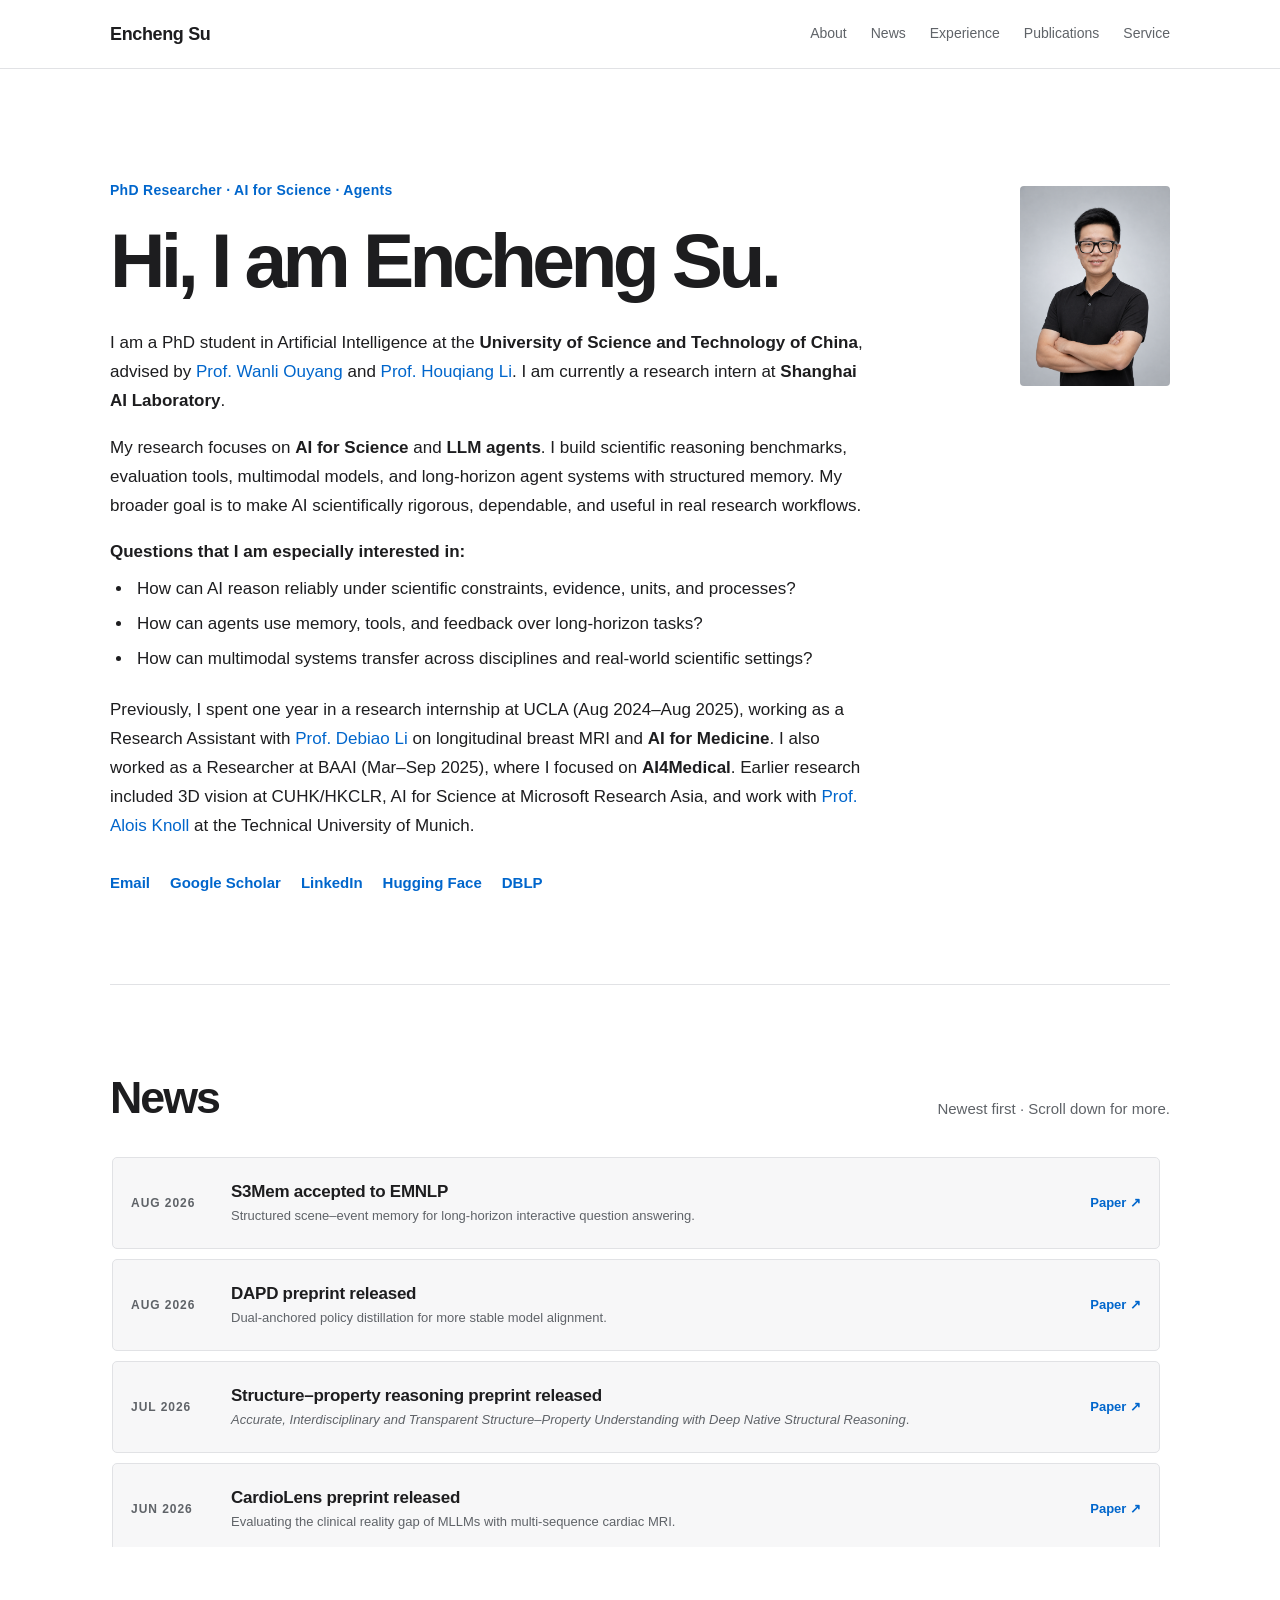
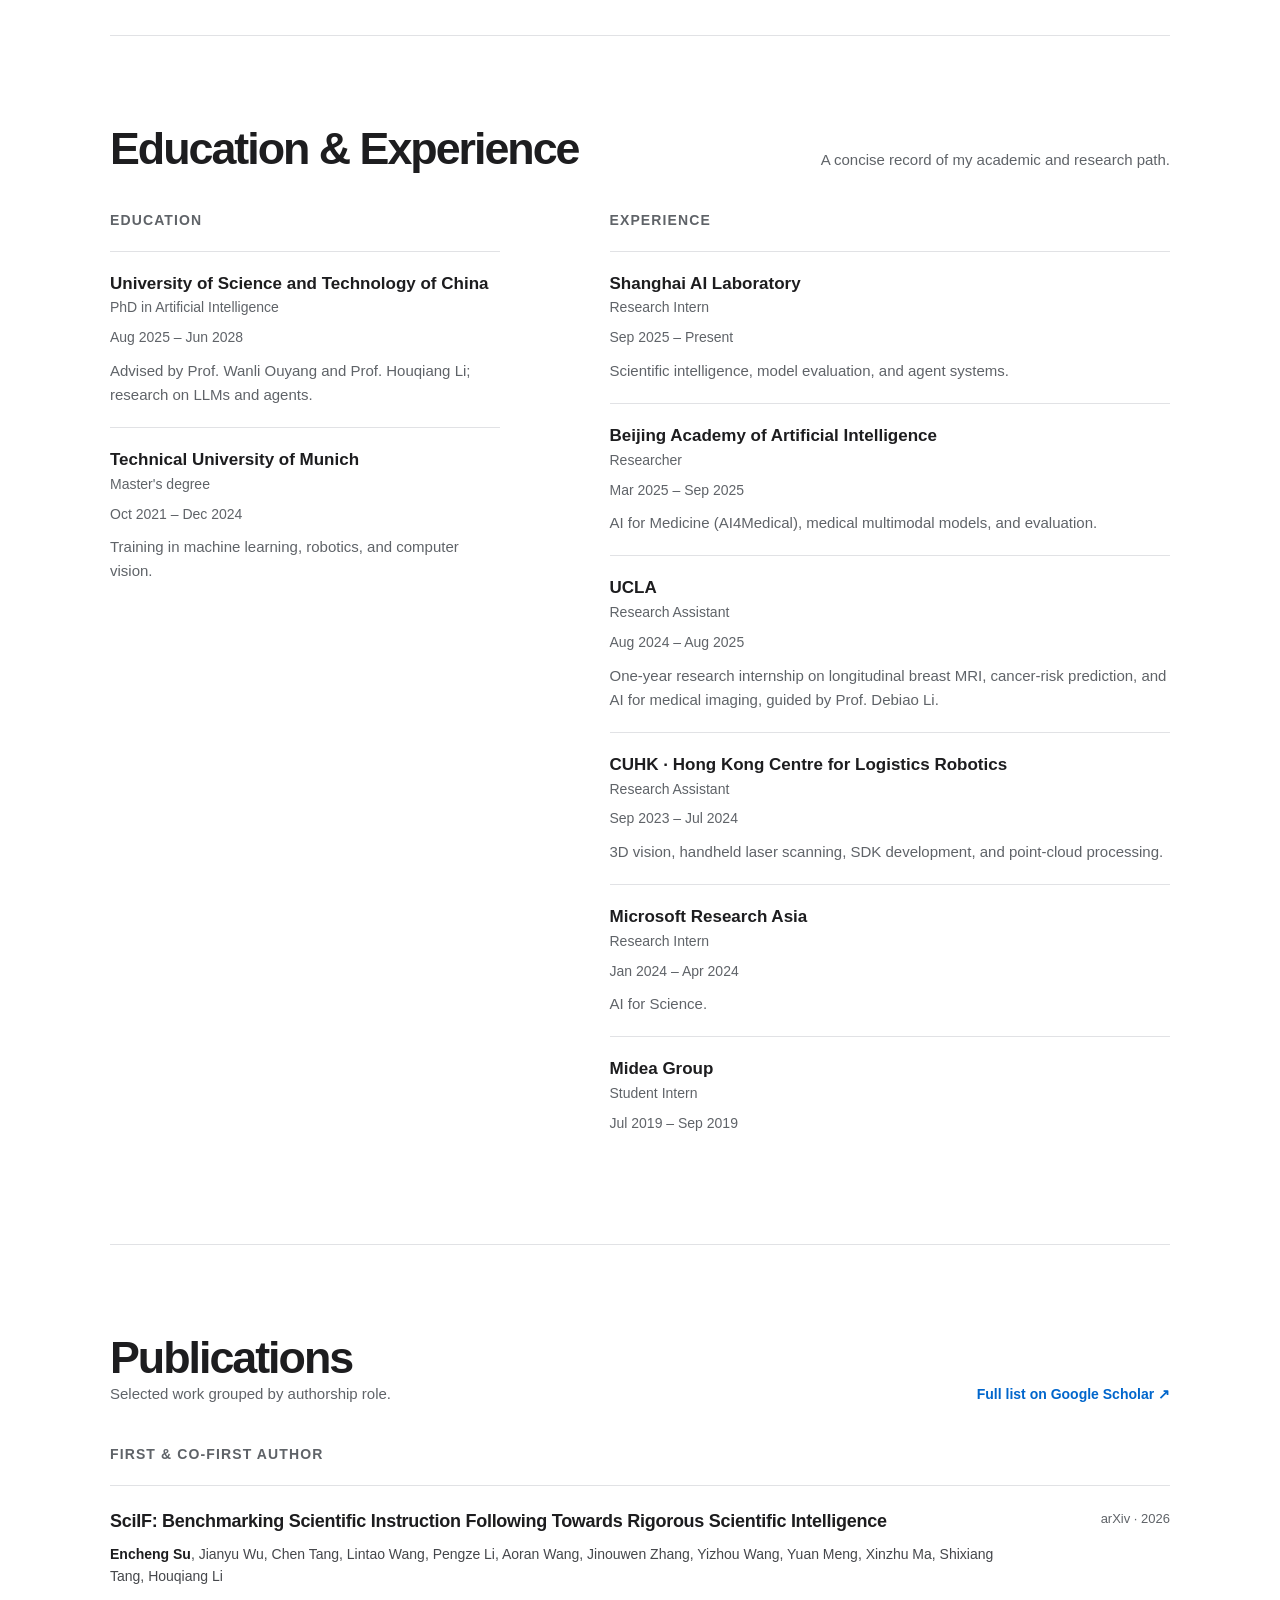
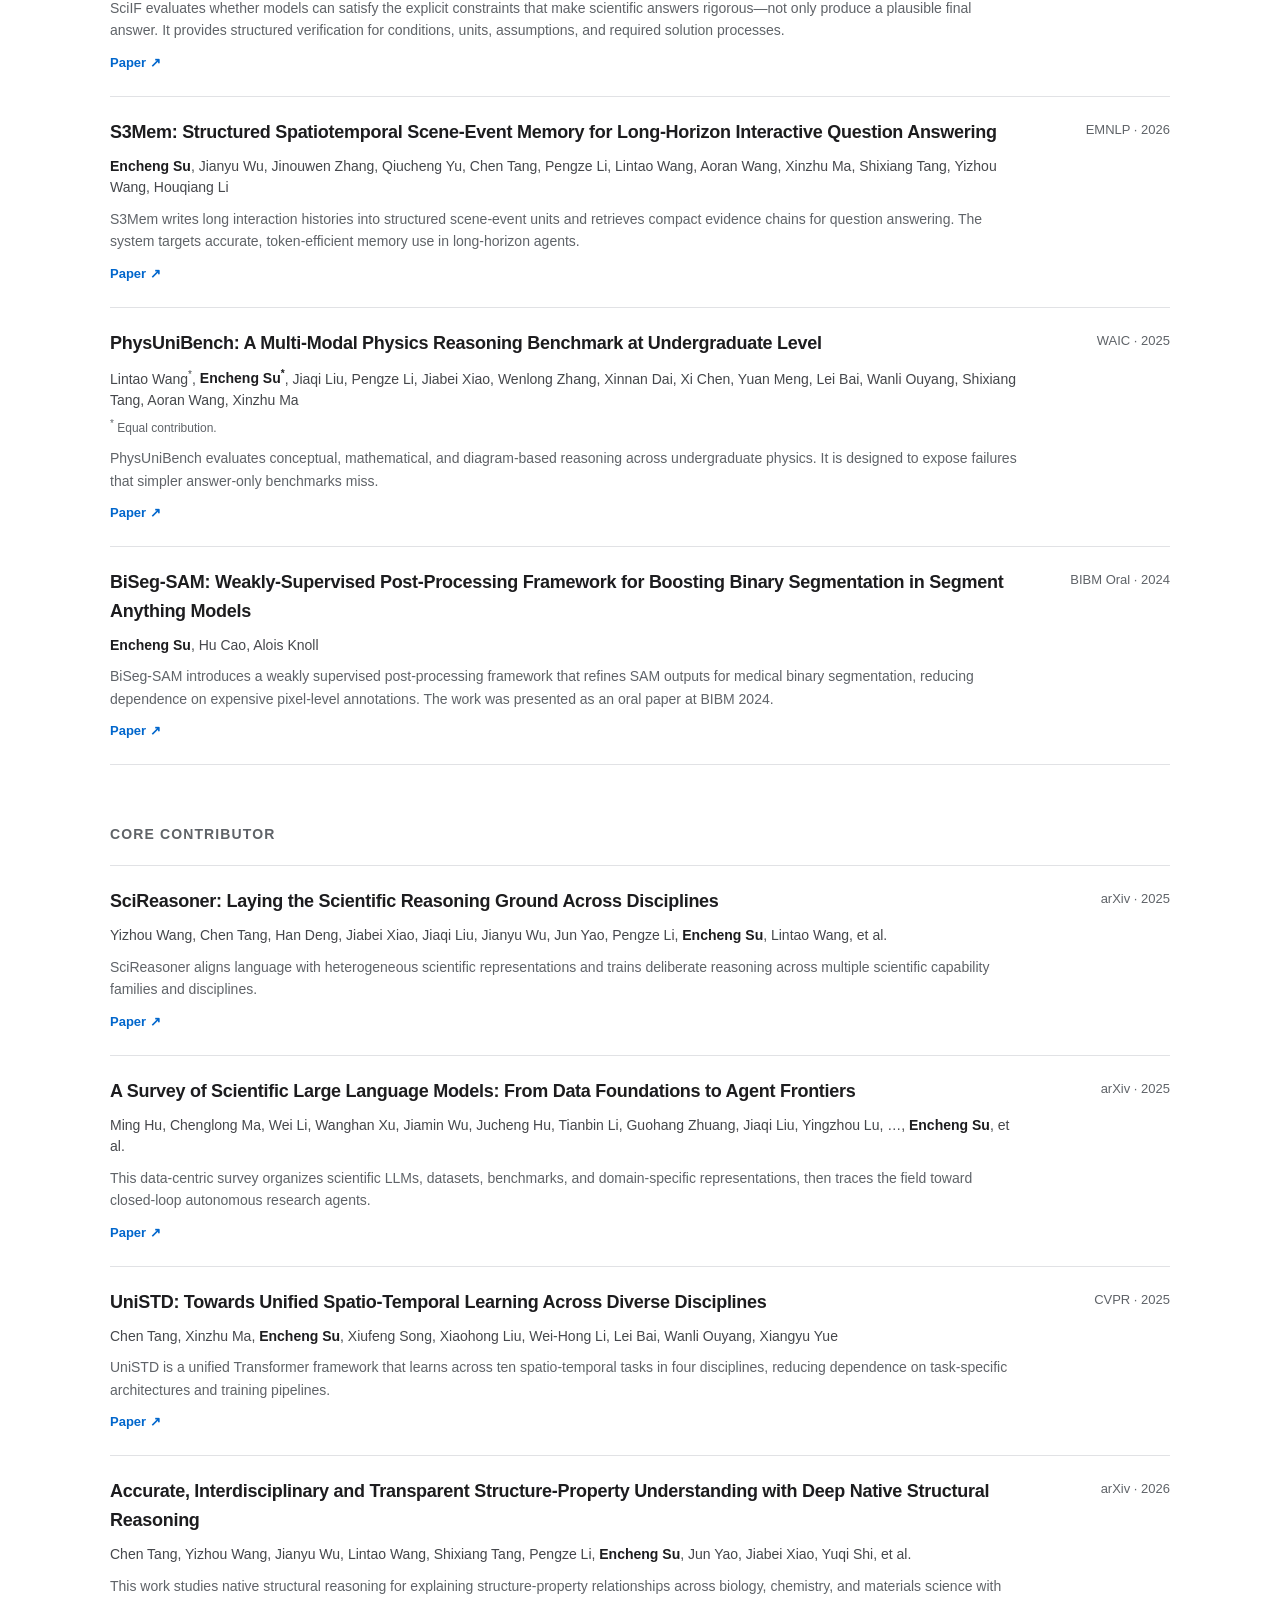
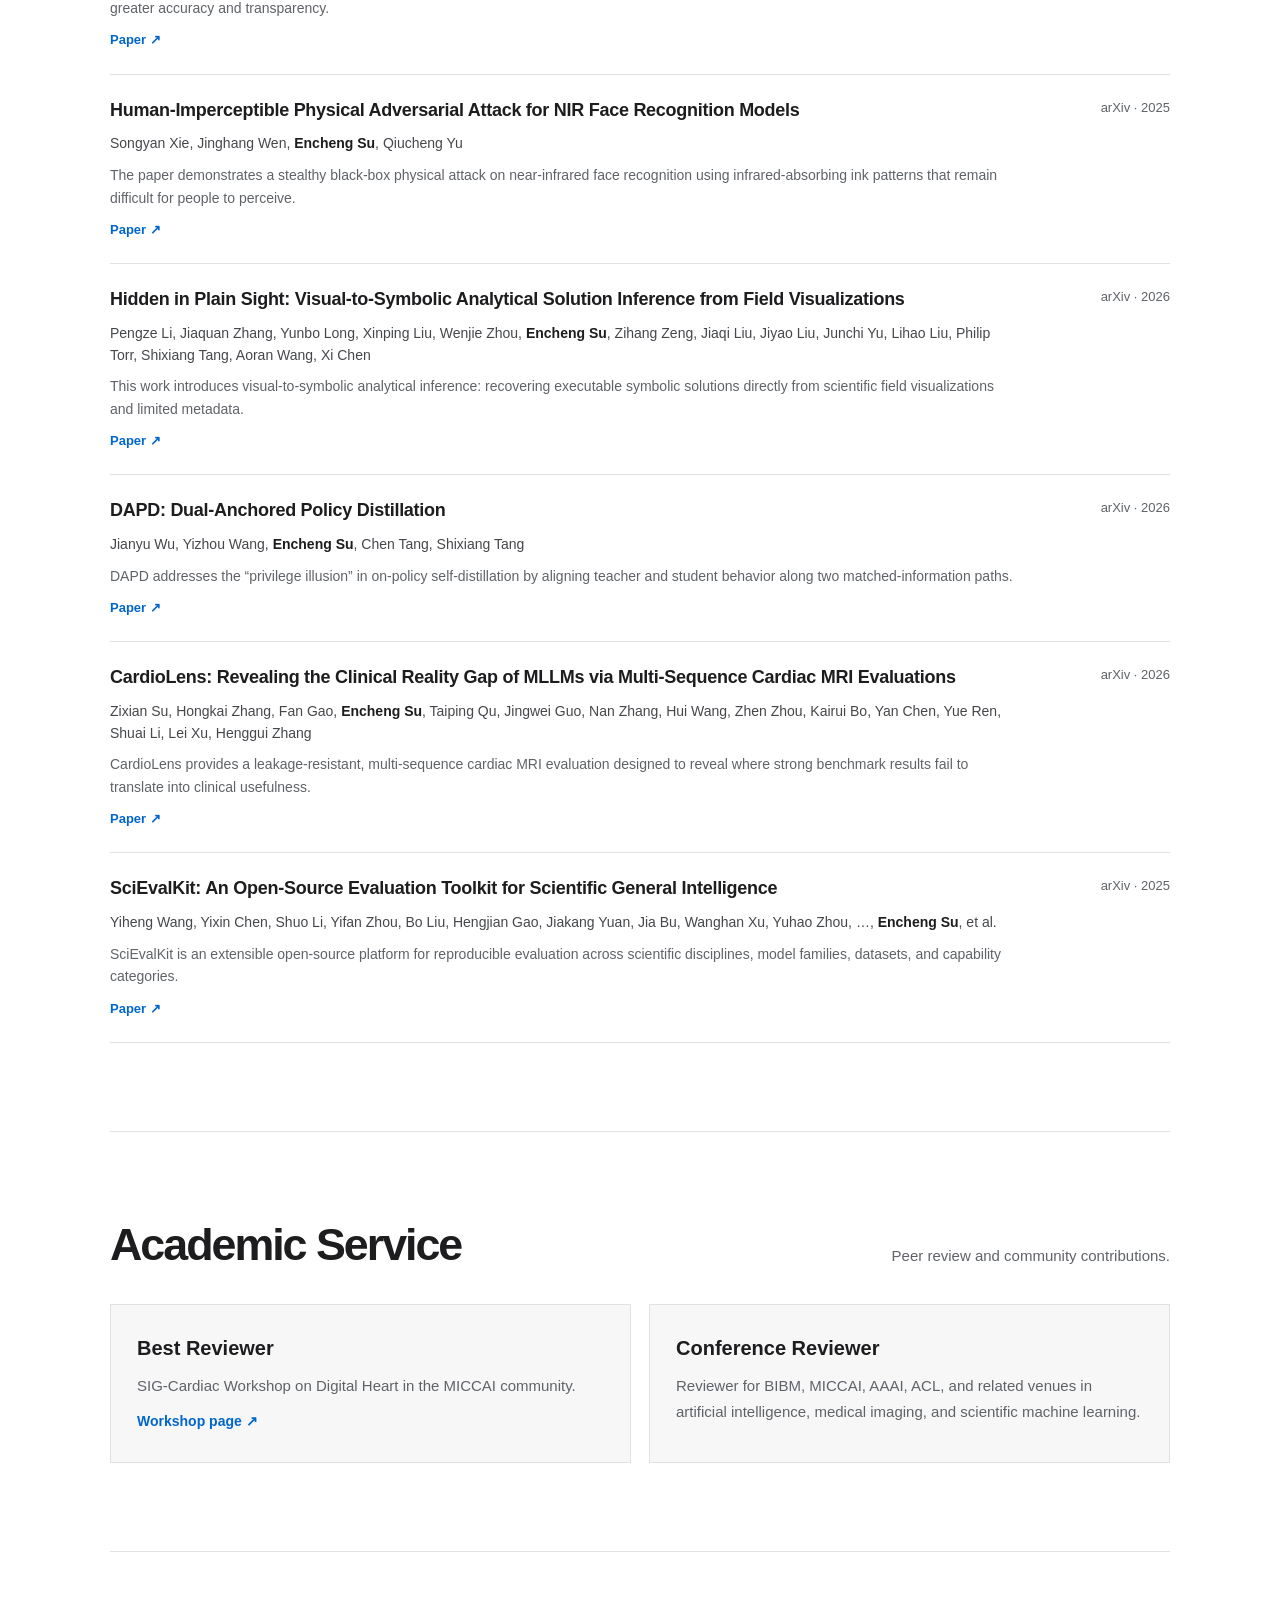
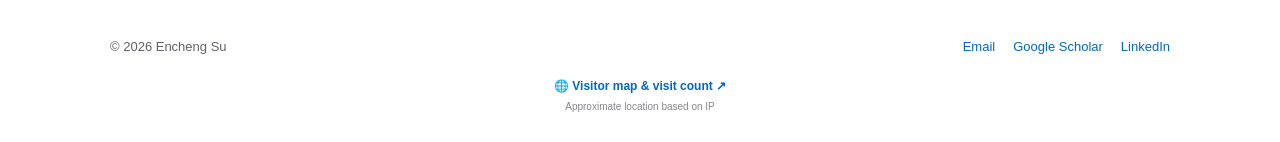
==== index.html @ 02c2b417 "Publish academic homepage" ====
<!doctype html>
<html lang="en">
  <head>
    <meta charset="UTF-8" />
    <meta name="viewport" content="width=device-width, initial-scale=1.0" />
    <meta name="description" content="Encheng Su is a PhD researcher at USTC working on AI for Science, scientific reasoning, multimodal models, and LLM agents." />
    <meta name="author" content="Encheng Su" />
    <meta name="robots" content="index, follow" />
    <link rel="canonical" href="https://enchengsu.cc/" />
    <meta property="og:type" content="profile" />
    <meta property="og:site_name" content="Encheng Su" />
    <meta property="og:title" content="Encheng Su · AI for Science &amp; Agents" />
    <meta property="og:description" content="PhD researcher at USTC working on scientific reasoning, multimodal models, and LLM agents." />
    <meta property="og:url" content="https://enchengsu.cc/" />
    <meta property="og:image" content="https://enchengsu.cc/headshot.png" />
    <meta name="twitter:card" content="summary" />
    <meta name="twitter:title" content="Encheng Su · AI for Science &amp; Agents" />
    <meta name="twitter:description" content="PhD researcher at USTC working on scientific reasoning, multimodal models, and LLM agents." />
    <meta name="twitter:image" content="https://enchengsu.cc/headshot.png" />
    <title>Encheng Su · AI for Science &amp; Agents</title>
    <link rel="stylesheet" href="styles.css" />
    <script type="application/ld+json">
      {
        "@context": "https://schema.org",
        "@type": "ProfilePage",
        "url": "https://enchengsu.cc/",
        "mainEntity": {
          "@type": "Person",
          "name": "Encheng Su",
          "url": "https://enchengsu.cc/",
          "image": "https://enchengsu.cc/headshot.png",
          "email": "mailto:suencgo@gmail.com",
          "jobTitle": "PhD Researcher in Artificial Intelligence",
          "affiliation": [
            {
              "@type": "CollegeOrUniversity",
              "name": "University of Science and Technology of China"
            },
            {
              "@type": "Organization",
              "name": "Shanghai AI Laboratory"
            }
          ],
          "sameAs": [
            "https://scholar.google.com/citations?user=S51FWNsAAAAJ&hl=en",
            "https://cn.linkedin.com/in/encheng-su-317043224",
            "https://huggingface.co/EncSU",
            "https://dblp.org/pid/396/3816.html"
          ]
        }
      }
    </script>
  </head>
  <body>
    <header class="site-header">
      <div class="header-inner">
        <a class="site-name" href="#about">Encheng Su</a>
        <nav aria-label="Primary navigation">
          <a href="#about">About</a>
          <a href="#news">News</a>
          <a href="#experience">Experience</a>
          <a href="#publications">Publications</a>
          <a href="#service">Service</a>
        </nav>
      </div>
    </header>

    <main>
      <section class="intro" id="about">
        <div class="intro-copy">
          <p class="kicker">PhD Researcher · AI for Science · Agents</p>
          <h1>Hi, I am Encheng Su.</h1>

          <p>
            I am a PhD student in Artificial Intelligence at the
            <strong>University of Science and Technology of China</strong>, advised by
            <a href="https://wlouyang.github.io/" target="_blank" rel="noreferrer">Prof. Wanli Ouyang</a>
            and <a href="https://faculty.ustc.edu.cn/lihouqiang/zh_CN/index.htm" target="_blank" rel="noreferrer">Prof. Houqiang Li</a>.
            I am currently a research intern at
            <strong>Shanghai AI Laboratory</strong>.
          </p>

          <p>
            My research focuses on <strong>AI for Science</strong> and
            <strong>LLM agents</strong>. I build scientific reasoning benchmarks,
            evaluation tools, multimodal models, and long-horizon agent systems with
            structured memory. My broader goal is to make AI scientifically rigorous,
            dependable, and useful in real research workflows.
          </p>

          <p class="questions-intro">Questions that I am especially interested in:</p>
          <ul class="research-questions">
            <li>How can AI reason reliably under scientific constraints, evidence, units, and processes?</li>
            <li>How can agents use memory, tools, and feedback over long-horizon tasks?</li>
            <li>How can multimodal systems transfer across disciplines and real-world scientific settings?</li>
          </ul>

          <p>
            Previously, I spent one year in a research internship at UCLA
            (Aug 2024–Aug 2025), working as a Research Assistant with
            <a href="https://samueli.ucla.edu/people/debiao-li/" target="_blank" rel="noreferrer">Prof. Debiao Li</a>
            on longitudinal breast MRI and <strong>AI for Medicine</strong>. I also
            worked as a Researcher at BAAI (Mar–Sep 2025), where I focused on
            <strong>AI4Medical</strong>. Earlier research included 3D vision at
            CUHK/HKCLR, AI for Science at Microsoft Research Asia, and work with
            <a href="https://www.ce.cit.tum.de/en/air/people/prof-dr-ing-habil-alois-knoll/" target="_blank" rel="noreferrer">Prof. Alois Knoll</a>
            at the Technical University of Munich.
          </p>

          <div class="profile-links" aria-label="Academic profiles and contact">
            <a href="mailto:suencgo@gmail.com">Email</a>
            <a href="https://scholar.google.com/citations?user=S51FWNsAAAAJ&hl=en" target="_blank" rel="noreferrer">Google Scholar</a>
            <a href="https://cn.linkedin.com/in/encheng-su-317043224" target="_blank" rel="noreferrer">LinkedIn</a>
            <a href="https://huggingface.co/EncSU" target="_blank" rel="noreferrer">Hugging Face</a>
            <a href="https://dblp.org/pid/396/3816.html" target="_blank" rel="noreferrer">DBLP</a>
          </div>
        </div>

        <figure class="portrait">
          <img src="headshot.png" alt="Portrait of Encheng Su" />
        </figure>
      </section>

      <section id="news">
        <div class="section-heading">
          <h2>News</h2>
          <p>Newest first · Scroll down for more.</p>
        </div>
        <div class="news-list" aria-label="Recent news, ordered from newest to oldest">
          <article>
            <time datetime="2026-08">AUG 2026</time>
            <div class="news-copy">
              <h3>S3Mem accepted to EMNLP</h3>
              <p>Structured scene–event memory for long-horizon interactive question answering.</p>
            </div>
            <a href="https://arxiv.org/abs/2605.28831" target="_blank" rel="noreferrer">Paper ↗</a>
          </article>
          <article>
            <time datetime="2026-08">AUG 2026</time>
            <div class="news-copy">
              <h3>DAPD preprint released</h3>
              <p>Dual-anchored policy distillation for more stable model alignment.</p>
            </div>
            <a href="https://arxiv.org/abs/2608.01735" target="_blank" rel="noreferrer">Paper ↗</a>
          </article>
          <article>
            <time datetime="2026-07">JUL 2026</time>
            <div class="news-copy">
              <h3>Structure–property reasoning preprint released</h3>
              <p><em>Accurate, Interdisciplinary and Transparent Structure–Property Understanding with Deep Native Structural Reasoning</em>.</p>
            </div>
            <a href="https://arxiv.org/abs/2607.07708" target="_blank" rel="noreferrer">Paper ↗</a>
          </article>
          <article>
            <time datetime="2026-06">JUN 2026</time>
            <div class="news-copy">
              <h3>CardioLens preprint released</h3>
              <p>Evaluating the clinical reality gap of MLLMs with multi-sequence cardiac MRI.</p>
            </div>
            <a href="https://arxiv.org/abs/2606.00123" target="_blank" rel="noreferrer">Paper ↗</a>
          </article>
          <article>
            <time datetime="2026-04">APR 2026</time>
            <div class="news-copy">
              <h3>Hidden in Plain Sight released</h3>
              <p>Visual-to-symbolic analytical solution inference from scientific field visualizations.</p>
            </div>
            <a href="https://arxiv.org/abs/2604.08863" target="_blank" rel="noreferrer">Paper ↗</a>
          </article>
          <article>
            <time datetime="2026-01">JAN 2026</time>
            <div class="news-copy">
              <h3>SciIF preprint released</h3>
              <p>A benchmark for rigorous scientific instruction following.</p>
            </div>
            <a href="https://arxiv.org/abs/2601.04770" target="_blank" rel="noreferrer">Paper ↗</a>
          </article>
          <article>
            <time datetime="2025-12">DEC 2025</time>
            <div class="news-copy">
              <h3>SciEvalKit released</h3>
              <p>An open-source evaluation toolkit for scientific general intelligence.</p>
            </div>
            <a href="https://arxiv.org/abs/2512.22334" target="_blank" rel="noreferrer">Paper ↗</a>
          </article>
          <article>
            <time datetime="2025-09">SEP 2025</time>
            <div class="news-copy">
              <h3>SciReasoner preprint released</h3>
              <p>A foundation for scientific reasoning across multiple disciplines and representations.</p>
            </div>
            <a href="https://arxiv.org/abs/2509.21320" target="_blank" rel="noreferrer">Paper ↗</a>
          </article>
          <article>
            <time datetime="2025-08">AUG 2025</time>
            <div class="news-copy">
              <h3>Scientific LLM survey released</h3>
              <p>A data-centric review spanning scientific data foundations, models, and agent frontiers.</p>
            </div>
            <a href="https://arxiv.org/abs/2508.21148" target="_blank" rel="noreferrer">Paper ↗</a>
          </article>
          <article>
            <time datetime="2025-06">JUN 2025</time>
            <div class="news-copy">
              <h3>PhysUniBench released</h3>
              <p>Our undergraduate-level multimodal physics reasoning benchmark is now available.</p>
            </div>
            <a href="https://arxiv.org/abs/2506.17667" target="_blank" rel="noreferrer">Paper ↗</a>
          </article>
          <article>
            <time datetime="2025-04">APR 2025</time>
            <div class="news-copy">
              <h3>NIR adversarial attack preprint released</h3>
              <p>A human-imperceptible physical attack for near-infrared face recognition models.</p>
            </div>
            <a href="https://arxiv.org/abs/2504.15823" target="_blank" rel="noreferrer">Paper ↗</a>
          </article>
          <article>
            <time datetime="2025-02">FEB 2025</time>
            <div class="news-copy">
              <h3>UniSTD accepted to CVPR 2025</h3>
              <p>Unified spatio-temporal learning across ten tasks and four scientific disciplines.</p>
            </div>
            <a href="https://openaccess.thecvf.com/content/CVPR2025/html/Tang_UniSTD_Towards_Unified_Spatio-Temporal_Learning_across_Diverse_Disciplines_CVPR_2025_paper.html" target="_blank" rel="noreferrer">Paper ↗</a>
          </article>
          <article>
            <time datetime="2024-12">DEC 2024</time>
            <div class="news-copy">
              <h3>BiSeg-SAM presented as a BIBM Oral</h3>
              <p>Weakly supervised post-processing for medical binary segmentation with SAM.</p>
            </div>
            <a href="https://arxiv.org/abs/2504.01452" target="_blank" rel="noreferrer">Paper ↗</a>
          </article>
        </div>
      </section>

      <section id="experience">
        <div class="section-heading">
          <h2>Education &amp; Experience</h2>
          <p>A concise record of my academic and research path.</p>
        </div>

        <div class="cv-columns">
          <div>
            <h3 class="group-title">Education</h3>
            <article class="cv-item">
              <div><strong>University of Science and Technology of China</strong><span>PhD in Artificial Intelligence</span></div>
              <time>Aug 2025 – Jun 2028</time>
              <p>Advised by Prof. Wanli Ouyang and Prof. Houqiang Li; research on LLMs and agents.</p>
            </article>
            <article class="cv-item">
              <div><strong>Technical University of Munich</strong><span>Master's degree</span></div>
              <time>Oct 2021 – Dec 2024</time>
              <p>Training in machine learning, robotics, and computer vision.</p>
            </article>
          </div>

          <div>
            <h3 class="group-title">Experience</h3>
            <article class="cv-item">
              <div><strong>Shanghai AI Laboratory</strong><span>Research Intern</span></div>
              <time>Sep 2025 – Present</time>
              <p>Scientific intelligence, model evaluation, and agent systems.</p>
            </article>
            <article class="cv-item">
              <div><strong>Beijing Academy of Artificial Intelligence</strong><span>Researcher</span></div>
              <time>Mar 2025 – Sep 2025</time>
              <p>AI for Medicine (AI4Medical), medical multimodal models, and evaluation.</p>
            </article>
            <article class="cv-item">
              <div><strong>UCLA</strong><span>Research Assistant</span></div>
              <time>Aug 2024 – Aug 2025</time>
              <p>One-year research internship on longitudinal breast MRI, cancer-risk prediction, and AI for medical imaging, guided by Prof. Debiao Li.</p>
            </article>
            <article class="cv-item">
              <div><strong>CUHK · Hong Kong Centre for Logistics Robotics</strong><span>Research Assistant</span></div>
              <time>Sep 2023 – Jul 2024</time>
              <p>3D vision, handheld laser scanning, SDK development, and point-cloud processing.</p>
            </article>
            <article class="cv-item">
              <div><strong>Microsoft Research Asia</strong><span>Research Intern</span></div>
              <time>Jan 2024 – Apr 2024</time>
              <p>AI for Science.</p>
            </article>
            <article class="cv-item">
              <div><strong>Midea Group</strong><span>Student Intern</span></div>
              <time>Jul 2019 – Sep 2019</time>
            </article>
          </div>
        </div>
      </section>

      <section id="publications">
        <div class="section-heading section-heading--with-link">
          <div>
            <h2>Publications</h2>
            <p>Selected work grouped by authorship role.</p>
          </div>
          <a href="https://scholar.google.com/citations?user=S51FWNsAAAAJ&hl=en" target="_blank" rel="noreferrer">Full list on Google Scholar ↗</a>
        </div>

        <h3 class="group-title">First &amp; Co-first Author</h3>
        <div class="publication-list">
          <article class="publication">
            <div>
              <a class="publication-title" href="https://arxiv.org/abs/2601.04770" target="_blank" rel="noreferrer">SciIF: Benchmarking Scientific Instruction Following Towards Rigorous Scientific Intelligence</a>
              <p class="publication-authors"><strong>Encheng Su</strong>, Jianyu Wu, Chen Tang, Lintao Wang, Pengze Li, Aoran Wang, Jinouwen Zhang, Yizhou Wang, Yuan Meng, Xinzhu Ma, Shixiang Tang, Houqiang Li</p>
              <p class="publication-summary">SciIF evaluates whether models can satisfy the explicit constraints that make scientific answers rigorous—not only produce a plausible final answer. It provides structured verification for conditions, units, assumptions, and required solution processes.</p>
              <div class="publication-links"><a href="https://arxiv.org/abs/2601.04770" target="_blank" rel="noreferrer">Paper ↗</a></div>
            </div>
            <span>arXiv · 2026</span>
          </article>
          <article class="publication">
            <div>
              <a class="publication-title" href="https://arxiv.org/abs/2605.28831" target="_blank" rel="noreferrer">S3Mem: Structured Spatiotemporal Scene-Event Memory for Long-Horizon Interactive Question Answering</a>
              <p class="publication-authors"><strong>Encheng Su</strong>, Jianyu Wu, Jinouwen Zhang, Qiucheng Yu, Chen Tang, Pengze Li, Lintao Wang, Aoran Wang, Xinzhu Ma, Shixiang Tang, Yizhou Wang, Houqiang Li</p>
              <p class="publication-summary">S3Mem writes long interaction histories into structured scene-event units and retrieves compact evidence chains for question answering. The system targets accurate, token-efficient memory use in long-horizon agents.</p>
              <div class="publication-links"><a href="https://arxiv.org/abs/2605.28831" target="_blank" rel="noreferrer">Paper ↗</a></div>
            </div>
            <span>EMNLP · 2026</span>
          </article>
          <article class="publication">
            <div>
              <a class="publication-title" href="https://arxiv.org/abs/2506.17667" target="_blank" rel="noreferrer">PhysUniBench: A Multi-Modal Physics Reasoning Benchmark at Undergraduate Level</a>
              <p class="publication-authors">Lintao Wang<sup>*</sup>, <strong>Encheng Su<sup>*</sup></strong>, Jiaqi Liu, Pengze Li, Jiabei Xiao, Wenlong Zhang, Xinnan Dai, Xi Chen, Yuan Meng, Lei Bai, Wanli Ouyang, Shixiang Tang, Aoran Wang, Xinzhu Ma</p>
              <p class="publication-note"><sup>*</sup> Equal contribution.</p>
              <p class="publication-summary">PhysUniBench evaluates conceptual, mathematical, and diagram-based reasoning across undergraduate physics. It is designed to expose failures that simpler answer-only benchmarks miss.</p>
              <div class="publication-links"><a href="https://arxiv.org/abs/2506.17667" target="_blank" rel="noreferrer">Paper ↗</a></div>
            </div>
            <span>WAIC · 2025</span>
          </article>
          <article class="publication">
            <div>
              <a class="publication-title" href="https://arxiv.org/abs/2504.01452" target="_blank" rel="noreferrer">BiSeg-SAM: Weakly-Supervised Post-Processing Framework for Boosting Binary Segmentation in Segment Anything Models</a>
              <p class="publication-authors"><strong>Encheng Su</strong>, Hu Cao, Alois Knoll</p>
              <p class="publication-summary">BiSeg-SAM introduces a weakly supervised post-processing framework that refines SAM outputs for medical binary segmentation, reducing dependence on expensive pixel-level annotations. The work was presented as an oral paper at BIBM 2024.</p>
              <div class="publication-links"><a href="https://arxiv.org/abs/2504.01452" target="_blank" rel="noreferrer">Paper ↗</a></div>
            </div>
            <span>BIBM Oral · 2024</span>
          </article>
        </div>

        <h3 class="group-title group-title--spaced">Core Contributor</h3>
        <div class="publication-list">
          <article class="publication">
            <div>
              <a class="publication-title" href="https://arxiv.org/abs/2509.21320" target="_blank" rel="noreferrer">SciReasoner: Laying the Scientific Reasoning Ground Across Disciplines</a>
              <p class="publication-authors">Yizhou Wang, Chen Tang, Han Deng, Jiabei Xiao, Jiaqi Liu, Jianyu Wu, Jun Yao, Pengze Li, <strong>Encheng Su</strong>, Lintao Wang, et al.</p>
              <p class="publication-summary">SciReasoner aligns language with heterogeneous scientific representations and trains deliberate reasoning across multiple scientific capability families and disciplines.</p>
              <div class="publication-links"><a href="https://arxiv.org/abs/2509.21320" target="_blank" rel="noreferrer">Paper ↗</a></div>
            </div>
            <span>arXiv · 2025</span>
          </article>
          <article class="publication">
            <div>
              <a class="publication-title" href="https://arxiv.org/abs/2508.21148" target="_blank" rel="noreferrer">A Survey of Scientific Large Language Models: From Data Foundations to Agent Frontiers</a>
              <p class="publication-authors">Ming Hu, Chenglong Ma, Wei Li, Wanghan Xu, Jiamin Wu, Jucheng Hu, Tianbin Li, Guohang Zhuang, Jiaqi Liu, Yingzhou Lu, …, <strong>Encheng Su</strong>, et al.</p>
              <p class="publication-summary">This data-centric survey organizes scientific LLMs, datasets, benchmarks, and domain-specific representations, then traces the field toward closed-loop autonomous research agents.</p>
              <div class="publication-links"><a href="https://arxiv.org/abs/2508.21148" target="_blank" rel="noreferrer">Paper ↗</a></div>
            </div>
            <span>arXiv · 2025</span>
          </article>
          <article class="publication">
            <div>
              <a class="publication-title" href="https://openaccess.thecvf.com/content/CVPR2025/html/Tang_UniSTD_Towards_Unified_Spatio-Temporal_Learning_across_Diverse_Disciplines_CVPR_2025_paper.html" target="_blank" rel="noreferrer">UniSTD: Towards Unified Spatio-Temporal Learning Across Diverse Disciplines</a>
              <p class="publication-authors">Chen Tang, Xinzhu Ma, <strong>Encheng Su</strong>, Xiufeng Song, Xiaohong Liu, Wei-Hong Li, Lei Bai, Wanli Ouyang, Xiangyu Yue</p>
              <p class="publication-summary">UniSTD is a unified Transformer framework that learns across ten spatio-temporal tasks in four disciplines, reducing dependence on task-specific architectures and training pipelines.</p>
              <div class="publication-links"><a href="https://openaccess.thecvf.com/content/CVPR2025/html/Tang_UniSTD_Towards_Unified_Spatio-Temporal_Learning_across_Diverse_Disciplines_CVPR_2025_paper.html" target="_blank" rel="noreferrer">Paper ↗</a></div>
            </div>
            <span>CVPR · 2025</span>
          </article>
          <article class="publication">
            <div>
              <a class="publication-title" href="https://arxiv.org/abs/2607.07708" target="_blank" rel="noreferrer">Accurate, Interdisciplinary and Transparent Structure-Property Understanding with Deep Native Structural Reasoning</a>
              <p class="publication-authors">Chen Tang, Yizhou Wang, Jianyu Wu, Lintao Wang, Shixiang Tang, Pengze Li, <strong>Encheng Su</strong>, Jun Yao, Jiabei Xiao, Yuqi Shi, et al.</p>
              <p class="publication-summary">This work studies native structural reasoning for explaining structure-property relationships across biology, chemistry, and materials science with greater accuracy and transparency.</p>
              <div class="publication-links"><a href="https://arxiv.org/abs/2607.07708" target="_blank" rel="noreferrer">Paper ↗</a></div>
            </div>
            <span>arXiv · 2026</span>
          </article>
          <article class="publication">
            <div>
              <a class="publication-title" href="https://arxiv.org/abs/2504.15823" target="_blank" rel="noreferrer">Human-Imperceptible Physical Adversarial Attack for NIR Face Recognition Models</a>
              <p class="publication-authors">Songyan Xie, Jinghang Wen, <strong>Encheng Su</strong>, Qiucheng Yu</p>
              <p class="publication-summary">The paper demonstrates a stealthy black-box physical attack on near-infrared face recognition using infrared-absorbing ink patterns that remain difficult for people to perceive.</p>
              <div class="publication-links"><a href="https://arxiv.org/abs/2504.15823" target="_blank" rel="noreferrer">Paper ↗</a></div>
            </div>
            <span>arXiv · 2025</span>
          </article>
          <article class="publication">
            <div>
              <a class="publication-title" href="https://arxiv.org/abs/2604.08863" target="_blank" rel="noreferrer">Hidden in Plain Sight: Visual-to-Symbolic Analytical Solution Inference from Field Visualizations</a>
              <p class="publication-authors">Pengze Li, Jiaquan Zhang, Yunbo Long, Xinping Liu, Wenjie Zhou, <strong>Encheng Su</strong>, Zihang Zeng, Jiaqi Liu, Jiyao Liu, Junchi Yu, Lihao Liu, Philip Torr, Shixiang Tang, Aoran Wang, Xi Chen</p>
              <p class="publication-summary">This work introduces visual-to-symbolic analytical inference: recovering executable symbolic solutions directly from scientific field visualizations and limited metadata.</p>
              <div class="publication-links"><a href="https://arxiv.org/abs/2604.08863" target="_blank" rel="noreferrer">Paper ↗</a></div>
            </div>
            <span>arXiv · 2026</span>
          </article>
          <article class="publication">
            <div>
              <a class="publication-title" href="https://arxiv.org/abs/2608.01735" target="_blank" rel="noreferrer">DAPD: Dual-Anchored Policy Distillation</a>
              <p class="publication-authors">Jianyu Wu, Yizhou Wang, <strong>Encheng Su</strong>, Chen Tang, Shixiang Tang</p>
              <p class="publication-summary">DAPD addresses the “privilege illusion” in on-policy self-distillation by aligning teacher and student behavior along two matched-information paths.</p>
              <div class="publication-links"><a href="https://arxiv.org/abs/2608.01735" target="_blank" rel="noreferrer">Paper ↗</a></div>
            </div>
            <span>arXiv · 2026</span>
          </article>
          <article class="publication">
            <div>
              <a class="publication-title" href="https://arxiv.org/abs/2606.00123" target="_blank" rel="noreferrer">CardioLens: Revealing the Clinical Reality Gap of MLLMs via Multi-Sequence Cardiac MRI Evaluations</a>
              <p class="publication-authors">Zixian Su, Hongkai Zhang, Fan Gao, <strong>Encheng Su</strong>, Taiping Qu, Jingwei Guo, Nan Zhang, Hui Wang, Zhen Zhou, Kairui Bo, Yan Chen, Yue Ren, Shuai Li, Lei Xu, Henggui Zhang</p>
              <p class="publication-summary">CardioLens provides a leakage-resistant, multi-sequence cardiac MRI evaluation designed to reveal where strong benchmark results fail to translate into clinical usefulness.</p>
              <div class="publication-links"><a href="https://arxiv.org/abs/2606.00123" target="_blank" rel="noreferrer">Paper ↗</a></div>
            </div>
            <span>arXiv · 2026</span>
          </article>
          <article class="publication">
            <div>
              <a class="publication-title" href="https://arxiv.org/abs/2512.22334" target="_blank" rel="noreferrer">SciEvalKit: An Open-Source Evaluation Toolkit for Scientific General Intelligence</a>
              <p class="publication-authors">Yiheng Wang, Yixin Chen, Shuo Li, Yifan Zhou, Bo Liu, Hengjian Gao, Jiakang Yuan, Jia Bu, Wanghan Xu, Yuhao Zhou, …, <strong>Encheng Su</strong>, et al.</p>
              <p class="publication-summary">SciEvalKit is an extensible open-source platform for reproducible evaluation across scientific disciplines, model families, datasets, and capability categories.</p>
              <div class="publication-links"><a href="https://arxiv.org/abs/2512.22334" target="_blank" rel="noreferrer">Paper ↗</a></div>
            </div>
            <span>arXiv · 2025</span>
          </article>
        </div>
      </section>

      <section id="service">
        <div class="section-heading">
          <h2>Academic Service</h2>
          <p>Peer review and community contributions.</p>
        </div>
        <div class="service-list">
          <article><strong>Best Reviewer</strong><p>SIG-Cardiac Workshop on Digital Heart in the MICCAI community.</p><a href="https://miccai.org/2026/07/07/sig-cardiac-workshop-on-digital-heart-hybrid/" target="_blank" rel="noreferrer">Workshop page ↗</a></article>
          <article><strong>Conference Reviewer</strong><p>Reviewer for BIBM, MICCAI, AAAI, ACL, and related venues in artificial intelligence, medical imaging, and scientific machine learning.</p></article>
        </div>
      </section>
    </main>

    <footer>
      <p>© 2026 Encheng Su</p>
      <aside class="visitor-tracker" aria-label="Visitor locations and visit count">
        <div class="visitor-map">
          <script type="text/javascript" id="mapmyvisitors" src="https://mapmyvisitors.com/map.js?d=dGfpEa4UH0wNFRACm1HPwFxZ2t0QLi69IUnMoLrwE9Q&amp;cl=ffffff&amp;w=a"></script>
        </div>
        <a class="visitor-label" href="https://mapmyvisitors.com/web/1c7rx" target="_blank" rel="noreferrer">🌐 Visitor map &amp; visit count ↗</a>
        <small>Approximate location based on IP</small>
      </aside>
      <div class="footer-links">
        <a href="mailto:suencgo@gmail.com">Email</a>
        <a href="https://scholar.google.com/citations?user=S51FWNsAAAAJ&hl=en" target="_blank" rel="noreferrer">Google Scholar</a>
        <a href="https://cn.linkedin.com/in/encheng-su-317043224" target="_blank" rel="noreferrer">LinkedIn</a>
      </div>
    </footer>
  </body>
</html>
---- styles.css ----
:root {
  --background: #ffffff;
  --surface: #f7f7f8;
  --text: #1d1d1f;
  --muted: #5f6368;
  --line: #e1e2e5;
  --link: #0066cc;
  --font: -apple-system, BlinkMacSystemFont, "SF Pro Text", "SF Pro Display", "Helvetica Neue", Arial, sans-serif;
}

* { box-sizing: border-box; }
html { scroll-behavior: smooth; }
body {
  margin: 0;
  color: var(--text);
  background: var(--background);
  font-family: var(--font);
  font-size: 17px;
  line-height: 1.7;
  -webkit-font-smoothing: antialiased;
}
a { color: var(--link); text-decoration: none; }
a:hover { text-decoration: underline; }
strong { font-weight: 650; }

.site-header {
  position: sticky;
  top: 0;
  z-index: 10;
  background: rgba(255,255,255,.94);
  border-bottom: 1px solid var(--line);
  backdrop-filter: blur(14px);
}
.header-inner {
  width: min(1060px, calc(100% - 48px));
  min-height: 68px;
  margin: 0 auto;
  display: flex;
  align-items: center;
  justify-content: space-between;
  gap: 28px;
}
.site-name { color: var(--text); font-size: 18px; font-weight: 700; letter-spacing: -.02em; }
.site-name:hover { text-decoration: none; }
nav { display: flex; align-items: center; gap: 24px; }
nav a { color: var(--muted); font-size: 14px; font-weight: 500; }
nav a:hover { color: var(--text); text-decoration: none; }

main, footer { width: min(1060px, calc(100% - 48px)); margin: 0 auto; }
section { padding: 88px 0; border-bottom: 1px solid var(--line); scroll-margin-top: 68px; }

.intro {
  min-height: 700px;
  display: grid;
  grid-template-columns: minmax(0, 1fr) 150px;
  gap: clamp(48px, 9vw, 108px);
  align-items: start;
  padding-top: 110px;
}
.intro-copy { max-width: 760px; }
.kicker { margin: 0 0 18px; color: var(--link); font-size: 14px; font-weight: 650; letter-spacing: .02em; }
h1 { margin: 0 0 30px; font-size: clamp(3rem, 7vw, 4.8rem); line-height: 1.02; letter-spacing: -.06em; }
.intro-copy > p { margin: 0 0 18px; }
.questions-intro { margin-bottom: 8px !important; font-weight: 650; }
.research-questions { margin: 0 0 22px; padding-left: 23px; }
.research-questions li { margin: 6px 0; padding-left: 4px; }
.portrait { width: 150px; margin: 7px 0 0; }
.portrait img { width: 150px; height: 200px; display: block; object-fit: cover; object-position: center 19%; border-radius: 4px; }
.profile-links { display: flex; flex-wrap: wrap; gap: 9px 20px; margin-top: 30px; font-size: 15px; font-weight: 600; }

.section-heading { display: flex; justify-content: space-between; align-items: end; gap: 36px; margin-bottom: 36px; }
.section-heading h2 { margin: 0; font-size: clamp(2rem, 4vw, 2.8rem); line-height: 1.08; letter-spacing: -.045em; }
.section-heading p { max-width: 390px; margin: 0; color: var(--muted); font-size: 15px; }
.section-heading--with-link > a { flex: 0 0 auto; font-size: 14px; font-weight: 600; }

.news-list {
  max-height: 390px;
  display: flex;
  flex-direction: column;
  gap: 10px;
  overflow-y: auto;
  padding: 2px 10px 2px 2px;
  scroll-snap-type: y proximity;
  overscroll-behavior-block: contain;
  scrollbar-color: #c7c9ce transparent;
  scrollbar-width: thin;
}
.news-list article {
  flex: 0 0 auto;
  display: grid;
  grid-template-columns: 82px minmax(0, 1fr) auto;
  align-items: center;
  gap: 18px;
  min-height: 92px;
  padding: 15px 18px;
  background: var(--surface);
  border: 1px solid var(--line);
  border-radius: 5px;
  scroll-snap-align: start;
}
.news-list time {
  color: var(--muted);
  font-size: 12px;
  font-weight: 700;
  letter-spacing: .08em;
  font-variant-numeric: tabular-nums;
}
.news-list h3 { margin: 0 0 3px; font-size: 17px; line-height: 1.35; letter-spacing: -.015em; }
.news-list p { margin: 0; color: var(--muted); font-size: 13px; line-height: 1.45; }
.news-list a { white-space: nowrap; font-size: 13px; font-weight: 650; }

.cv-columns { display: grid; grid-template-columns: .82fr 1.18fr; gap: clamp(56px, 9vw, 110px); }
.group-title { margin: 0 0 18px; color: var(--muted); font-size: 14px; font-weight: 700; letter-spacing: .08em; text-transform: uppercase; }
.group-title--spaced { margin-top: 58px; }
.cv-item { padding: 20px 0; border-top: 1px solid var(--line); }
.cv-item > div { display: flex; flex-direction: column; gap: 1px; }
.cv-item strong { line-height: 1.4; }
.cv-item span, .cv-item time { color: var(--muted); font-size: 14px; }
.cv-item time { display: block; margin-top: 6px; }
.cv-item p { margin: 9px 0 0; color: var(--muted); font-size: 15px; line-height: 1.6; }

.publication-list { border-top: 1px solid var(--line); }
.publication { display: grid; grid-template-columns: minmax(0, 1fr) 118px; gap: 32px; padding: 22px 0; border-bottom: 1px solid var(--line); }
.publication-title { color: var(--text); font-size: 18px; font-weight: 650; line-height: 1.4; letter-spacing: -.015em; }
.publication-title:hover { color: var(--link); }
.publication-authors { margin: 8px 0 0; color: #45474b; font-size: 14px; line-height: 1.55; }
.publication-authors strong { color: var(--text); }
.publication-authors sup { font-size: .72em; }
.publication-note { margin: 3px 0 0; color: var(--muted); font-size: 12px; }
.publication-summary { margin: 9px 0 0; color: var(--muted); font-size: 14px; line-height: 1.6; }
.publication-links { display: flex; gap: 14px; margin-top: 10px; }
.publication-links a { font-size: 13px; font-weight: 650; }
.publication > span { color: var(--muted); font-size: 13px; text-align: right; }

.service-list { display: grid; grid-template-columns: repeat(2, minmax(0, 1fr)); gap: 18px; }
.service-list article { padding: 26px; background: var(--surface); border: 1px solid var(--line); }
.service-list strong { font-size: 20px; }
.service-list p { margin: 8px 0; color: var(--muted); font-size: 15px; }
.service-list a { font-size: 14px; font-weight: 600; }

footer { min-height: 190px; display: grid; grid-template-columns: 1fr 220px 1fr; align-items: center; gap: 30px; color: var(--muted); font-size: 13px; }
footer p { margin: 0; }
.footer-links { display: flex; justify-content: flex-end; gap: 18px; }
.visitor-tracker { text-align: center; }
.visitor-map { width: 180px; min-height: 90px; margin: 0 auto; overflow: hidden; line-height: 0; }
.visitor-map img, .visitor-map canvas, .visitor-map iframe { max-width: 100% !important; height: auto !important; }
.visitor-label { display: block; margin-top: 8px; font-size: 12px; font-weight: 600; }
.visitor-tracker small { display: block; margin-top: 2px; color: #85878c; font-size: 10px; }

@media (max-width: 760px) {
  body { font-size: 16px; }
  .header-inner, main, footer { width: min(100% - 32px, 1060px); }
  .header-inner { min-height: 60px; }
  nav { gap: 14px; }
  nav a:nth-child(3), nav a:nth-child(5) { display: none; }
  section { padding: 66px 0; scroll-margin-top: 60px; }
  .intro { min-height: auto; grid-template-columns: 1fr; gap: 34px; padding-top: 74px; }
  .intro-copy { order: 2; }
  .portrait { order: 1; width: 112px; margin: 0; }
  .portrait img { width: 112px; height: 149px; }
  h1 { font-size: clamp(2.8rem, 14vw, 4rem); }
  .section-heading { display: block; margin-bottom: 28px; }
  .section-heading p { margin-top: 8px; }
  .section-heading--with-link > a { display: inline-block; margin-top: 14px; }
  .news-list { max-height: 420px; padding-right: 6px; }
  .news-list article { grid-template-columns: 72px minmax(0, 1fr); gap: 12px; padding: 14px; }
  .news-list a { grid-column: 2; }
  .cv-columns { grid-template-columns: 1fr; gap: 52px; }
  .publication { grid-template-columns: 1fr; gap: 7px; }
  .publication > span { text-align: left; }
  .service-list { grid-template-columns: 1fr; }
  footer { min-height: 270px; display: flex; align-items: flex-start; flex-direction: column; justify-content: center; }
  .visitor-tracker { text-align: left; }
  .visitor-map { margin-left: 0; }
  .footer-links { justify-content: flex-start; flex-wrap: wrap; }
}

@media (prefers-reduced-motion: reduce) {
  html { scroll-behavior: auto; }
}
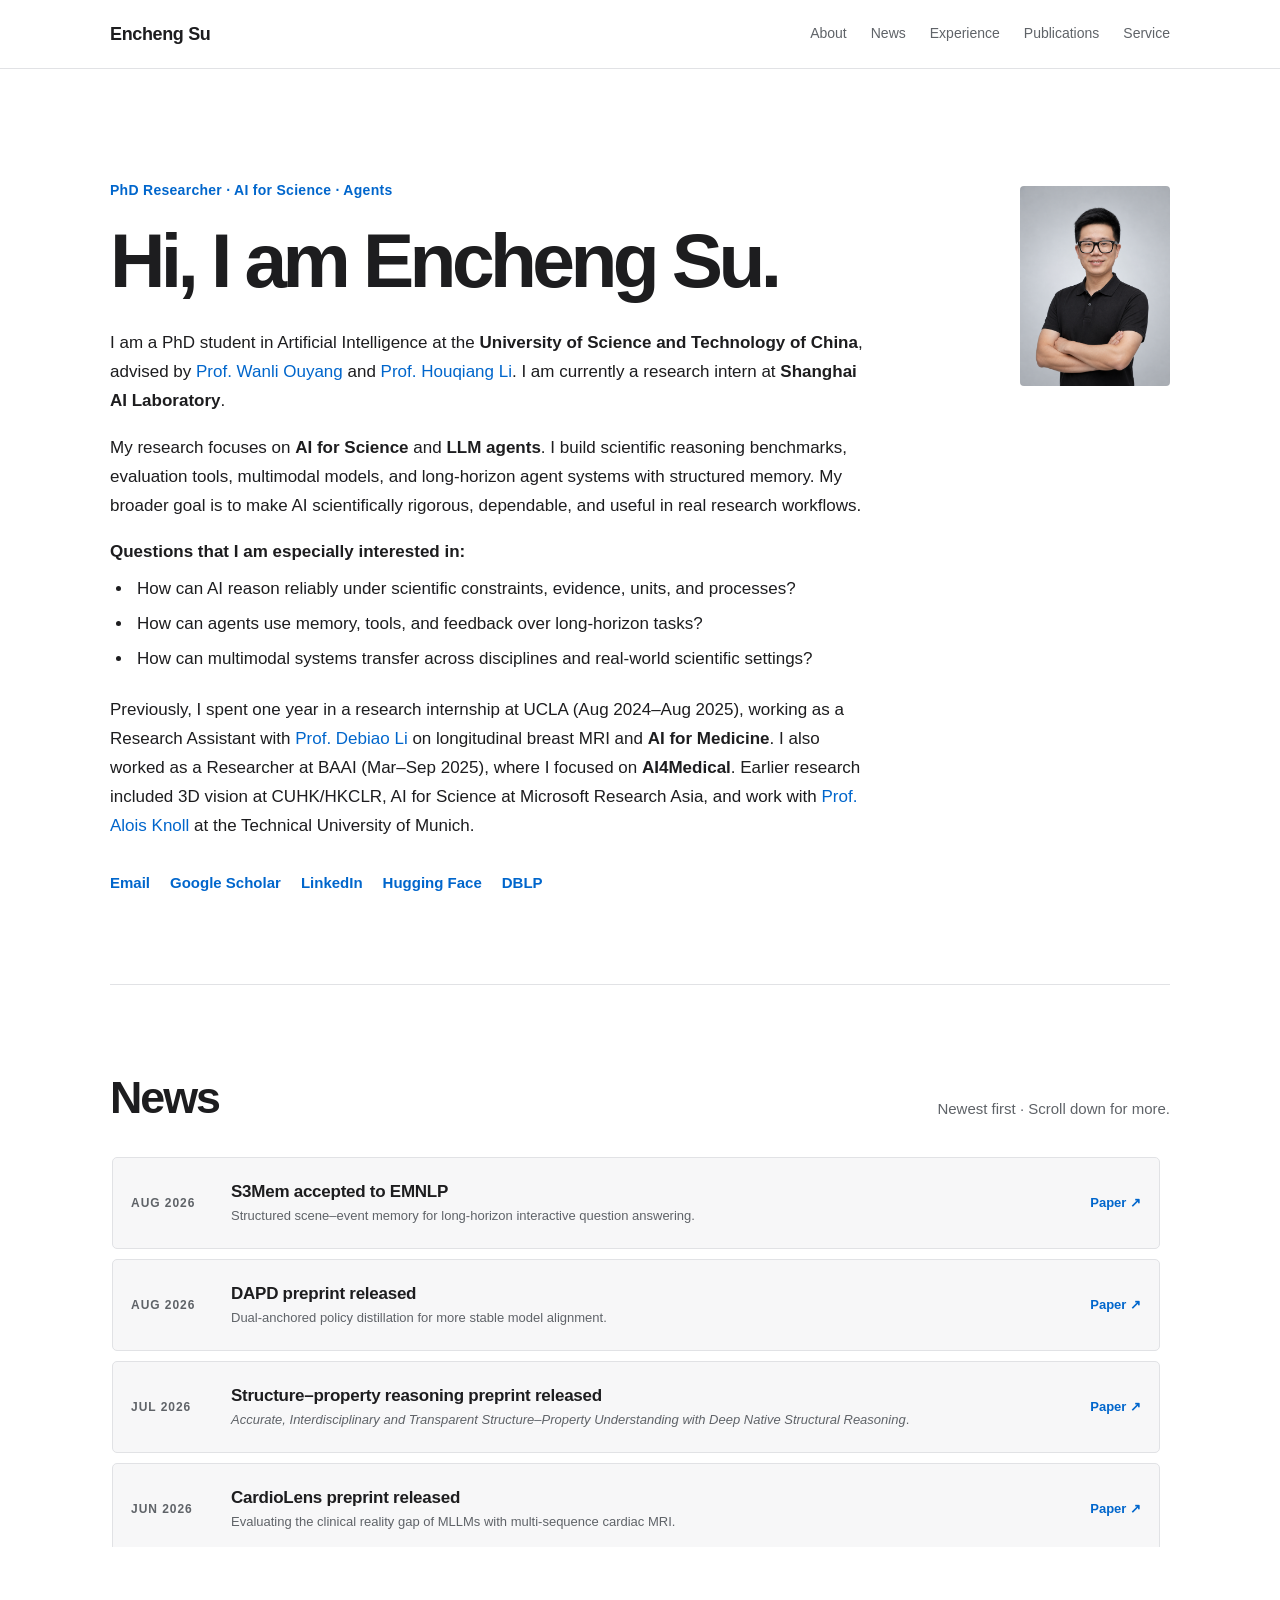
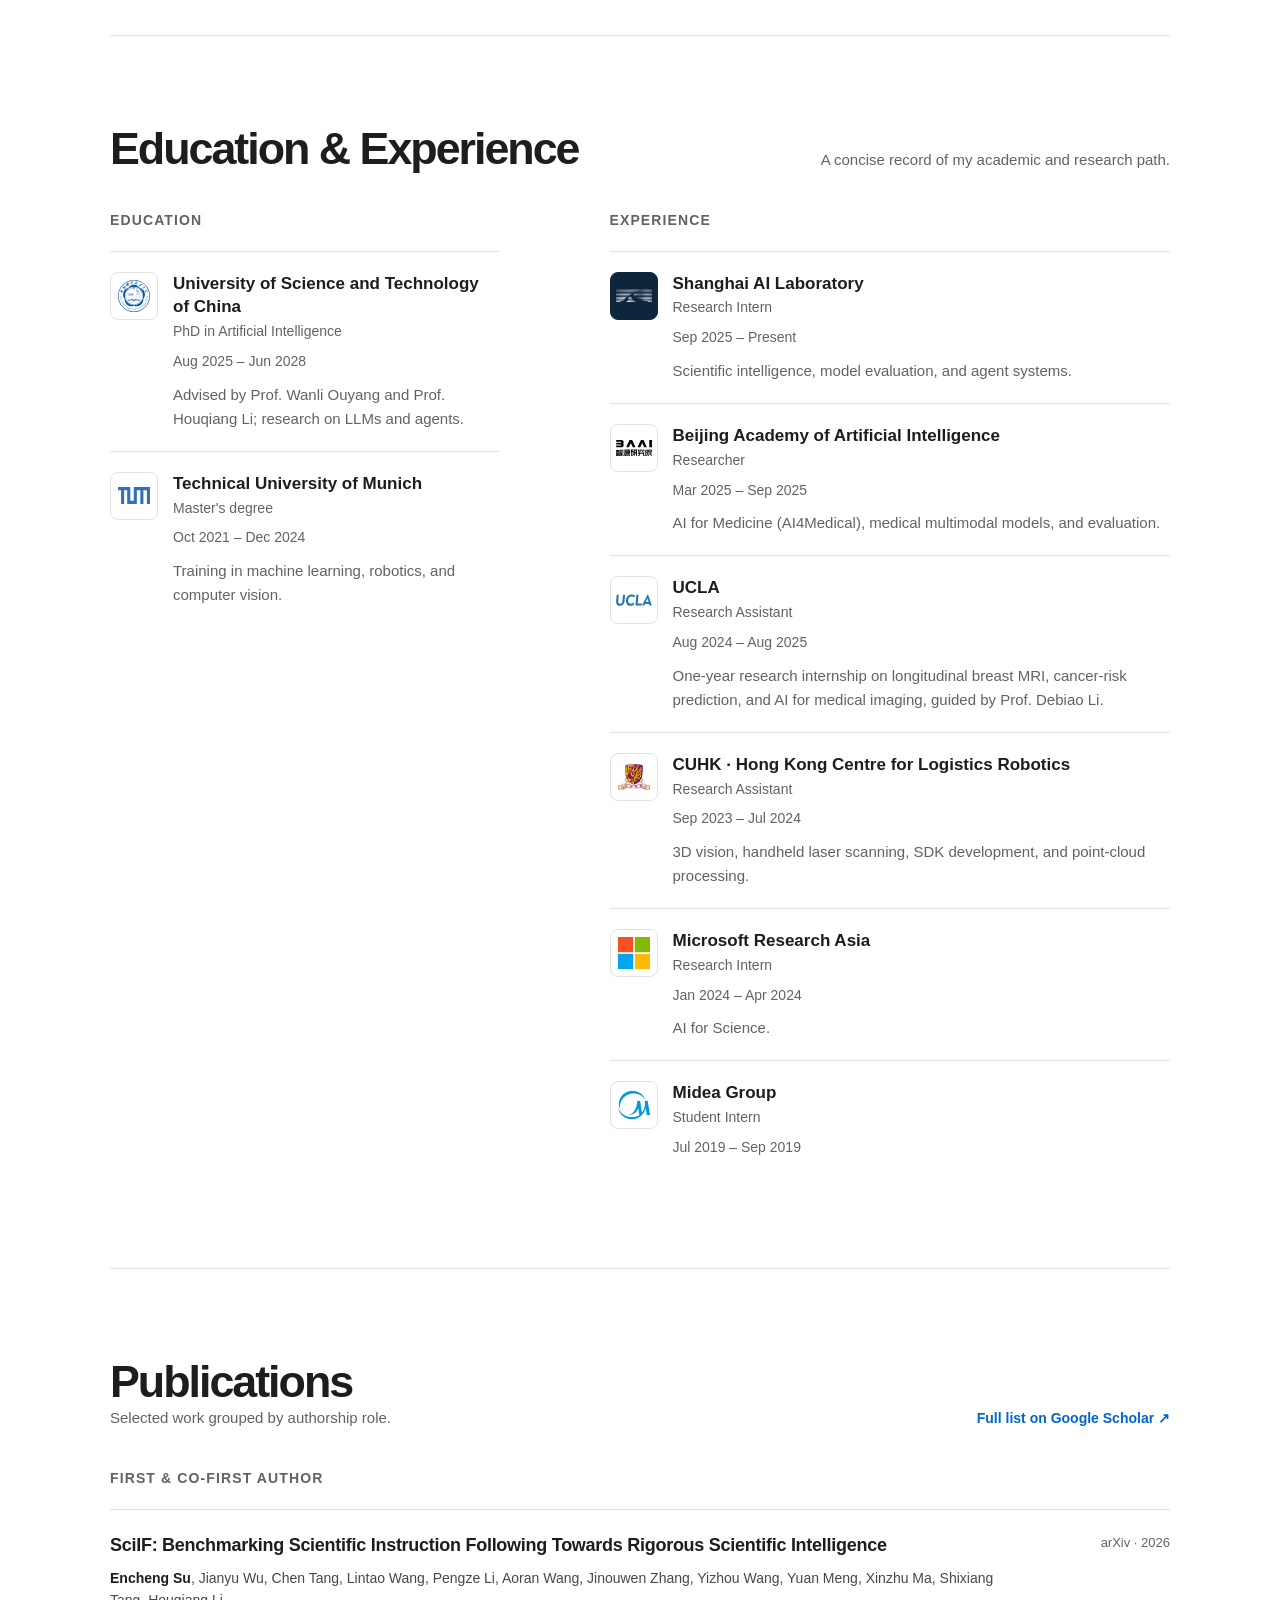
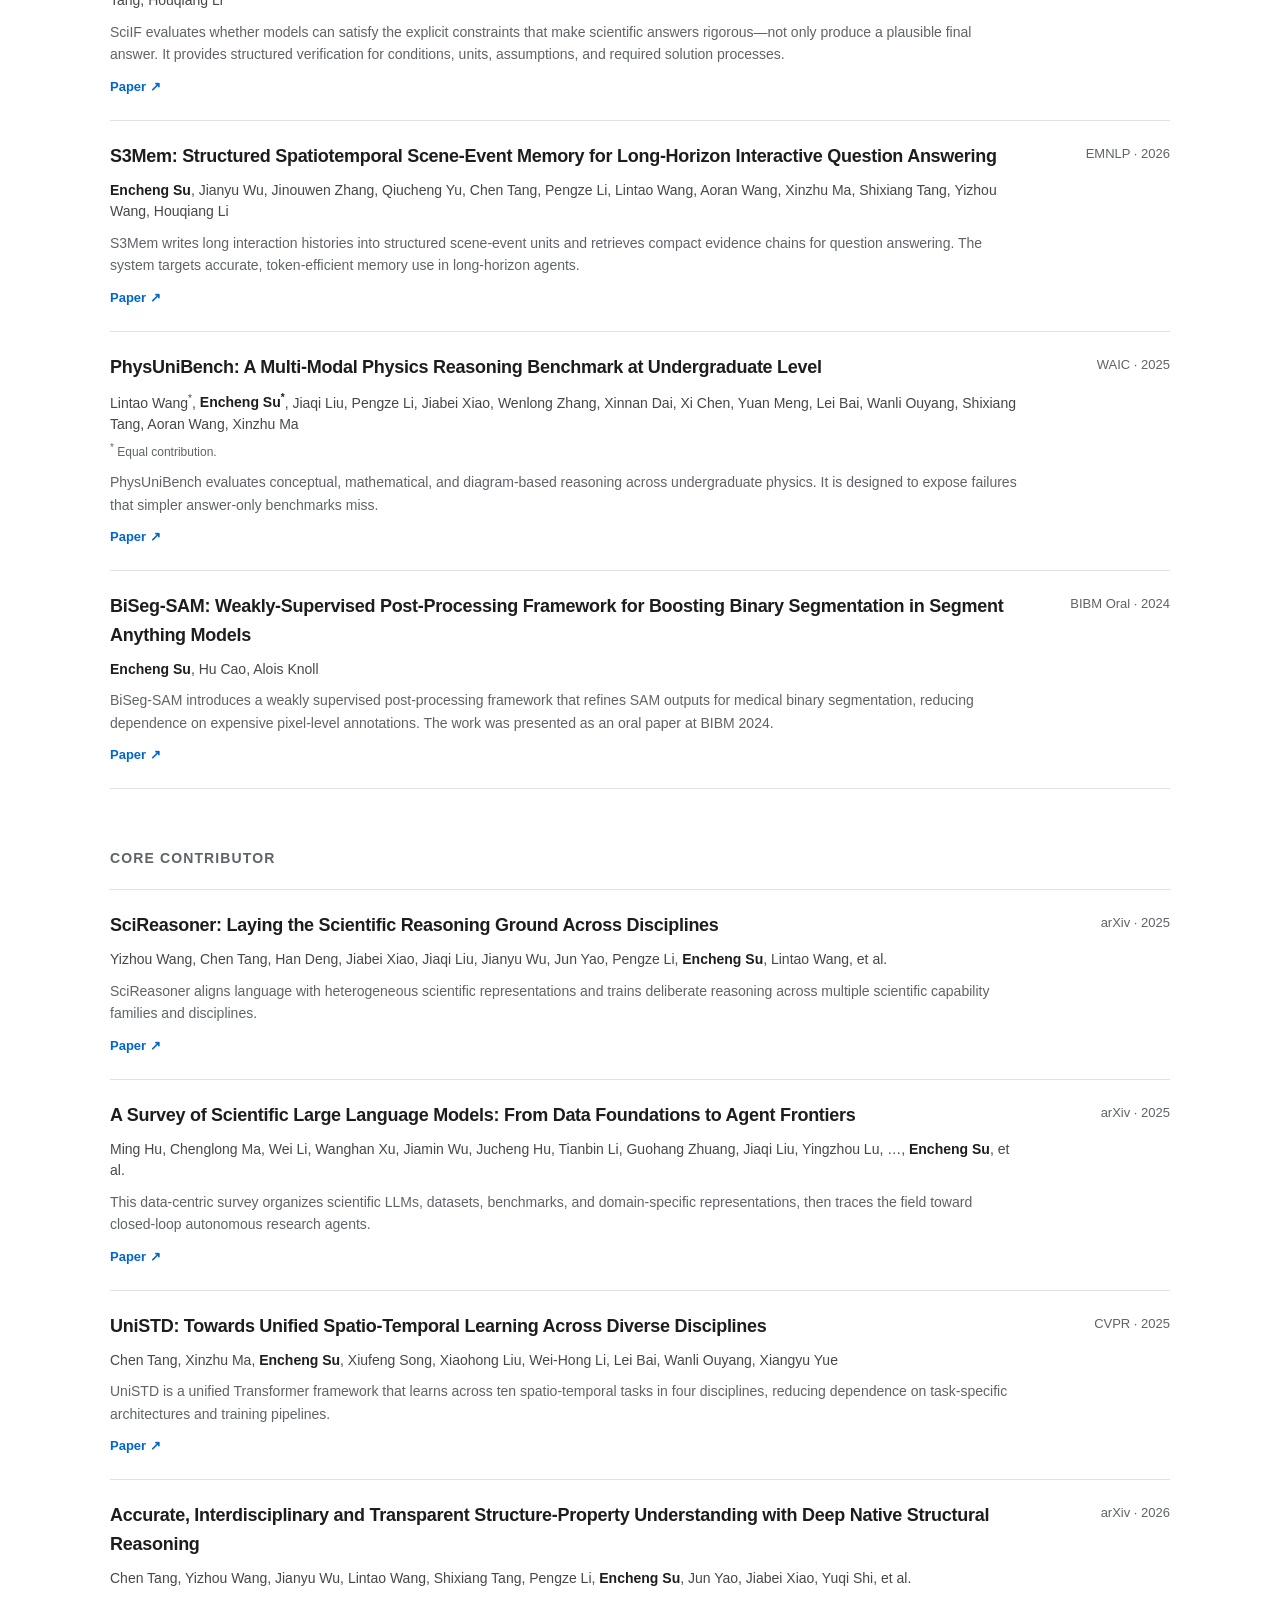
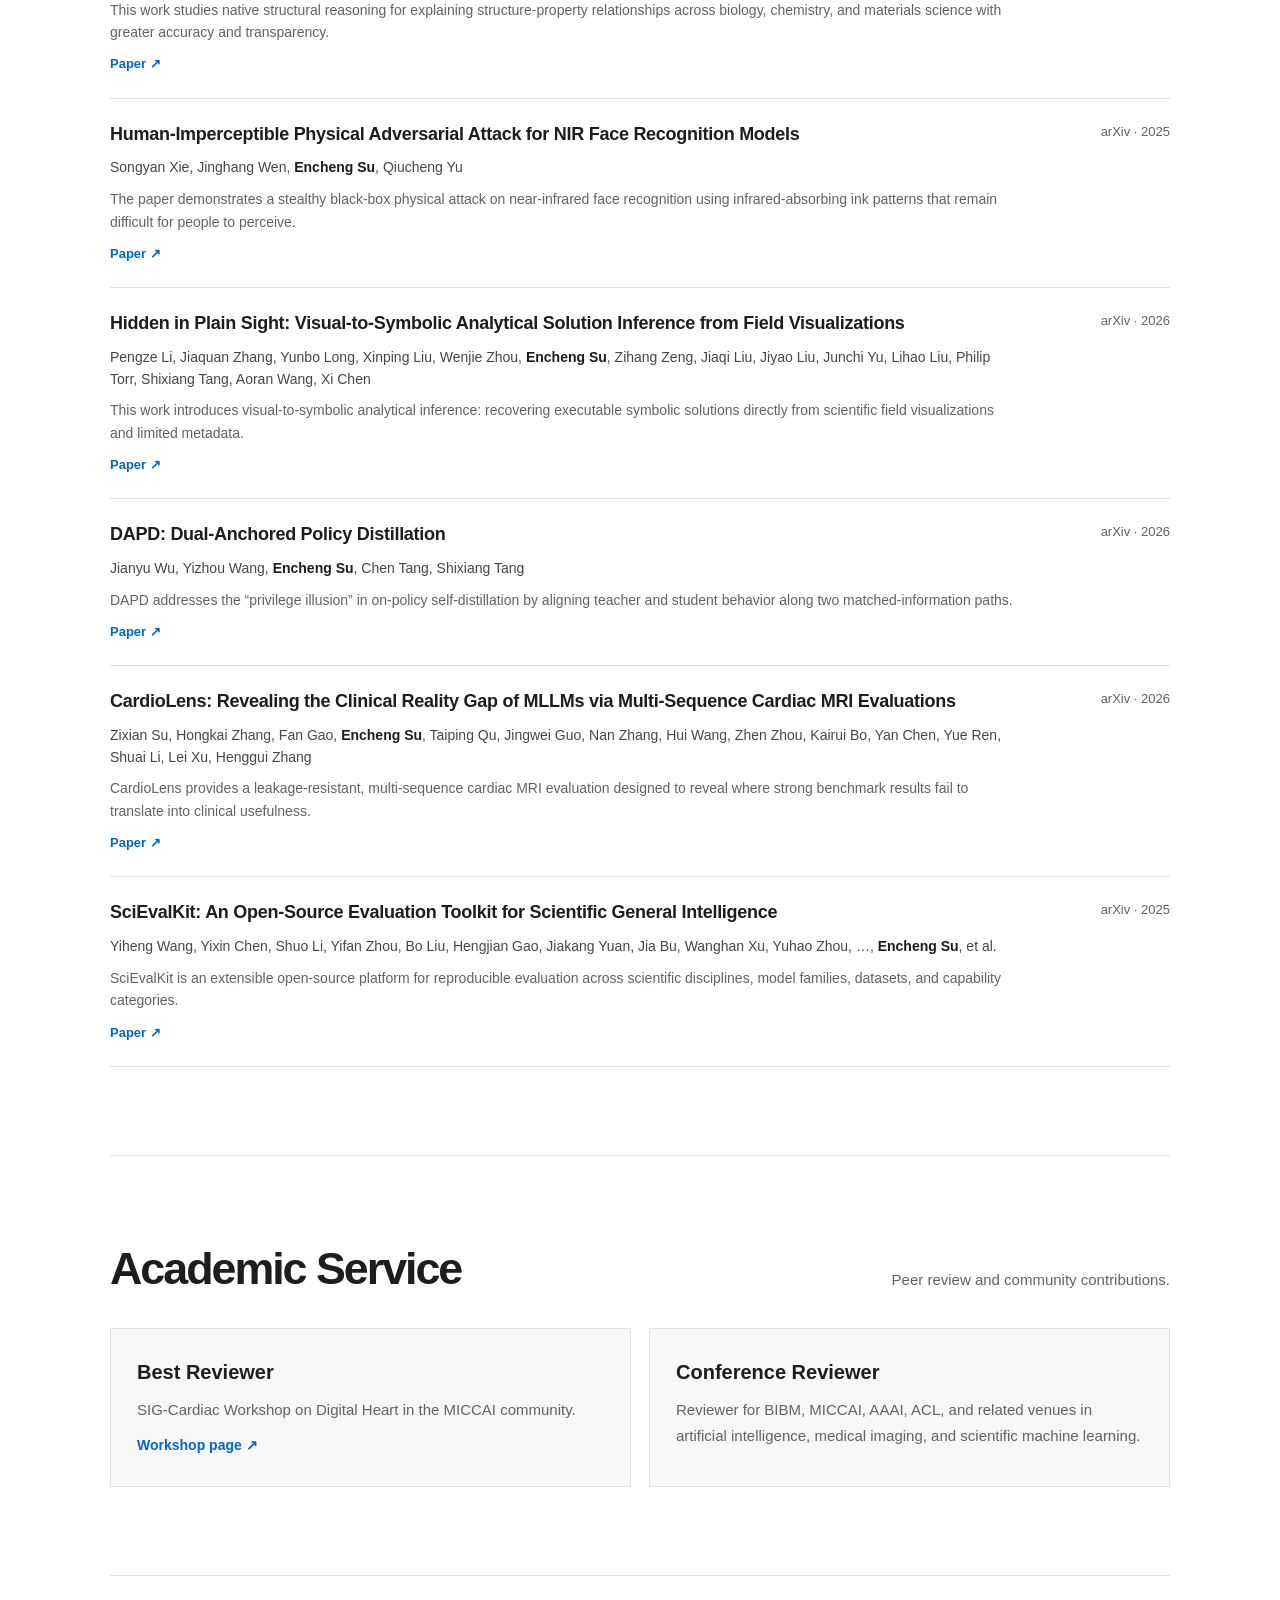
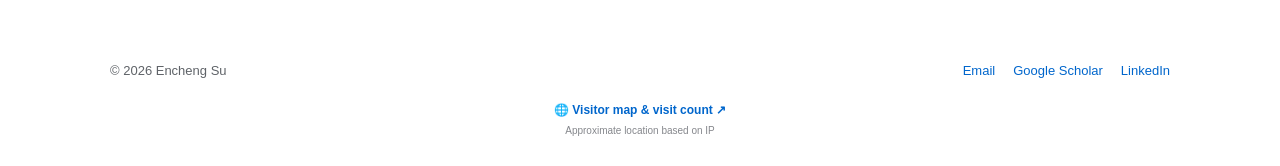
==== commit f1d4b2d3: "Add institution and university icons" ====
--- a/index.html
+++ b/index.html
@@ -244,47 +244,71 @@
           <div>
             <h3 class="group-title">Education</h3>
             <article class="cv-item">
-              <div><strong>University of Science and Technology of China</strong><span>PhD in Artificial Intelligence</span></div>
-              <time>Aug 2025 – Jun 2028</time>
-              <p>Advised by Prof. Wanli Ouyang and Prof. Houqiang Li; research on LLMs and agents.</p>
-            </article>
-            <article class="cv-item">
-              <div><strong>Technical University of Munich</strong><span>Master's degree</span></div>
-              <time>Oct 2021 – Dec 2024</time>
-              <p>Training in machine learning, robotics, and computer vision.</p>
+              <img class="institution-icon" src="institution-ustc.svg" alt="USTC logo" loading="lazy" />
+              <div class="cv-item-content">
+                <div class="cv-item-heading"><strong>University of Science and Technology of China</strong><span>PhD in Artificial Intelligence</span></div>
+                <time>Aug 2025 – Jun 2028</time>
+                <p>Advised by Prof. Wanli Ouyang and Prof. Houqiang Li; research on LLMs and agents.</p>
+              </div>
+            </article>
+            <article class="cv-item">
+              <img class="institution-icon" src="institution-tum.svg" alt="TUM logo" loading="lazy" />
+              <div class="cv-item-content">
+                <div class="cv-item-heading"><strong>Technical University of Munich</strong><span>Master's degree</span></div>
+                <time>Oct 2021 – Dec 2024</time>
+                <p>Training in machine learning, robotics, and computer vision.</p>
+              </div>
             </article>
           </div>
 
           <div>
             <h3 class="group-title">Experience</h3>
             <article class="cv-item">
-              <div><strong>Shanghai AI Laboratory</strong><span>Research Intern</span></div>
-              <time>Sep 2025 – Present</time>
-              <p>Scientific intelligence, model evaluation, and agent systems.</p>
-            </article>
-            <article class="cv-item">
-              <div><strong>Beijing Academy of Artificial Intelligence</strong><span>Researcher</span></div>
-              <time>Mar 2025 – Sep 2025</time>
-              <p>AI for Medicine (AI4Medical), medical multimodal models, and evaluation.</p>
-            </article>
-            <article class="cv-item">
-              <div><strong>UCLA</strong><span>Research Assistant</span></div>
-              <time>Aug 2024 – Aug 2025</time>
-              <p>One-year research internship on longitudinal breast MRI, cancer-risk prediction, and AI for medical imaging, guided by Prof. Debiao Li.</p>
-            </article>
-            <article class="cv-item">
-              <div><strong>CUHK · Hong Kong Centre for Logistics Robotics</strong><span>Research Assistant</span></div>
-              <time>Sep 2023 – Jul 2024</time>
-              <p>3D vision, handheld laser scanning, SDK development, and point-cloud processing.</p>
-            </article>
-            <article class="cv-item">
-              <div><strong>Microsoft Research Asia</strong><span>Research Intern</span></div>
-              <time>Jan 2024 – Apr 2024</time>
-              <p>AI for Science.</p>
-            </article>
-            <article class="cv-item">
-              <div><strong>Midea Group</strong><span>Student Intern</span></div>
-              <time>Jul 2019 – Sep 2019</time>
+              <img class="institution-icon institution-icon--wide institution-icon--dark" src="institution-shanghai-ai-lab.webp" alt="Shanghai AI Laboratory logo" loading="lazy" />
+              <div class="cv-item-content">
+                <div class="cv-item-heading"><strong>Shanghai AI Laboratory</strong><span>Research Intern</span></div>
+                <time>Sep 2025 – Present</time>
+                <p>Scientific intelligence, model evaluation, and agent systems.</p>
+              </div>
+            </article>
+            <article class="cv-item">
+              <img class="institution-icon institution-icon--wide" src="institution-baai.svg" alt="BAAI logo" loading="lazy" />
+              <div class="cv-item-content">
+                <div class="cv-item-heading"><strong>Beijing Academy of Artificial Intelligence</strong><span>Researcher</span></div>
+                <time>Mar 2025 – Sep 2025</time>
+                <p>AI for Medicine (AI4Medical), medical multimodal models, and evaluation.</p>
+              </div>
+            </article>
+            <article class="cv-item">
+              <img class="institution-icon institution-icon--wide" src="institution-ucla.svg" alt="UCLA logo" loading="lazy" />
+              <div class="cv-item-content">
+                <div class="cv-item-heading"><strong>UCLA</strong><span>Research Assistant</span></div>
+                <time>Aug 2024 – Aug 2025</time>
+                <p>One-year research internship on longitudinal breast MRI, cancer-risk prediction, and AI for medical imaging, guided by Prof. Debiao Li.</p>
+              </div>
+            </article>
+            <article class="cv-item">
+              <img class="institution-icon" src="institution-cuhk.png" alt="CUHK logo" loading="lazy" />
+              <div class="cv-item-content">
+                <div class="cv-item-heading"><strong>CUHK · Hong Kong Centre for Logistics Robotics</strong><span>Research Assistant</span></div>
+                <time>Sep 2023 – Jul 2024</time>
+                <p>3D vision, handheld laser scanning, SDK development, and point-cloud processing.</p>
+              </div>
+            </article>
+            <article class="cv-item">
+              <img class="institution-icon" src="institution-microsoft.webp" alt="Microsoft logo" loading="lazy" />
+              <div class="cv-item-content">
+                <div class="cv-item-heading"><strong>Microsoft Research Asia</strong><span>Research Intern</span></div>
+                <time>Jan 2024 – Apr 2024</time>
+                <p>AI for Science.</p>
+              </div>
+            </article>
+            <article class="cv-item">
+              <img class="institution-icon" src="institution-midea.png" alt="Midea logo" loading="lazy" />
+              <div class="cv-item-content">
+                <div class="cv-item-heading"><strong>Midea Group</strong><span>Student Intern</span></div>
+                <time>Jul 2019 – Sep 2019</time>
+              </div>
             </article>
           </div>
         </div>
--- a/styles.css
+++ b/styles.css
@@ -112,8 +112,28 @@
 .cv-columns { display: grid; grid-template-columns: .82fr 1.18fr; gap: clamp(56px, 9vw, 110px); }
 .group-title { margin: 0 0 18px; color: var(--muted); font-size: 14px; font-weight: 700; letter-spacing: .08em; text-transform: uppercase; }
 .group-title--spaced { margin-top: 58px; }
-.cv-item { padding: 20px 0; border-top: 1px solid var(--line); }
-.cv-item > div { display: flex; flex-direction: column; gap: 1px; }
+.cv-item {
+  display: grid;
+  grid-template-columns: 48px minmax(0, 1fr);
+  gap: 15px;
+  padding: 20px 0;
+  border-top: 1px solid var(--line);
+}
+.institution-icon {
+  width: 48px;
+  height: 48px;
+  padding: 7px;
+  display: block;
+  object-fit: contain;
+  align-self: start;
+  background: #fff;
+  border: 1px solid var(--line);
+  border-radius: 8px;
+}
+.institution-icon--wide { padding: 10px 5px; }
+.institution-icon--dark { background: #0d263b; border-color: #0d263b; }
+.cv-item-content, .cv-item-heading { min-width: 0; }
+.cv-item-heading { display: flex; flex-direction: column; gap: 1px; }
 .cv-item strong { line-height: 1.4; }
 .cv-item span, .cv-item time { color: var(--muted); font-size: 14px; }
 .cv-item time { display: block; margin-top: 6px; }
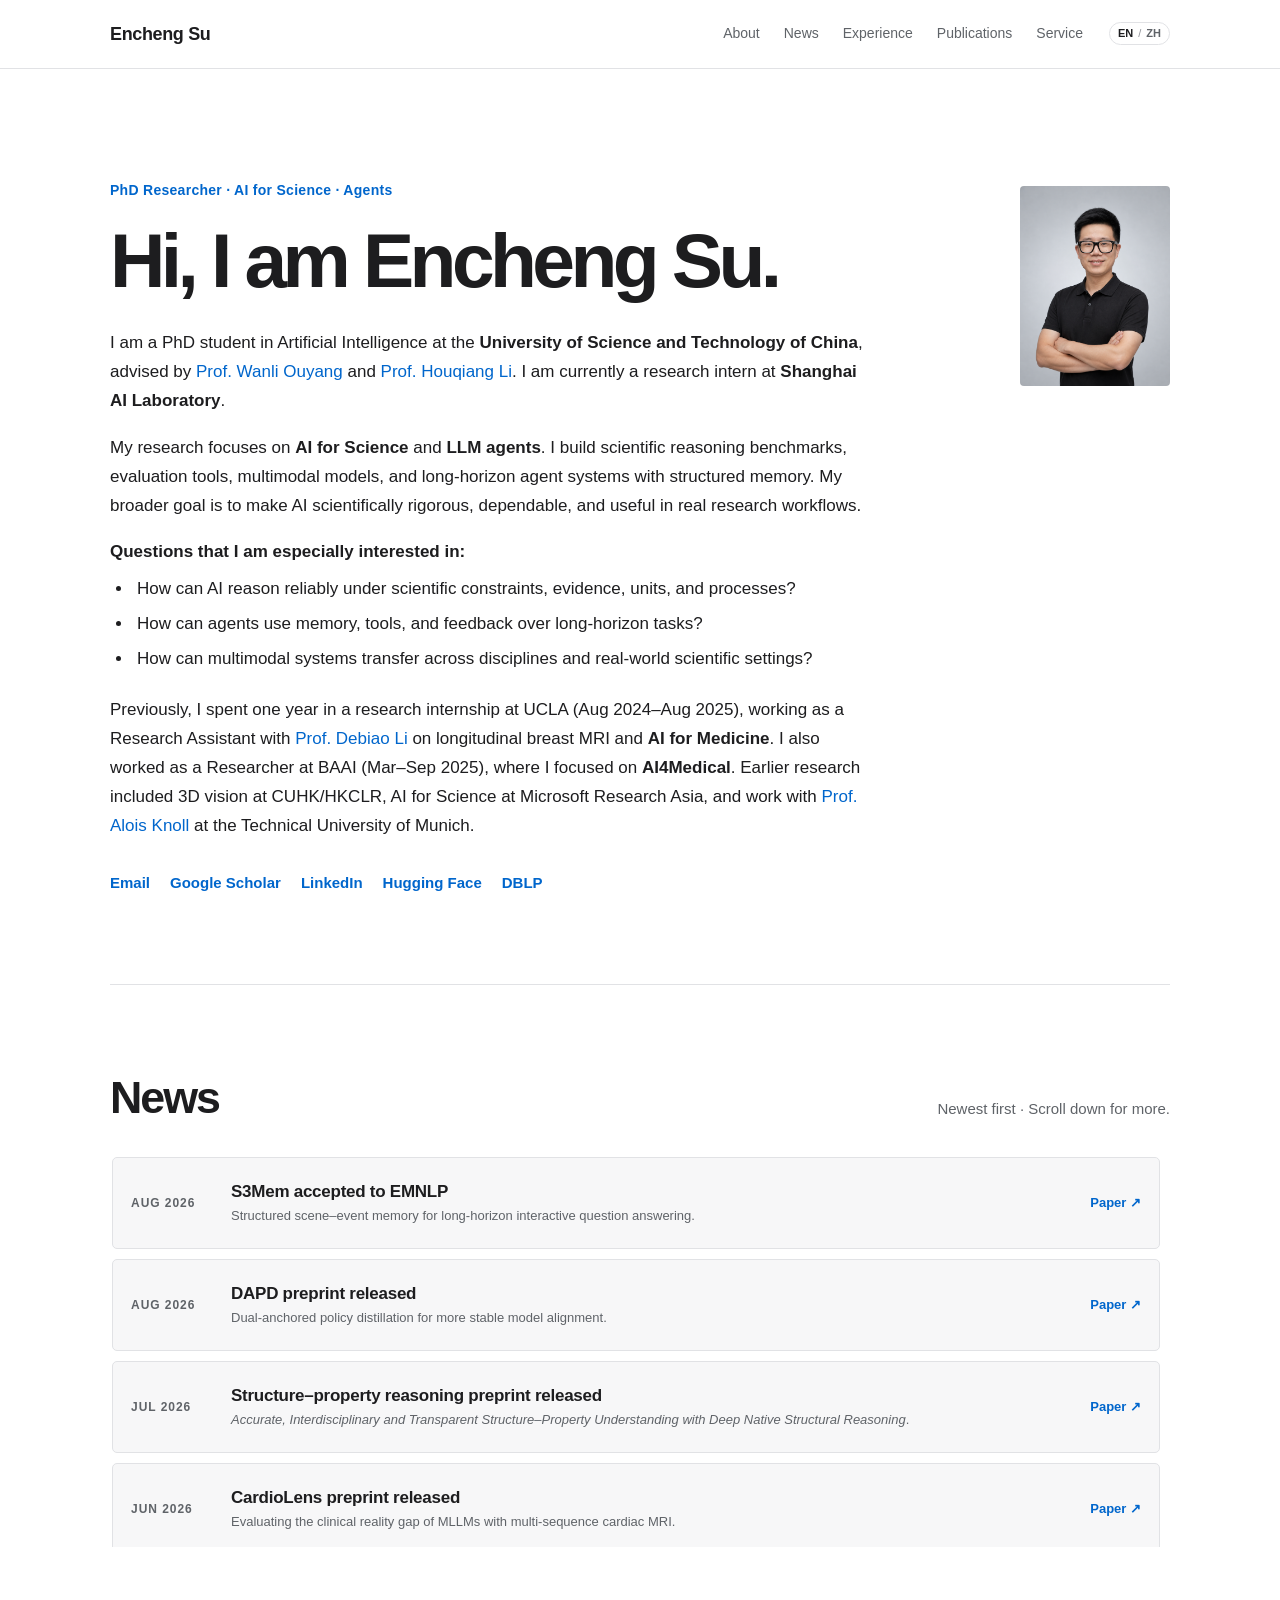
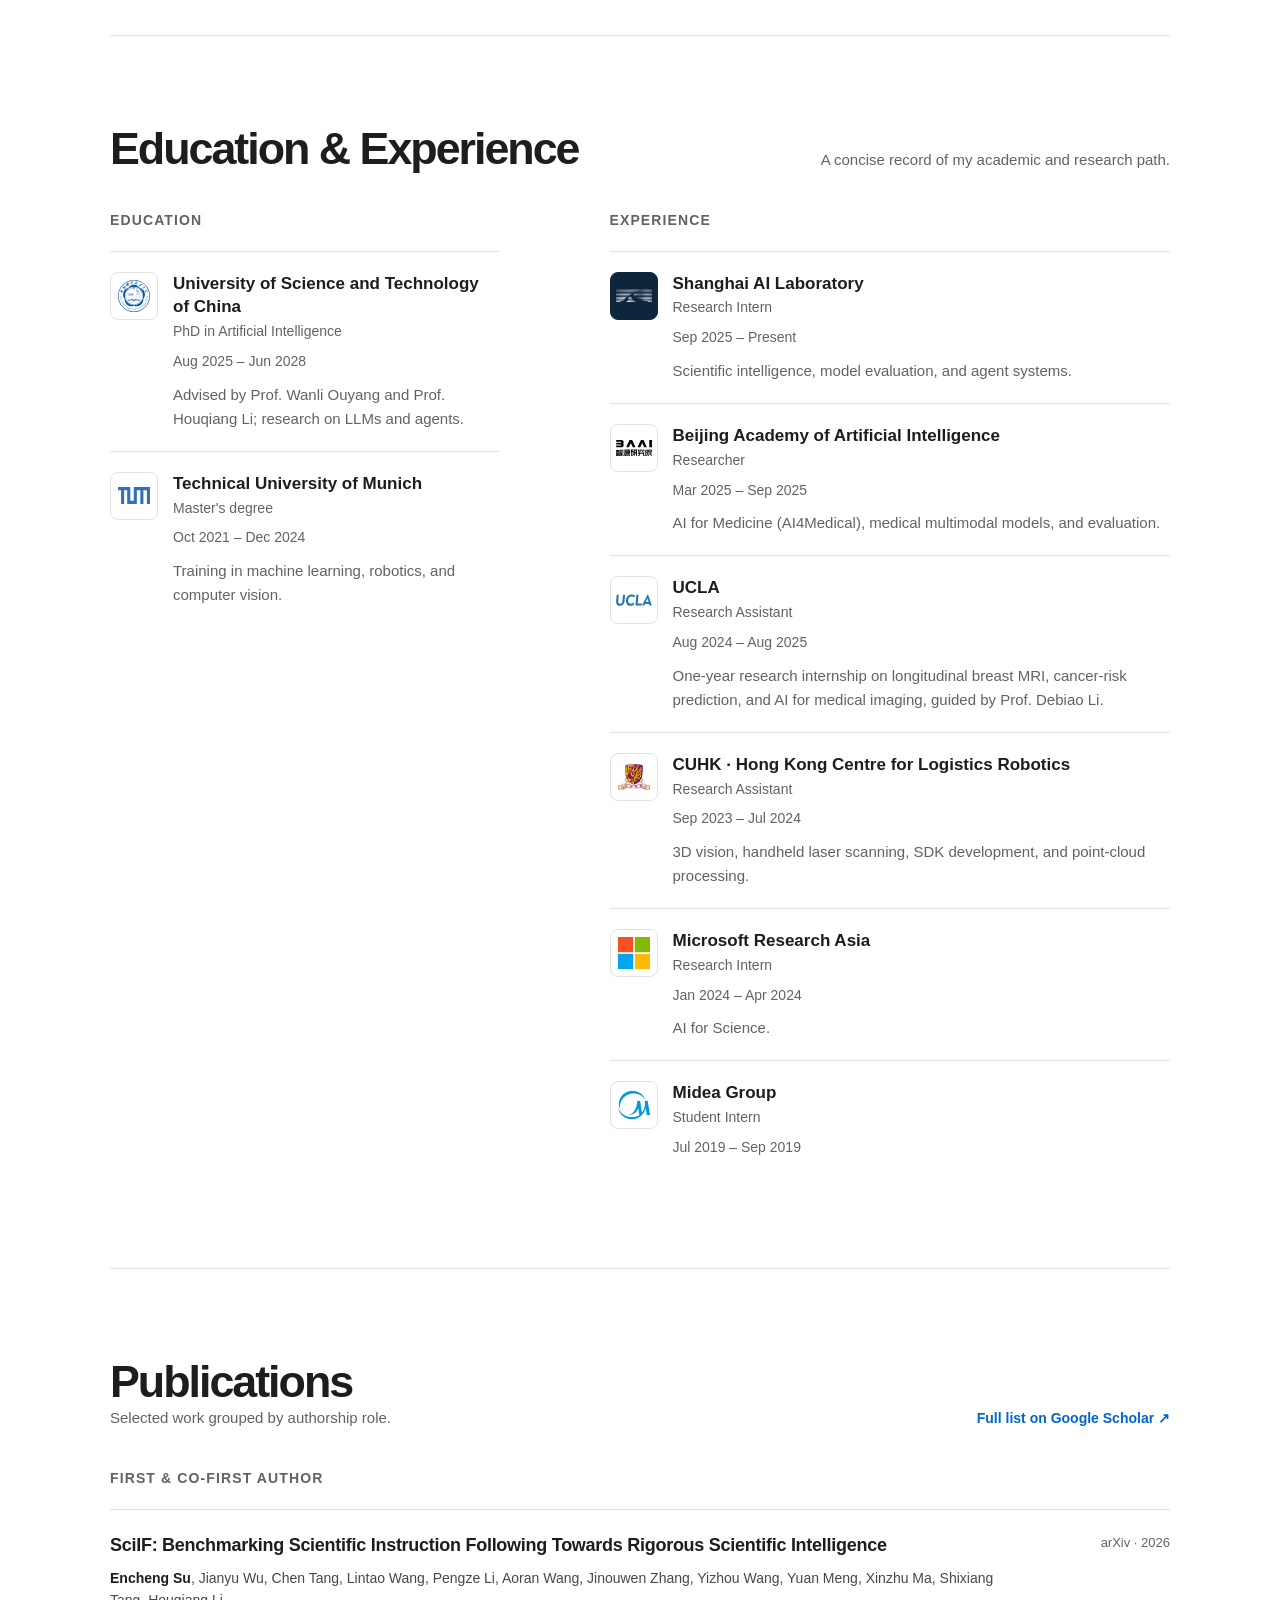
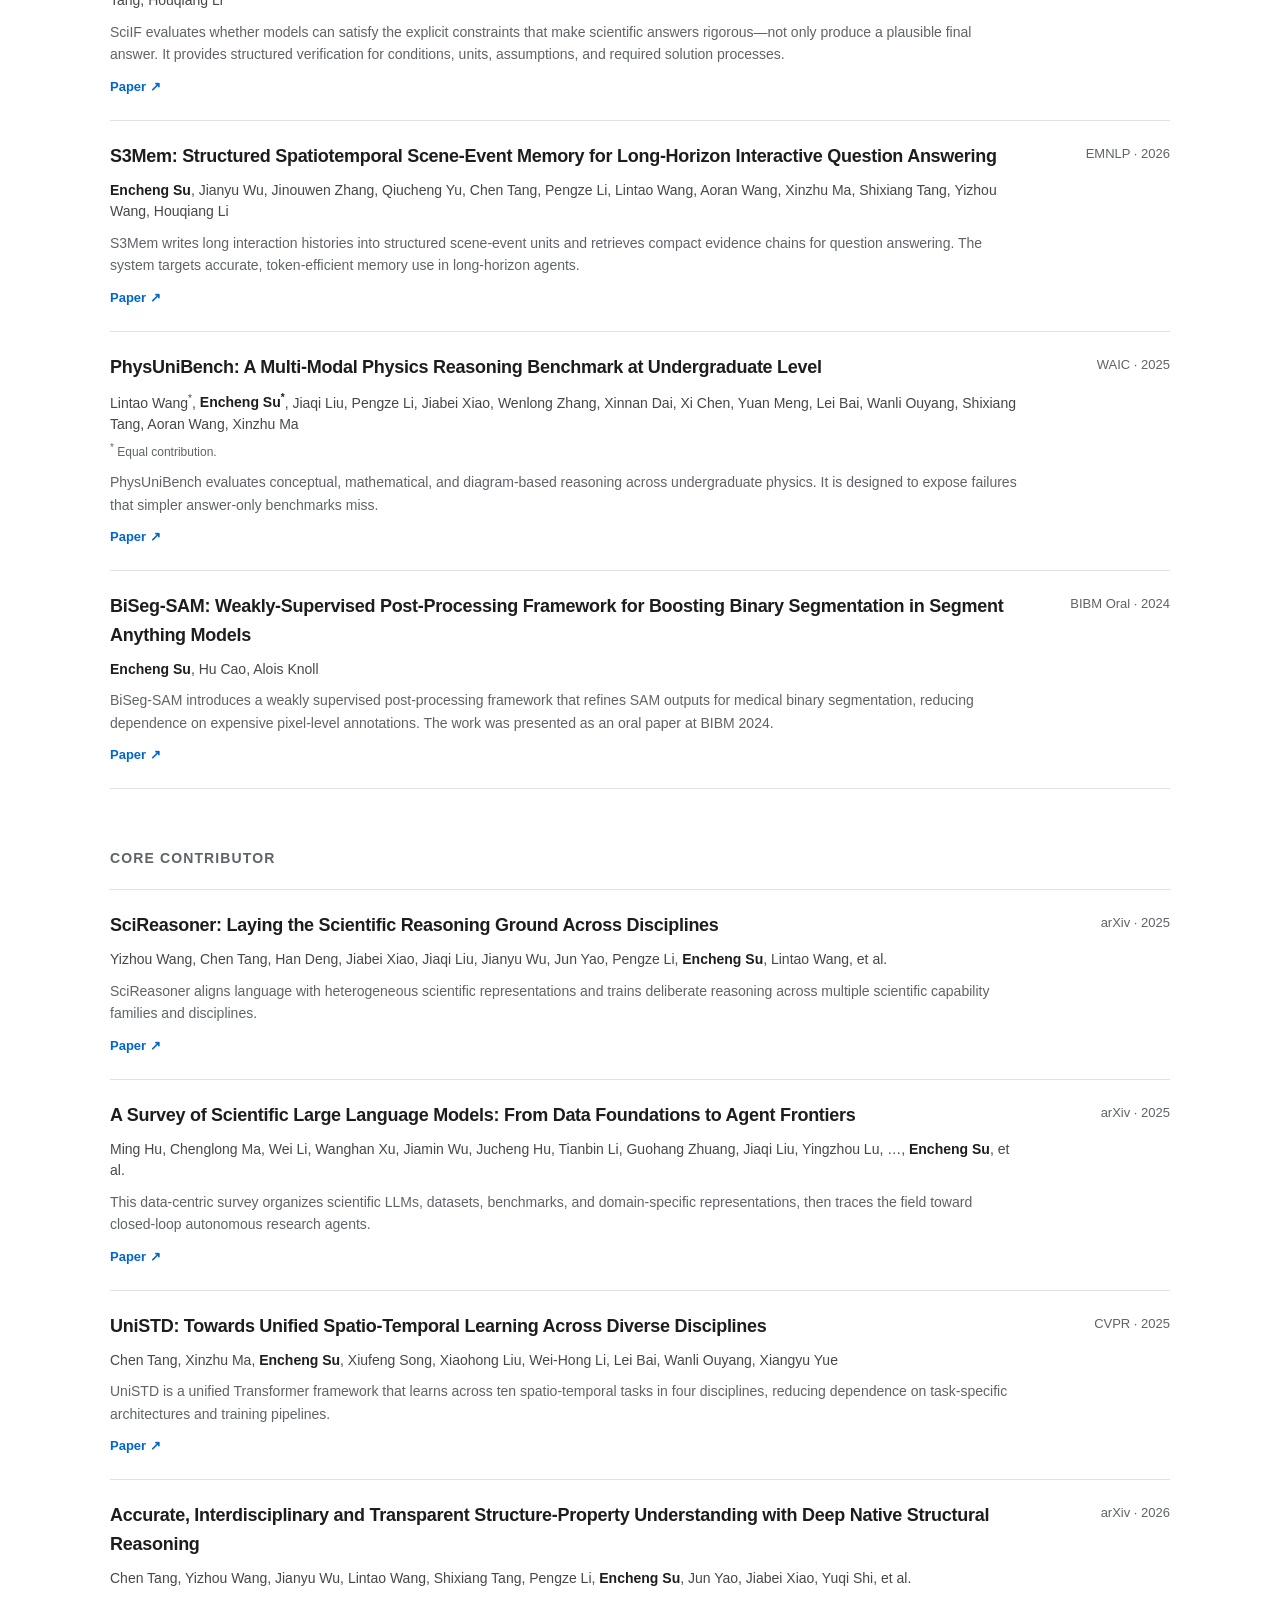
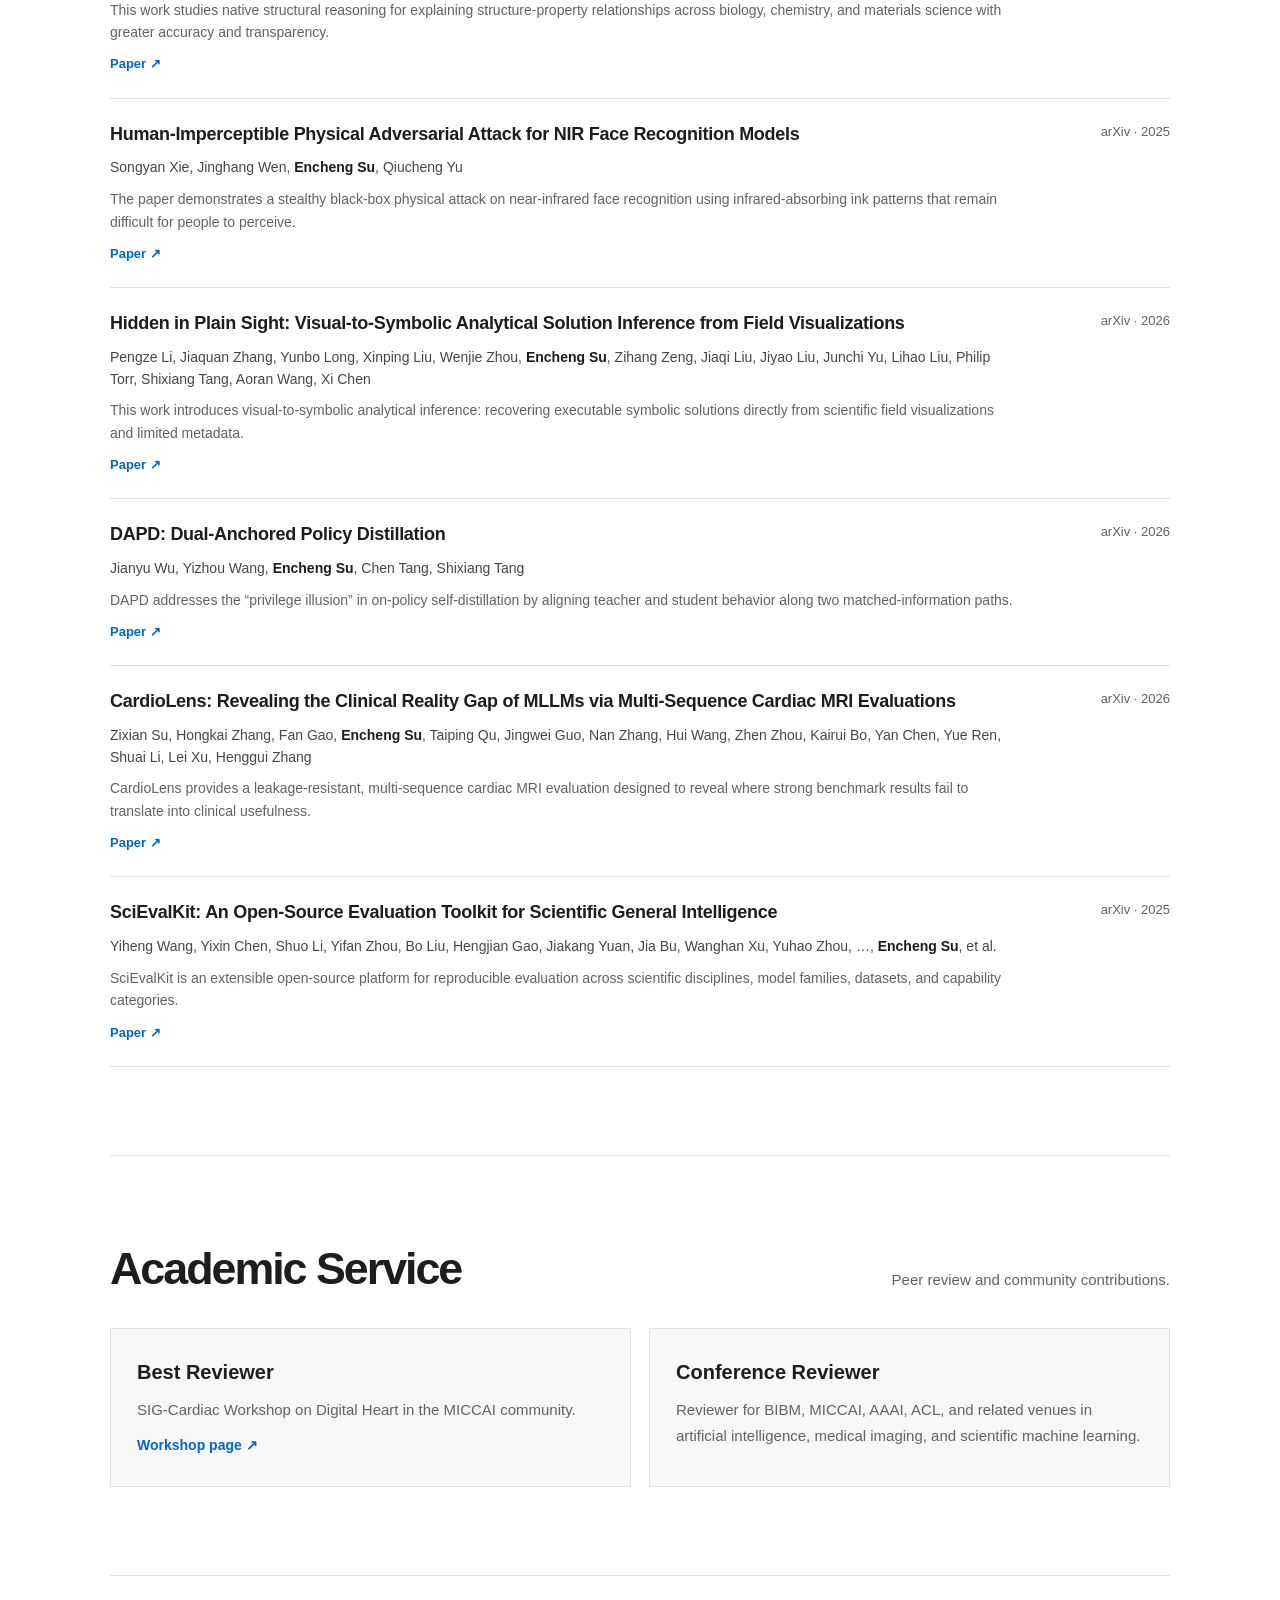
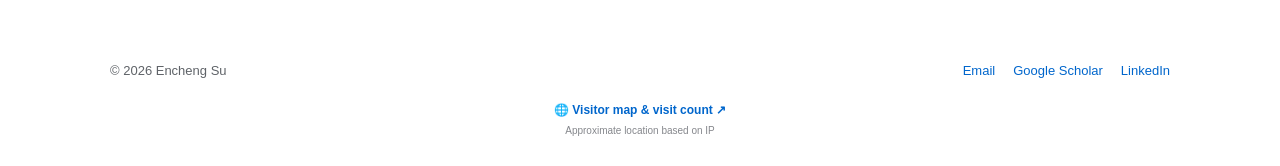
==== commit bd1d3ccf: "Add English and Chinese language switch" ====
--- a/index.html
+++ b/index.html
@@ -7,6 +7,9 @@
     <meta name="author" content="Encheng Su" />
     <meta name="robots" content="index, follow" />
     <link rel="canonical" href="https://enchengsu.cc/" />
+    <link rel="alternate" hreflang="en" href="https://enchengsu.cc/" />
+    <link rel="alternate" hreflang="zh-CN" href="https://enchengsu.cc/zh.html" />
+    <link rel="alternate" hreflang="x-default" href="https://enchengsu.cc/" />
     <meta property="og:type" content="profile" />
     <meta property="og:site_name" content="Encheng Su" />
     <meta property="og:title" content="Encheng Su · AI for Science &amp; Agents" />
@@ -61,6 +64,11 @@
           <a href="#experience">Experience</a>
           <a href="#publications">Publications</a>
           <a href="#service">Service</a>
+          <span class="language-switcher" aria-label="Language">
+            <a href="index.html" lang="en" aria-current="page">EN</a>
+            <span aria-hidden="true">/</span>
+            <a href="zh.html" lang="zh-CN">ZH</a>
+          </span>
         </nav>
       </div>
     </header>
--- a/styles.css
+++ b/styles.css
@@ -5,7 +5,7 @@
   --muted: #5f6368;
   --line: #e1e2e5;
   --link: #0066cc;
-  --font: -apple-system, BlinkMacSystemFont, "SF Pro Text", "SF Pro Display", "Helvetica Neue", Arial, sans-serif;
+  --font: -apple-system, BlinkMacSystemFont, "SF Pro Text", "SF Pro Display", "PingFang SC", "Helvetica Neue", Arial, sans-serif;
 }
 
 * { box-sizing: border-box; }
@@ -45,6 +45,20 @@
 nav { display: flex; align-items: center; gap: 24px; }
 nav a { color: var(--muted); font-size: 14px; font-weight: 500; }
 nav a:hover { color: var(--text); text-decoration: none; }
+.language-switcher {
+  display: inline-flex;
+  align-items: center;
+  gap: 5px;
+  margin-left: 2px;
+  padding: 5px 8px;
+  color: #92949a;
+  border: 1px solid var(--line);
+  border-radius: 999px;
+  font-size: 11px;
+  line-height: 1;
+}
+.language-switcher a { font-size: 11px; font-weight: 600; line-height: 1; }
+.language-switcher a[aria-current="page"] { color: var(--text); font-weight: 750; }
 
 main, footer { width: min(1060px, calc(100% - 48px)); margin: 0 auto; }
 section { padding: 88px 0; border-bottom: 1px solid var(--line); scroll-margin-top: 68px; }
@@ -172,7 +186,7 @@
   .header-inner, main, footer { width: min(100% - 32px, 1060px); }
   .header-inner { min-height: 60px; }
   nav { gap: 14px; }
-  nav a:nth-child(3), nav a:nth-child(5) { display: none; }
+  nav > a:nth-child(3), nav > a:nth-child(4), nav > a:nth-child(5) { display: none; }
   section { padding: 66px 0; scroll-margin-top: 60px; }
   .intro { min-height: auto; grid-template-columns: 1fr; gap: 34px; padding-top: 74px; }
   .intro-copy { order: 2; }
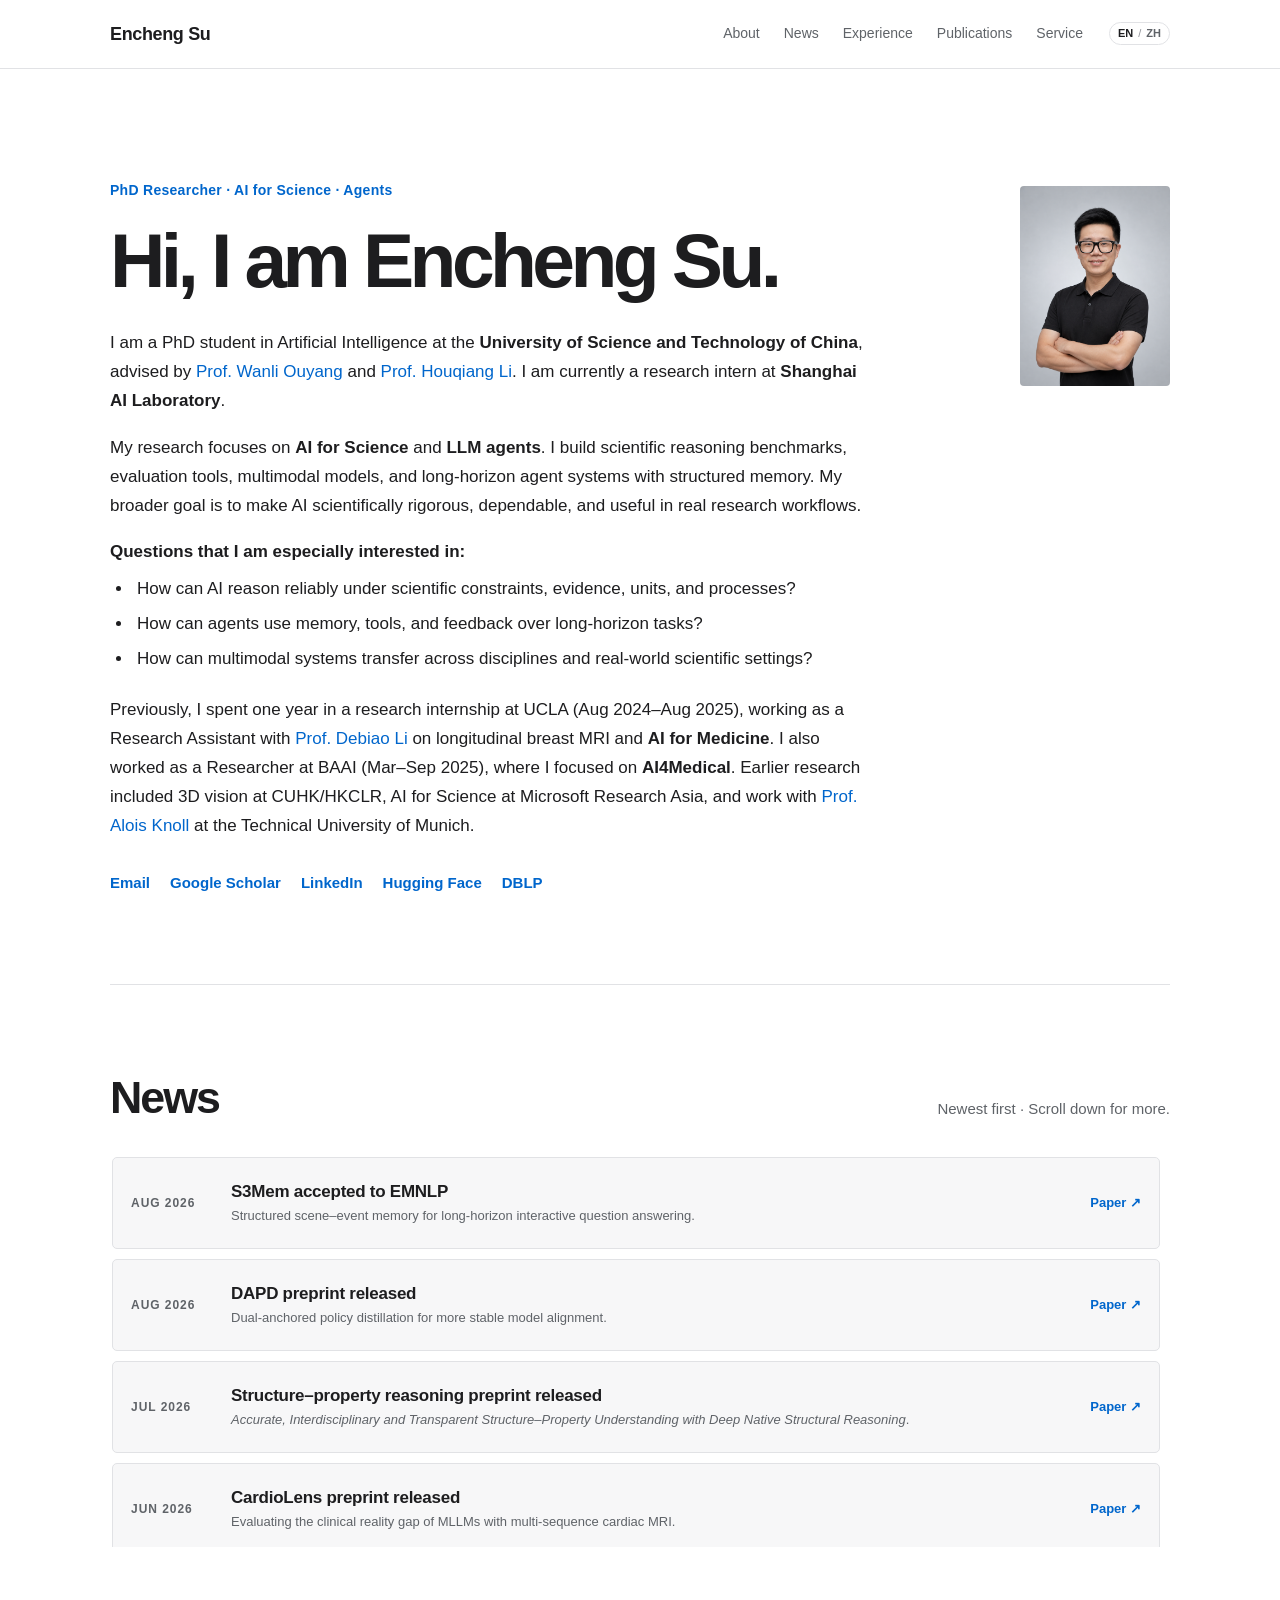
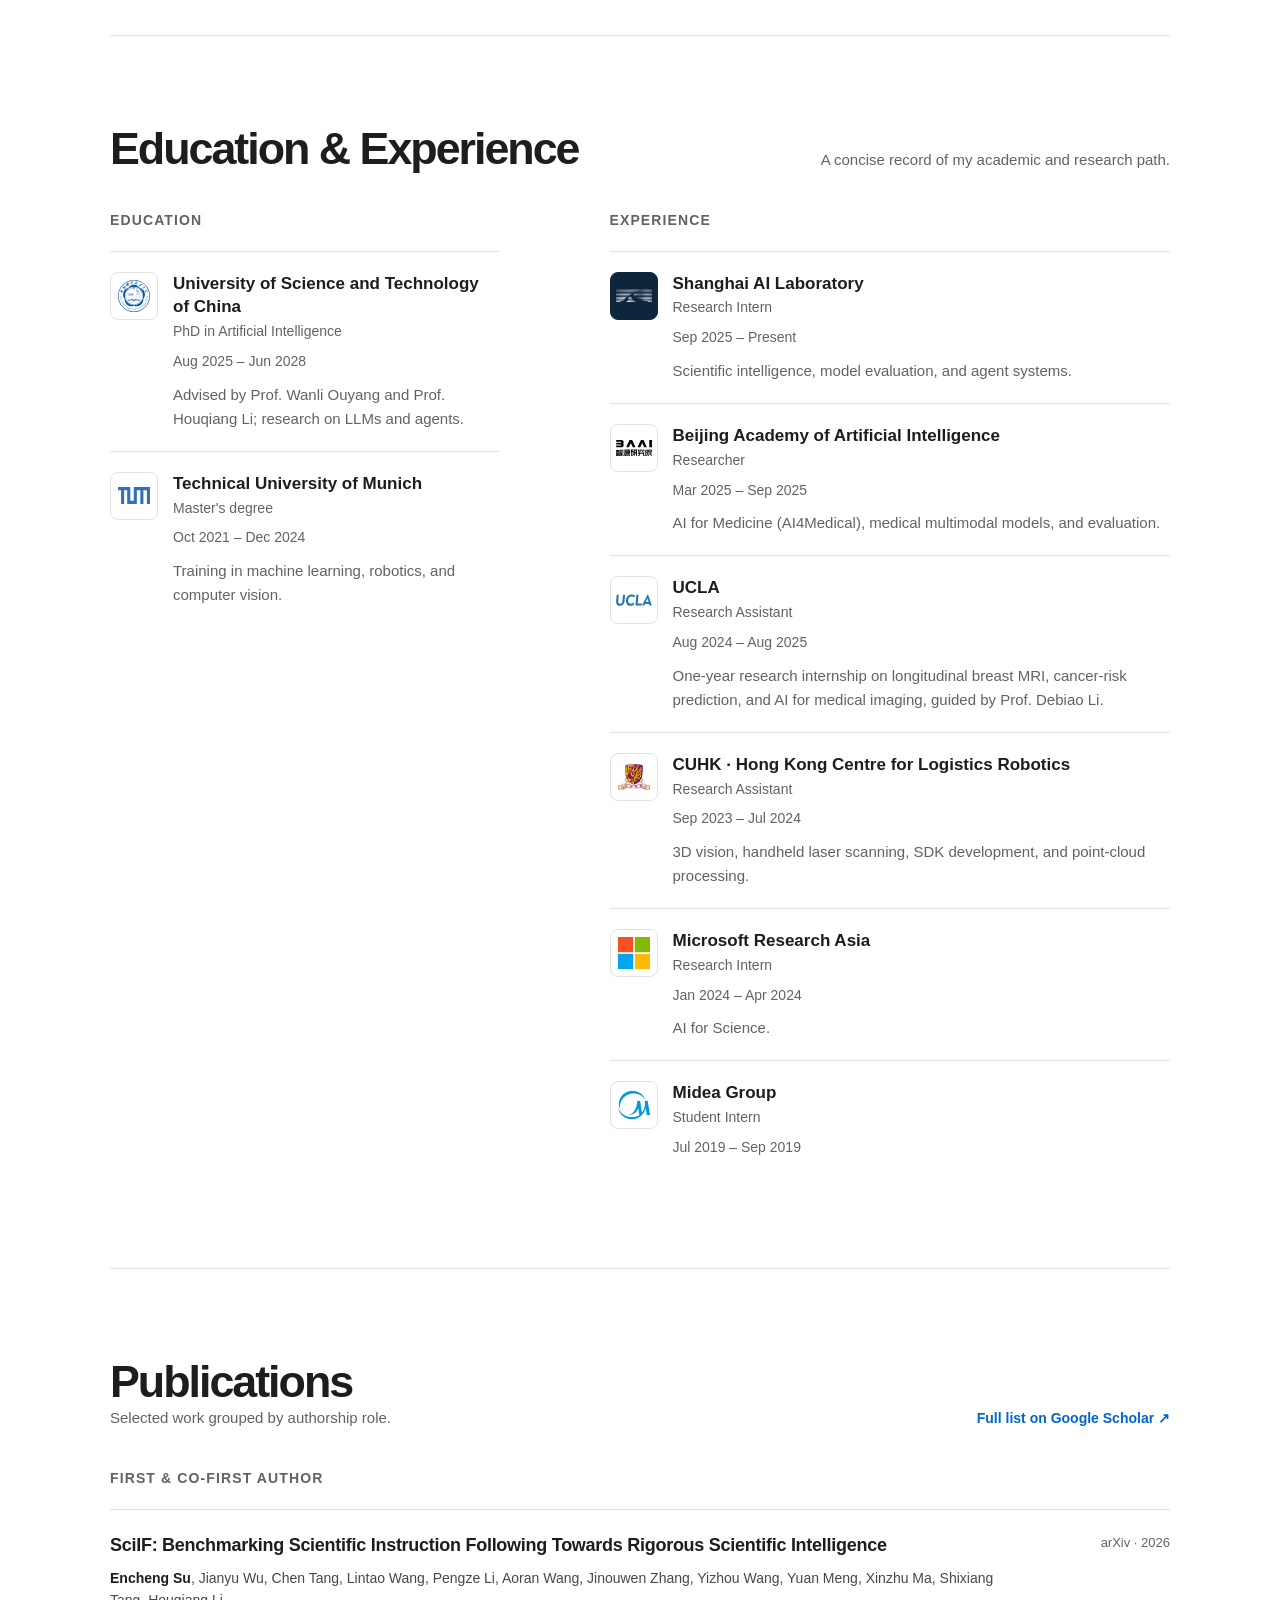
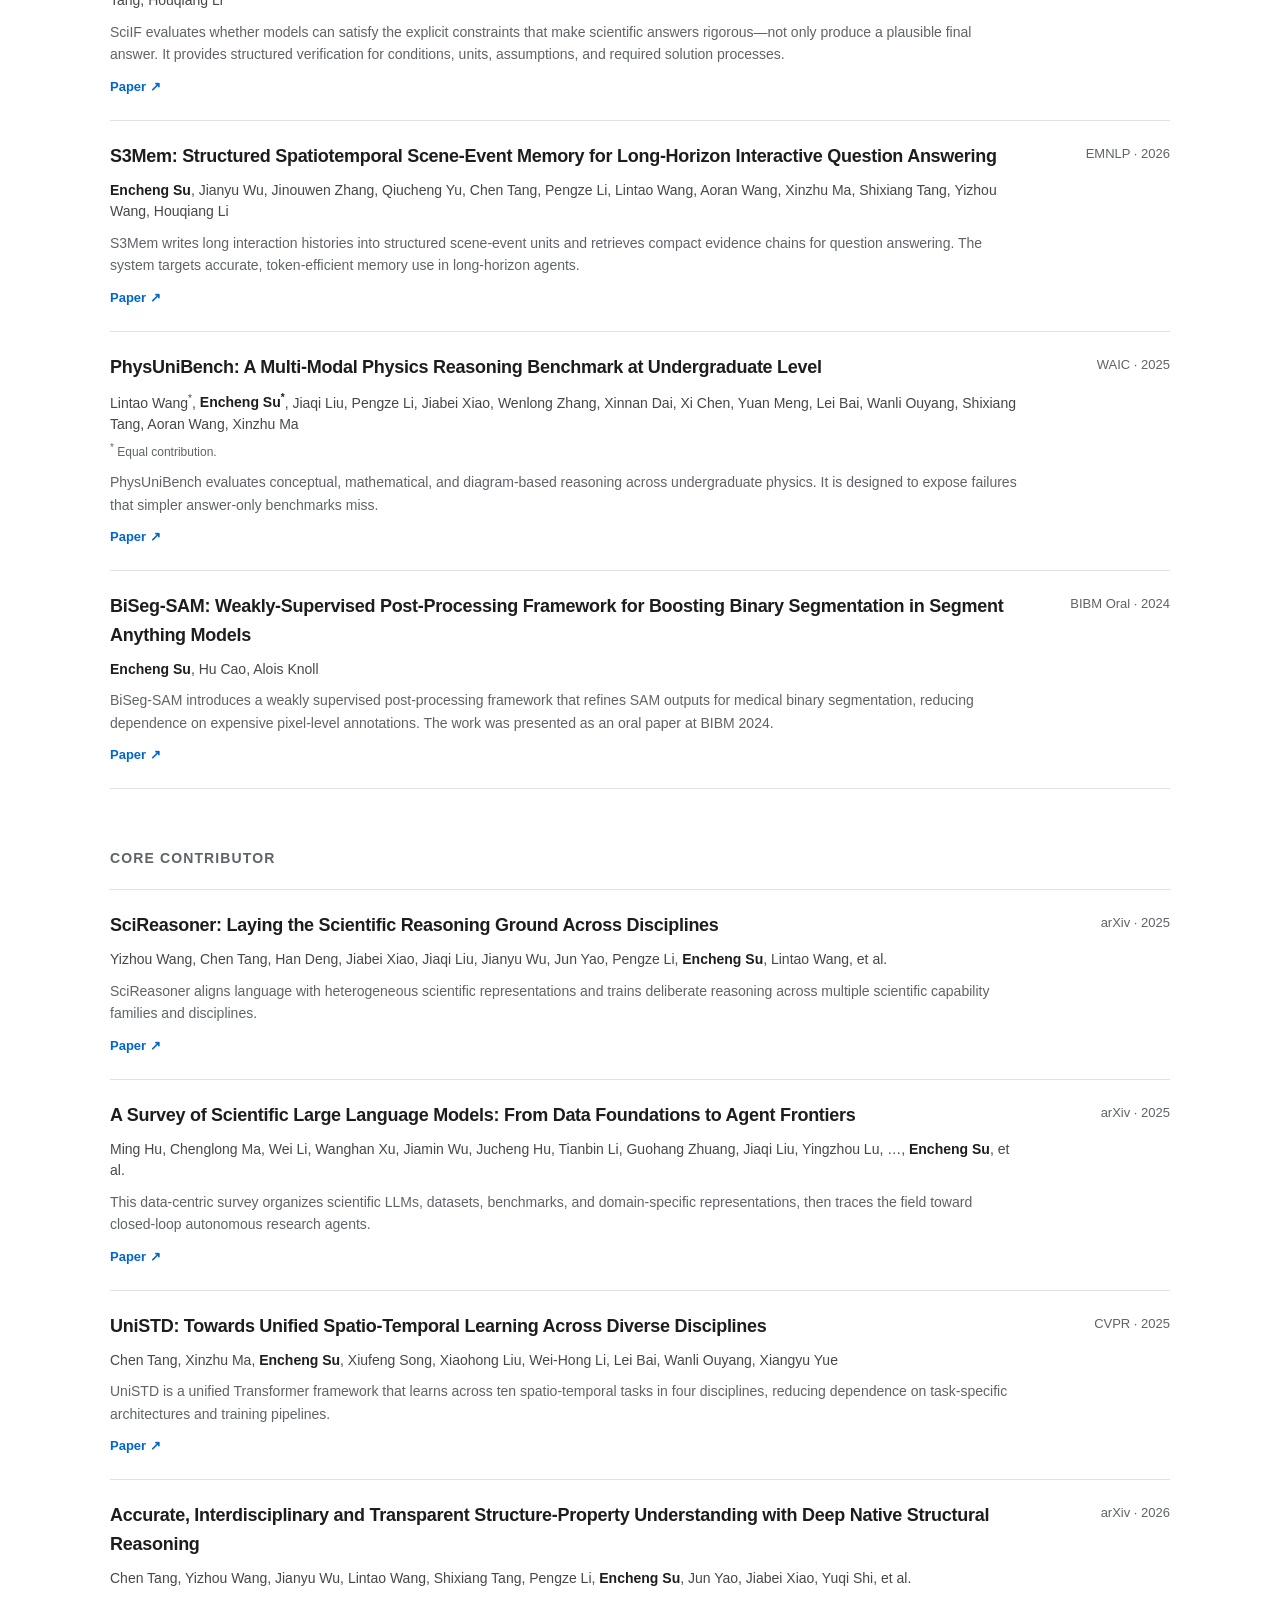
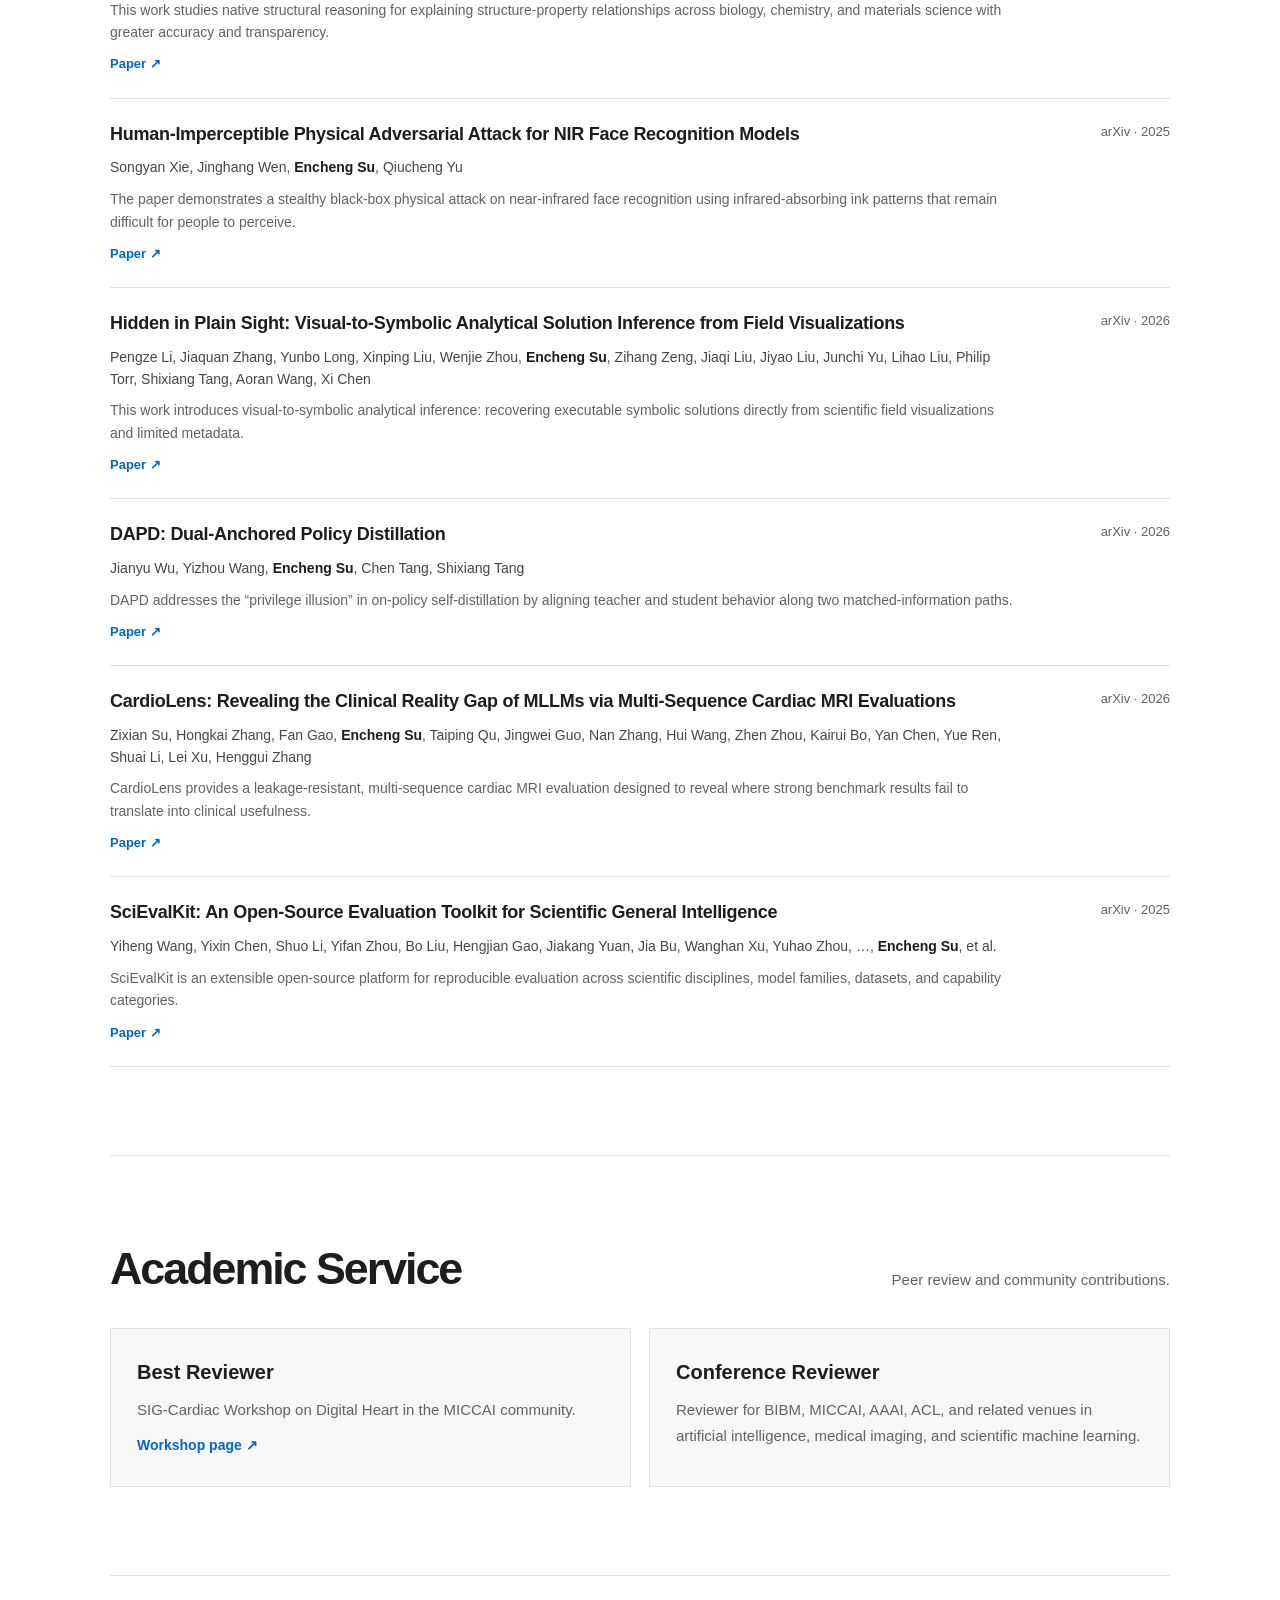
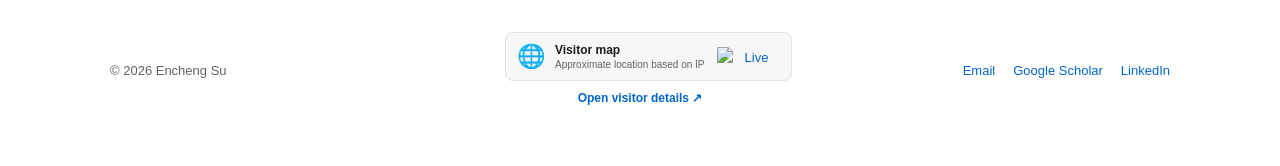
==== commit 29411ac9: "Replace blocked visitor widget with static counter" ====
--- a/index.html
+++ b/index.html
@@ -473,11 +473,19 @@
     <footer>
       <p>© 2026 Encheng Su</p>
       <aside class="visitor-tracker" aria-label="Visitor locations and visit count">
-        <div class="visitor-map">
-          <script type="text/javascript" id="mapmyvisitors" src="https://mapmyvisitors.com/map.js?d=dGfpEa4UH0wNFRACm1HPwFxZ2t0QLi69IUnMoLrwE9Q&amp;cl=ffffff&amp;w=a"></script>
-        </div>
-        <a class="visitor-label" href="https://mapmyvisitors.com/web/1c7rx" target="_blank" rel="noreferrer">🌐 Visitor map &amp; visit count ↗</a>
-        <small>Approximate location based on IP</small>
+        <div class="visitor-widget">
+          <a class="visitor-map-link" href="https://mapmyvisitors.com/web/1c7rx" target="_blank" rel="noreferrer" aria-label="Open visitor map">
+            <span class="visitor-globe" aria-hidden="true">🌐</span>
+            <span class="visitor-map-copy">
+              <strong>Visitor map</strong>
+              <small>Approximate location based on IP</small>
+            </span>
+          </a>
+          <a class="visitor-count" href="https://hits.sh/enchengsu.cc/" target="_blank" rel="noreferrer" aria-label="Open visit statistics">
+            <img src="https://hits.sh/enchengsu.cc.svg?label=visits&amp;labelColor=f4f4f5&amp;color=111111&amp;style=flat-square" alt="Live visit count" width="64" height="20" decoding="async">
+          </a>
+        </div>
+        <a class="visitor-label" href="https://mapmyvisitors.com/web/1c7rx" target="_blank" rel="noreferrer">Open visitor details ↗</a>
       </aside>
       <div class="footer-links">
         <a href="mailto:suencgo@gmail.com">Email</a>
--- a/styles.css
+++ b/styles.css
@@ -172,14 +172,20 @@
 .service-list p { margin: 8px 0; color: var(--muted); font-size: 15px; }
 .service-list a { font-size: 14px; font-weight: 600; }
 
-footer { min-height: 190px; display: grid; grid-template-columns: 1fr 220px 1fr; align-items: center; gap: 30px; color: var(--muted); font-size: 13px; }
+footer { min-height: 190px; display: grid; grid-template-columns: 1fr 270px 1fr; align-items: center; gap: 30px; color: var(--muted); font-size: 13px; }
 footer p { margin: 0; }
 .footer-links { display: flex; justify-content: flex-end; gap: 18px; }
 .visitor-tracker { text-align: center; }
-.visitor-map { width: 180px; min-height: 90px; margin: 0 auto; overflow: hidden; line-height: 0; }
-.visitor-map img, .visitor-map canvas, .visitor-map iframe { max-width: 100% !important; height: auto !important; }
-.visitor-label { display: block; margin-top: 8px; font-size: 12px; font-weight: 600; }
-.visitor-tracker small { display: block; margin-top: 2px; color: #85878c; font-size: 10px; }
+.visitor-widget { display: inline-flex; align-items: center; gap: 12px; min-height: 48px; padding: 8px 10px; background: var(--surface); border: 1px solid var(--line); border-radius: 8px; }
+.visitor-map-link { display: inline-flex; align-items: center; gap: 8px; color: var(--text); text-align: left; }
+.visitor-map-link:hover { text-decoration: none; }
+.visitor-globe { display: inline-flex; width: 31px; height: 31px; align-items: center; justify-content: center; font-size: 23px; line-height: 1; }
+.visitor-map-copy { display: flex; flex-direction: column; gap: 1px; }
+.visitor-map-copy strong { font-size: 12px; line-height: 1.25; }
+.visitor-map-copy small { color: var(--muted); font-size: 10px; line-height: 1.25; white-space: nowrap; }
+.visitor-count { display: inline-flex; align-items: center; min-height: 20px; }
+.visitor-count img { display: block; width: auto; height: 20px; }
+.visitor-label { display: block; margin-top: 7px; font-size: 12px; font-weight: 600; }
 
 @media (max-width: 760px) {
   body { font-size: 16px; }
@@ -205,7 +211,6 @@
   .service-list { grid-template-columns: 1fr; }
   footer { min-height: 270px; display: flex; align-items: flex-start; flex-direction: column; justify-content: center; }
   .visitor-tracker { text-align: left; }
-  .visitor-map { margin-left: 0; }
   .footer-links { justify-content: flex-start; flex-wrap: wrap; }
 }
 
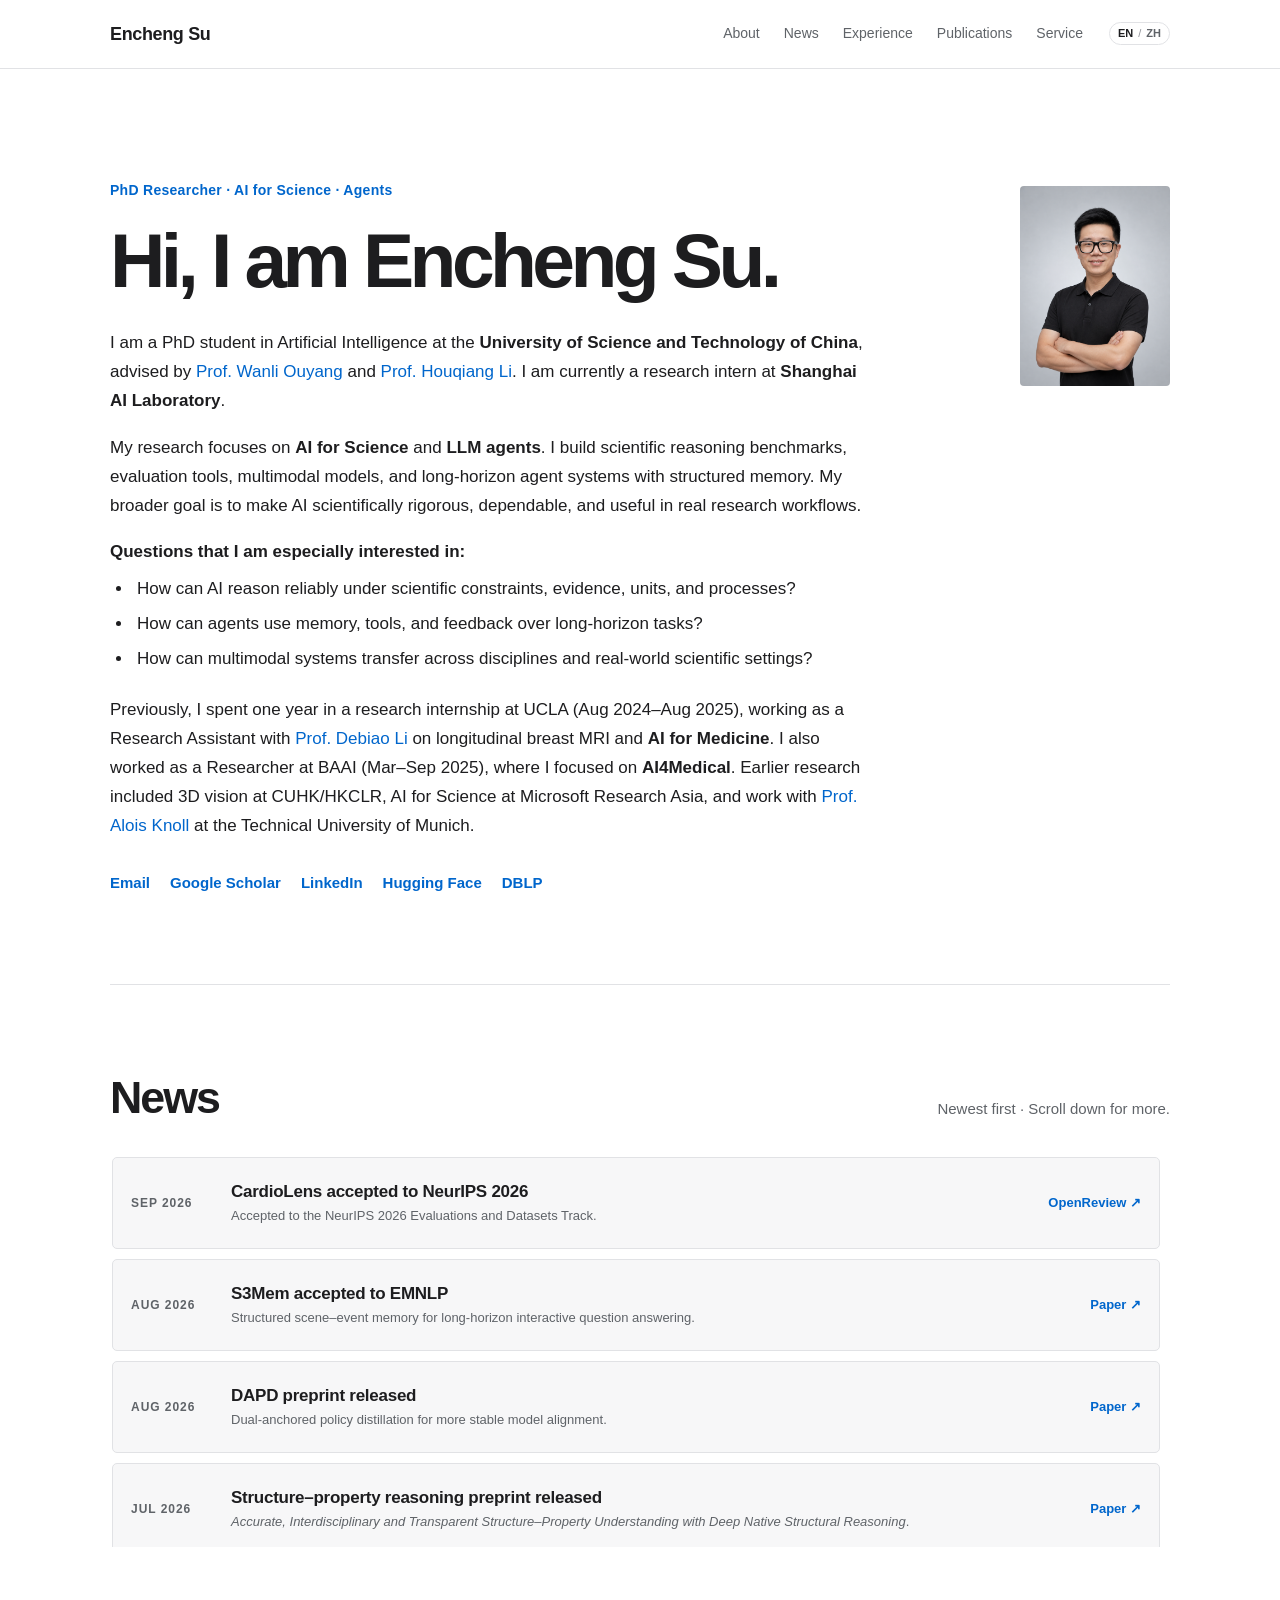
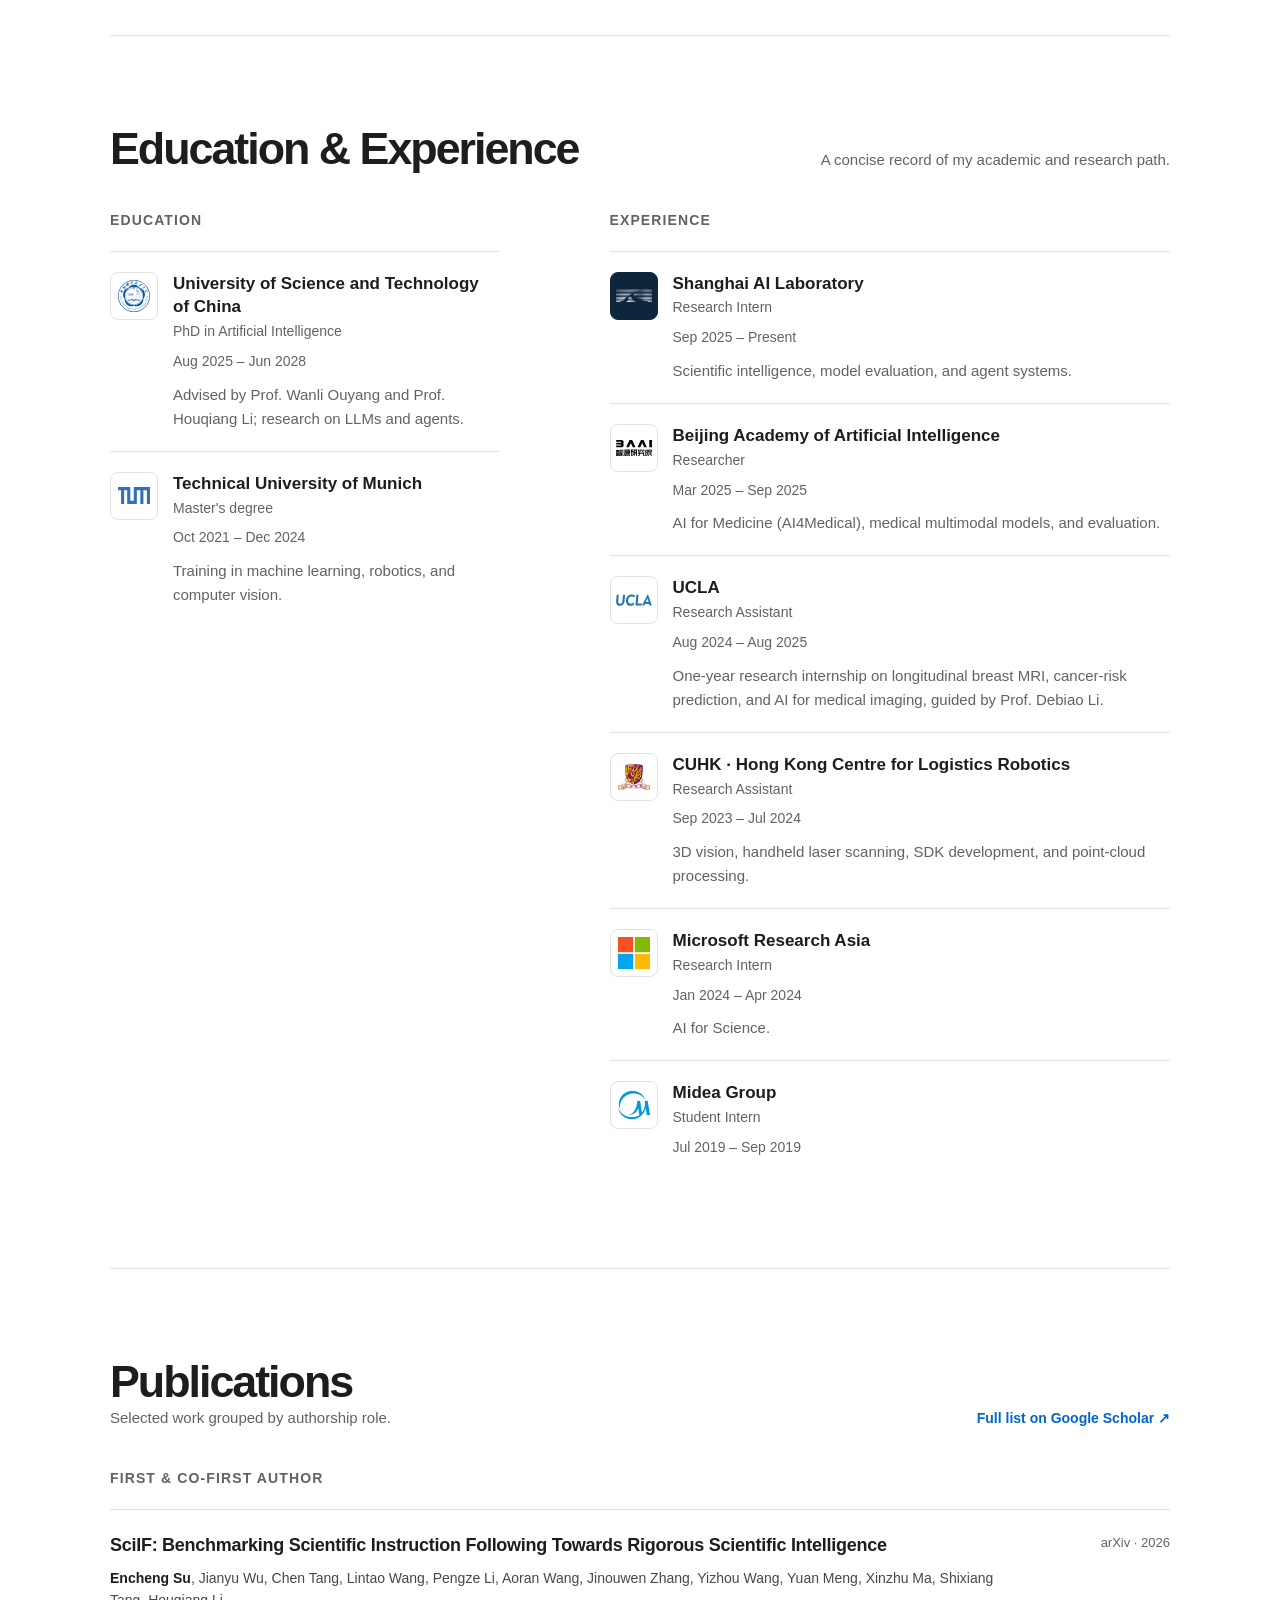
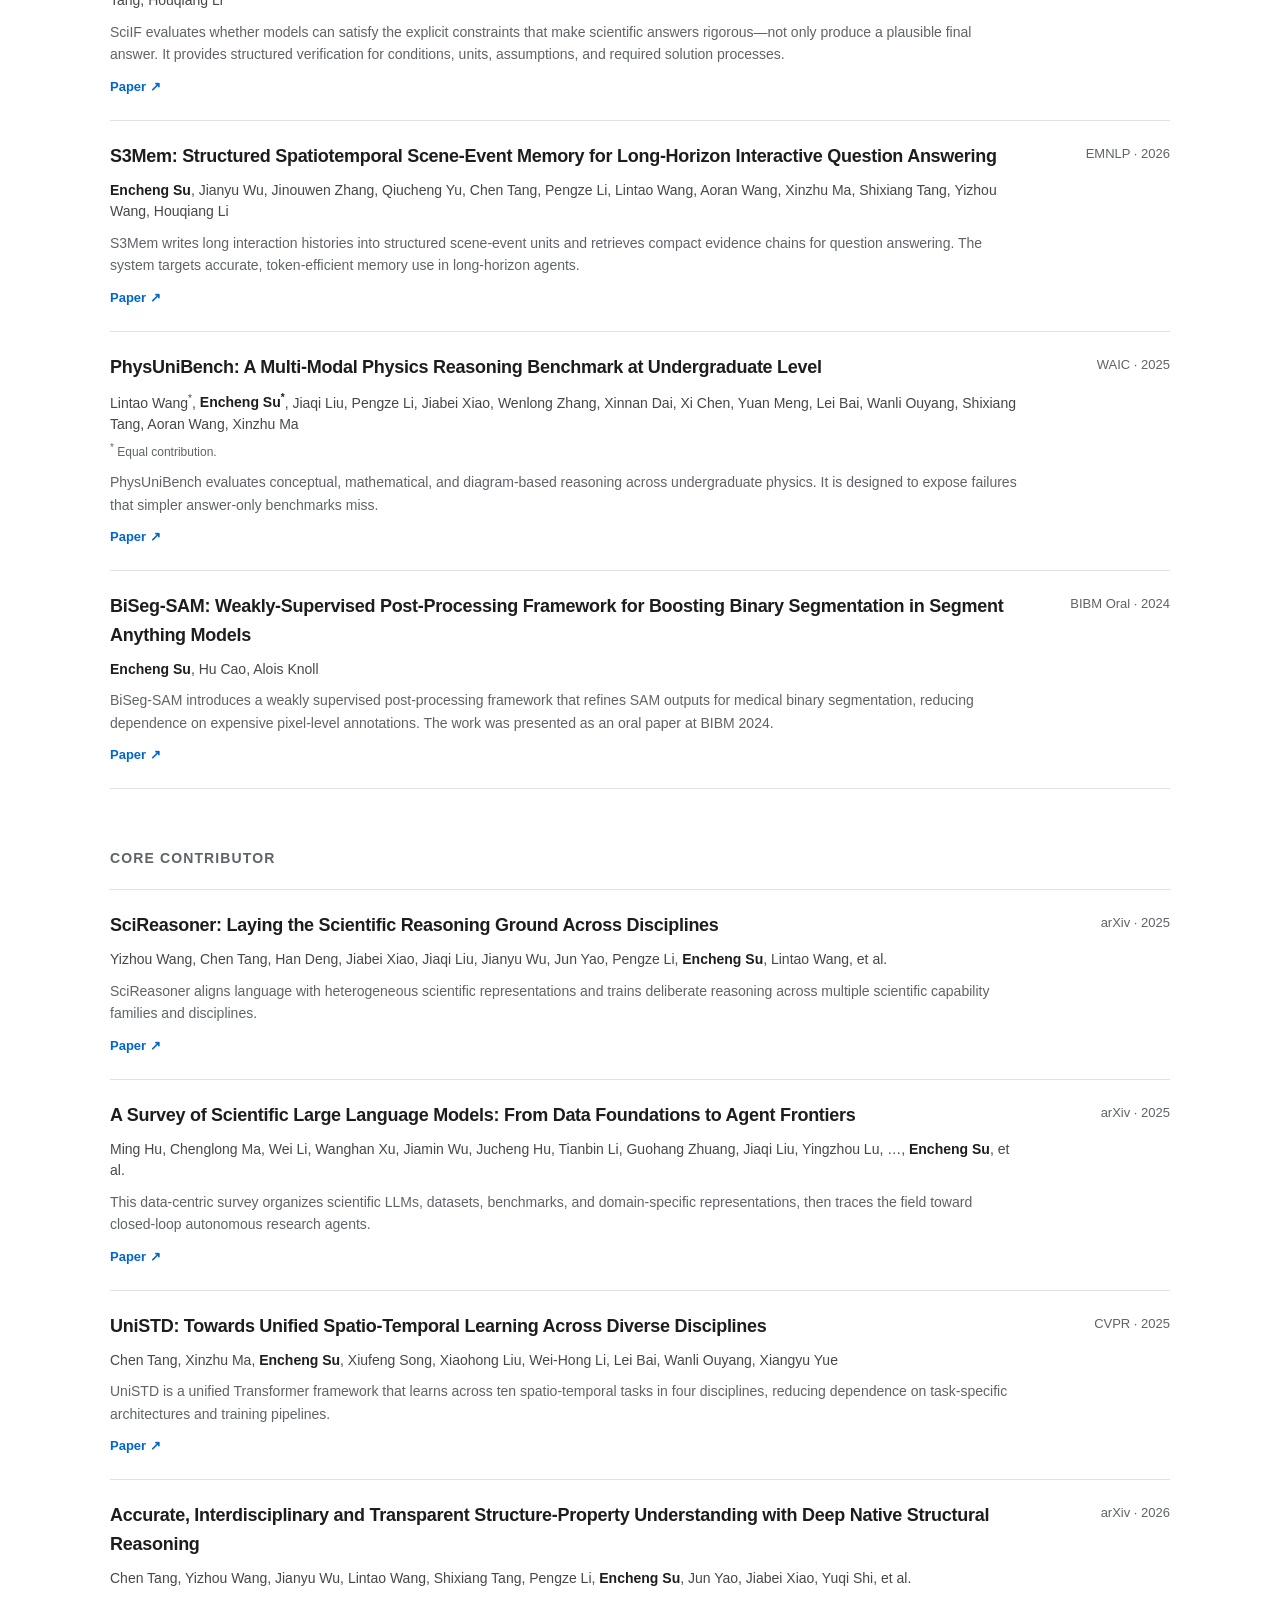
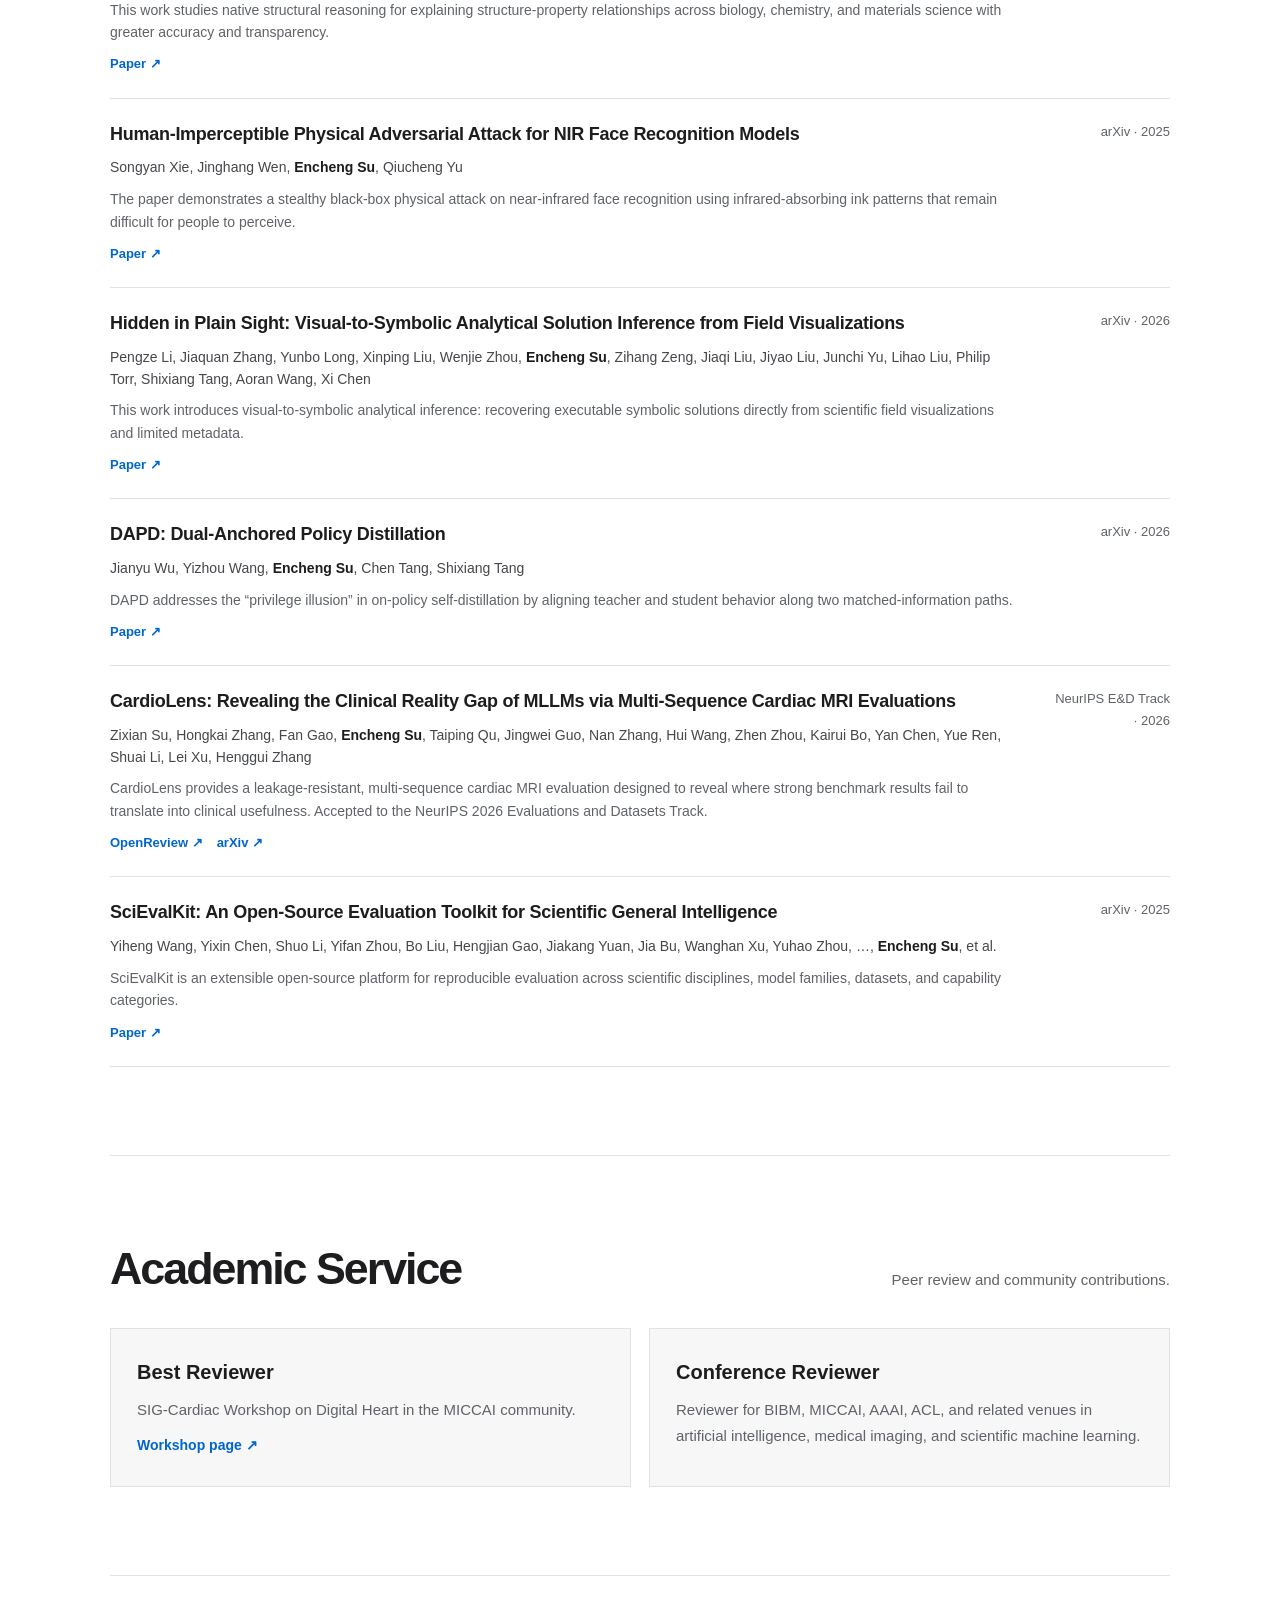
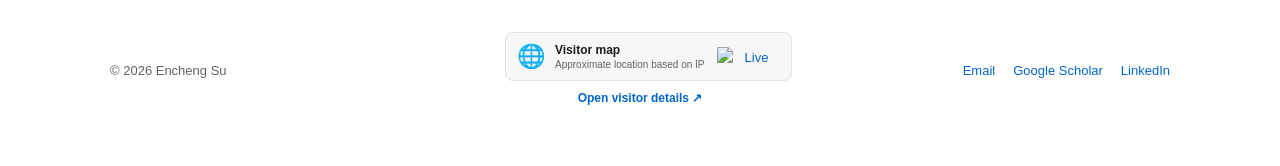
==== commit f2065ac4: "Update CardioLens NeurIPS acceptance" ====
--- a/index.html
+++ b/index.html
@@ -136,6 +136,14 @@
         </div>
         <div class="news-list" aria-label="Recent news, ordered from newest to oldest">
           <article>
+            <time datetime="2026-09">SEP 2026</time>
+            <div class="news-copy">
+              <h3>CardioLens accepted to NeurIPS 2026</h3>
+              <p>Accepted to the NeurIPS 2026 Evaluations and Datasets Track.</p>
+            </div>
+            <a href="https://openreview.net/forum?id=AtO6HYwYrW" target="_blank" rel="noreferrer">OpenReview ↗</a>
+          </article>
+          <article>
             <time datetime="2026-08">AUG 2026</time>
             <div class="news-copy">
               <h3>S3Mem accepted to EMNLP</h3>
@@ -158,14 +166,6 @@
               <p><em>Accurate, Interdisciplinary and Transparent Structure–Property Understanding with Deep Native Structural Reasoning</em>.</p>
             </div>
             <a href="https://arxiv.org/abs/2607.07708" target="_blank" rel="noreferrer">Paper ↗</a>
-          </article>
-          <article>
-            <time datetime="2026-06">JUN 2026</time>
-            <div class="news-copy">
-              <h3>CardioLens preprint released</h3>
-              <p>Evaluating the clinical reality gap of MLLMs with multi-sequence cardiac MRI.</p>
-            </div>
-            <a href="https://arxiv.org/abs/2606.00123" target="_blank" rel="noreferrer">Paper ↗</a>
           </article>
           <article>
             <time datetime="2026-04">APR 2026</time>
@@ -439,12 +439,12 @@
           </article>
           <article class="publication">
             <div>
-              <a class="publication-title" href="https://arxiv.org/abs/2606.00123" target="_blank" rel="noreferrer">CardioLens: Revealing the Clinical Reality Gap of MLLMs via Multi-Sequence Cardiac MRI Evaluations</a>
+              <a class="publication-title" href="https://openreview.net/forum?id=AtO6HYwYrW" target="_blank" rel="noreferrer">CardioLens: Revealing the Clinical Reality Gap of MLLMs via Multi-Sequence Cardiac MRI Evaluations</a>
               <p class="publication-authors">Zixian Su, Hongkai Zhang, Fan Gao, <strong>Encheng Su</strong>, Taiping Qu, Jingwei Guo, Nan Zhang, Hui Wang, Zhen Zhou, Kairui Bo, Yan Chen, Yue Ren, Shuai Li, Lei Xu, Henggui Zhang</p>
-              <p class="publication-summary">CardioLens provides a leakage-resistant, multi-sequence cardiac MRI evaluation designed to reveal where strong benchmark results fail to translate into clinical usefulness.</p>
-              <div class="publication-links"><a href="https://arxiv.org/abs/2606.00123" target="_blank" rel="noreferrer">Paper ↗</a></div>
-            </div>
-            <span>arXiv · 2026</span>
+              <p class="publication-summary">CardioLens provides a leakage-resistant, multi-sequence cardiac MRI evaluation designed to reveal where strong benchmark results fail to translate into clinical usefulness. Accepted to the NeurIPS 2026 Evaluations and Datasets Track.</p>
+              <div class="publication-links"><a href="https://openreview.net/forum?id=AtO6HYwYrW" target="_blank" rel="noreferrer">OpenReview ↗</a><a href="https://arxiv.org/abs/2606.00123" target="_blank" rel="noreferrer">arXiv ↗</a></div>
+            </div>
+            <span>NeurIPS E&amp;D Track · 2026</span>
           </article>
           <article class="publication">
             <div>
@@ -484,6 +484,7 @@
           <a class="visitor-count" href="https://hits.sh/enchengsu.cc/" target="_blank" rel="noreferrer" aria-label="Open visit statistics">
             <img src="https://hits.sh/enchengsu.cc.svg?label=visits&amp;labelColor=f4f4f5&amp;color=111111&amp;style=flat-square" alt="Live visit count" width="64" height="20" decoding="async">
           </a>
+          <img class="visitor-tracking-pixel" src="https://mapmyvisitors.com/map.png?d=dGfpEa4UHOwNFRACmlHPwFxZ2t0QLi69IUnMoLrwE9Q&amp;cl=ffffff" alt="" width="1" height="1" aria-hidden="true">
         </div>
         <a class="visitor-label" href="https://mapmyvisitors.com/web/1c7rx" target="_blank" rel="noreferrer">Open visitor details ↗</a>
       </aside>
--- a/styles.css
+++ b/styles.css
@@ -185,6 +185,7 @@
 .visitor-map-copy small { color: var(--muted); font-size: 10px; line-height: 1.25; white-space: nowrap; }
 .visitor-count { display: inline-flex; align-items: center; min-height: 20px; }
 .visitor-count img { display: block; width: auto; height: 20px; }
+.visitor-tracking-pixel { position: absolute; width: 1px; height: 1px; opacity: 0; pointer-events: none; }
 .visitor-label { display: block; margin-top: 7px; font-size: 12px; font-weight: 600; }
 
 @media (max-width: 760px) {
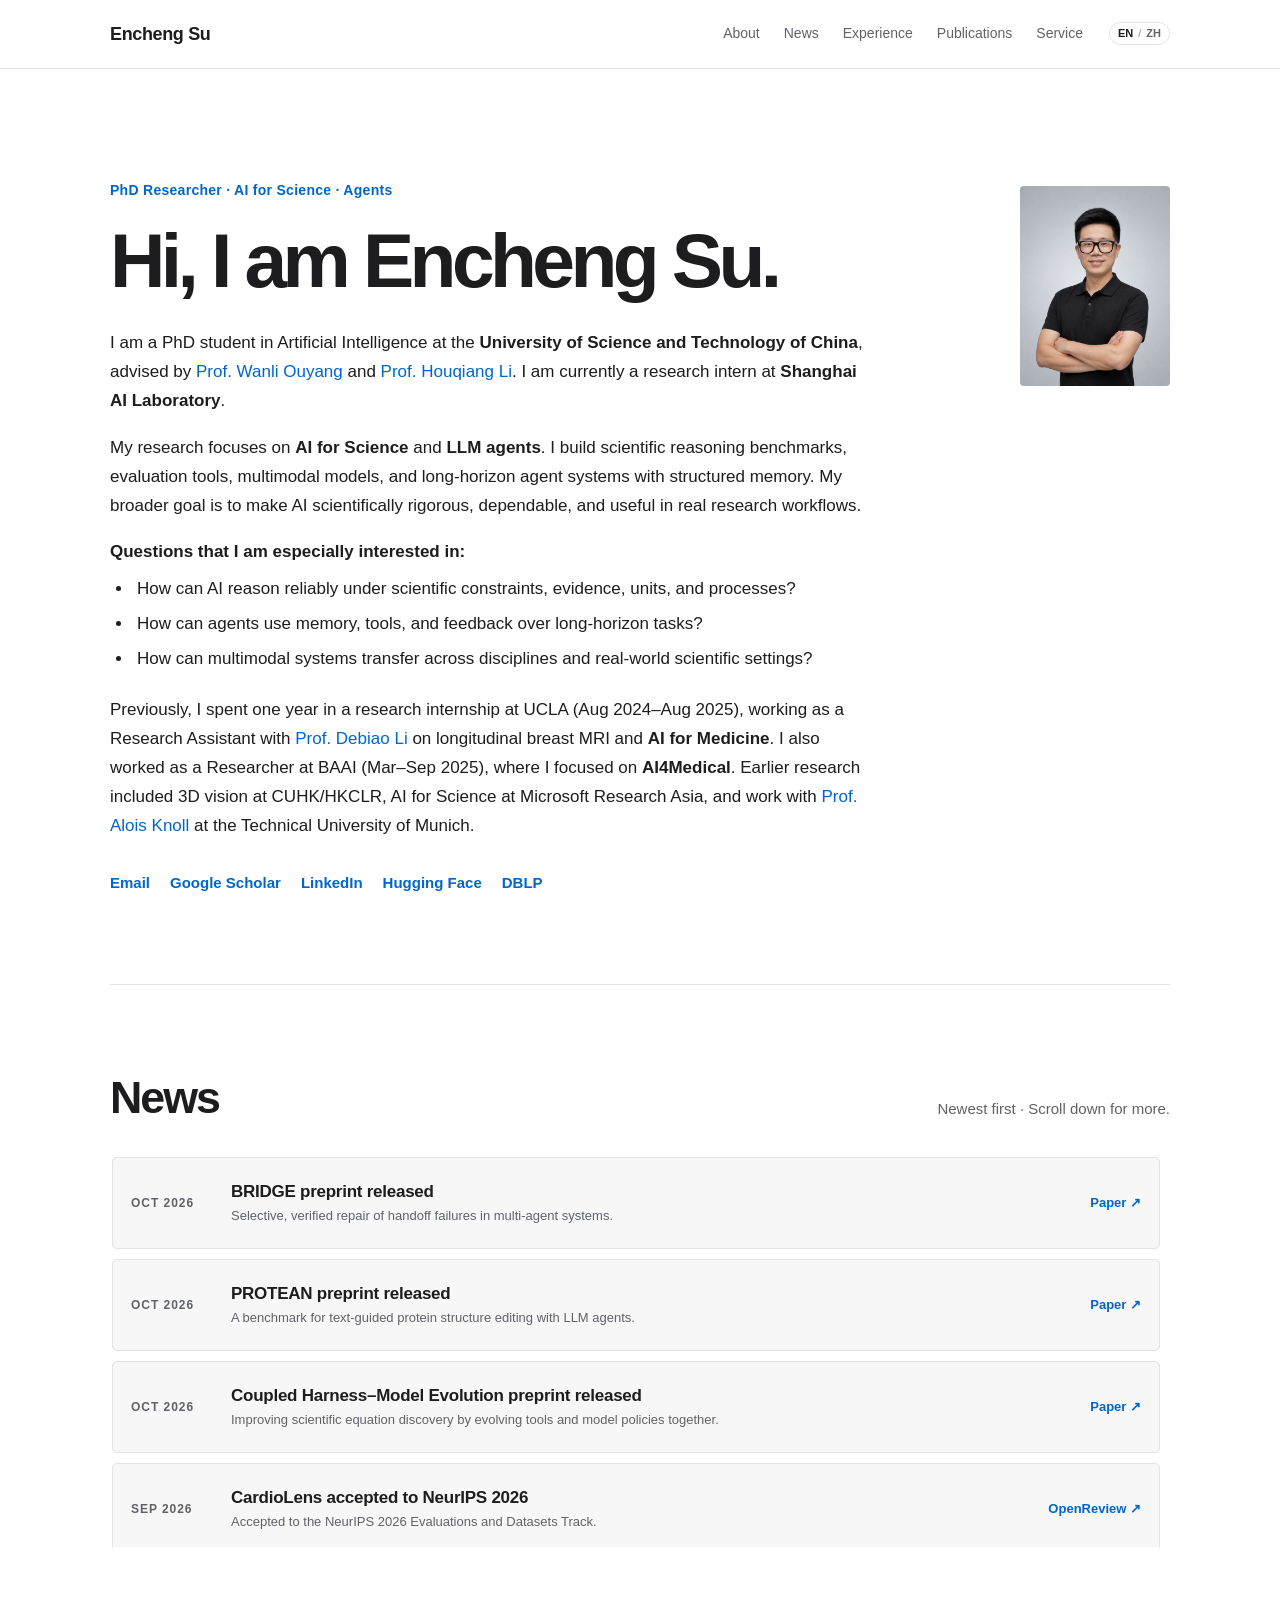
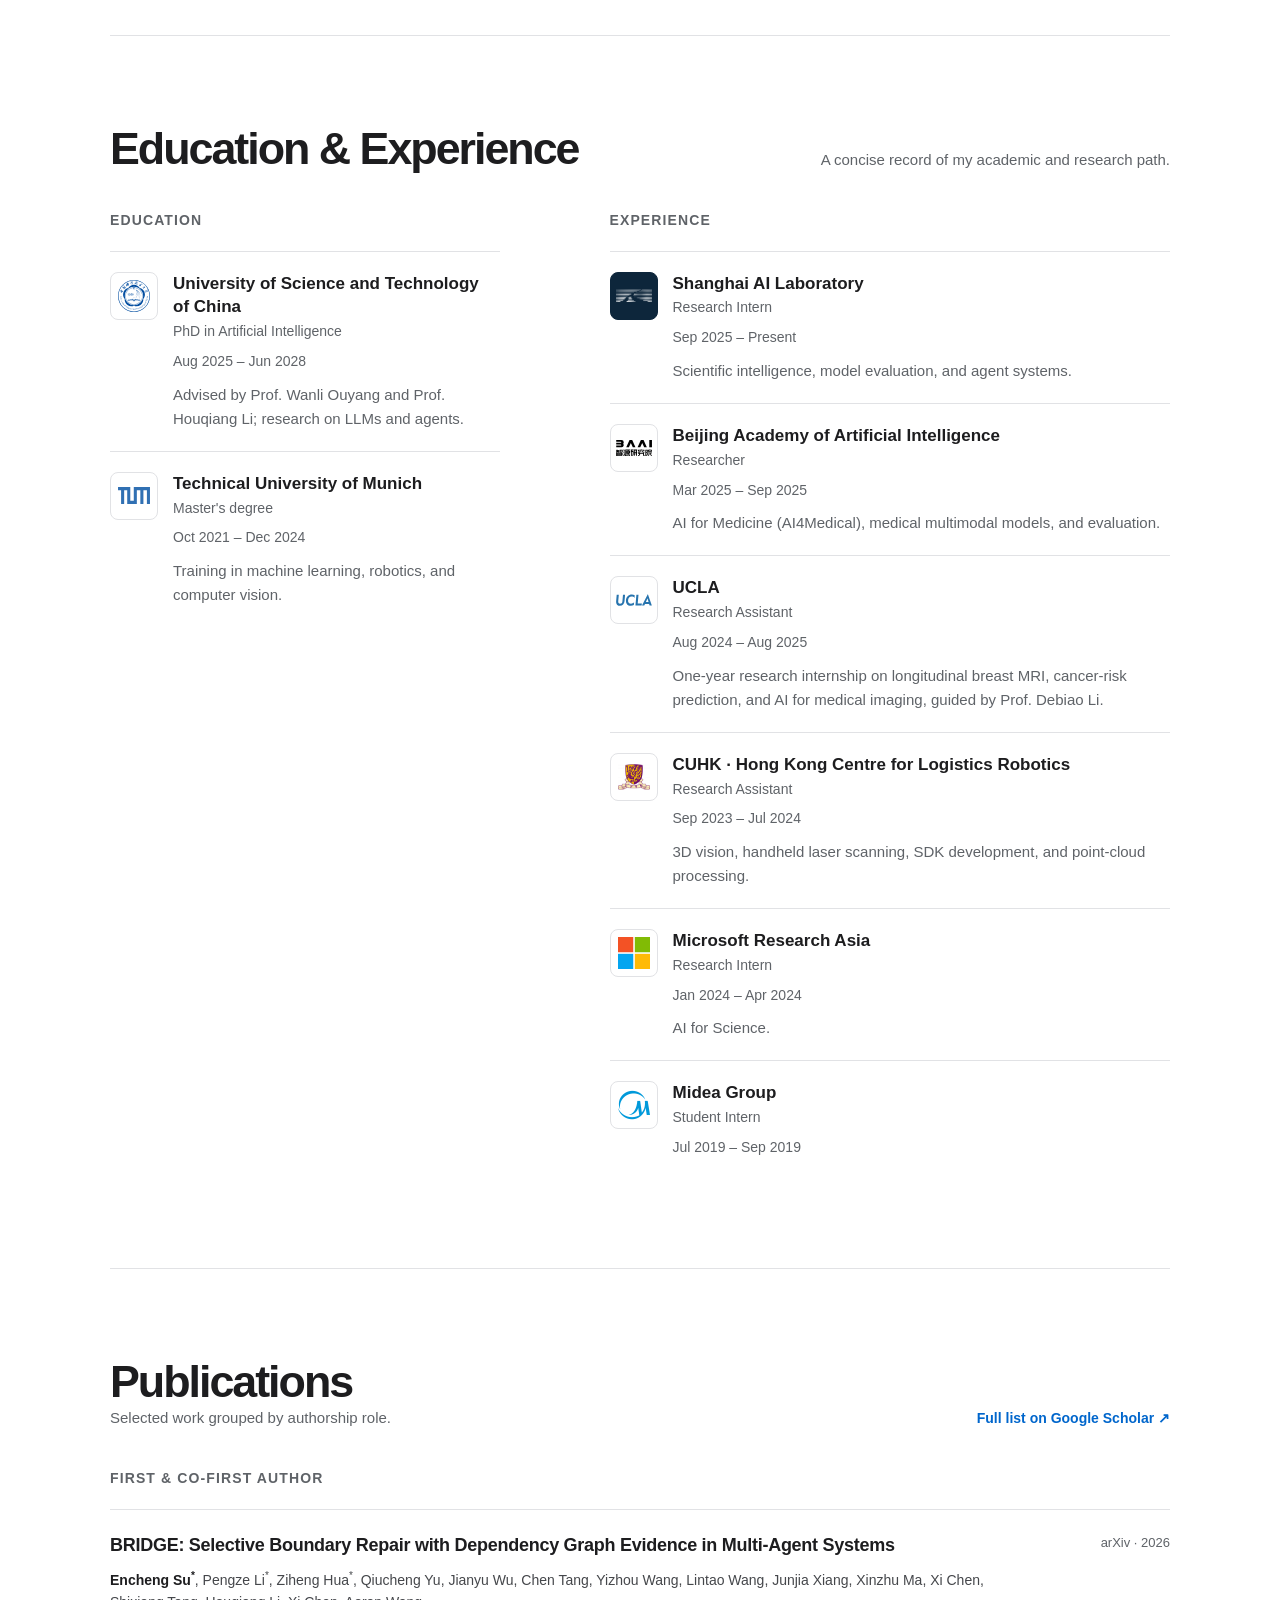
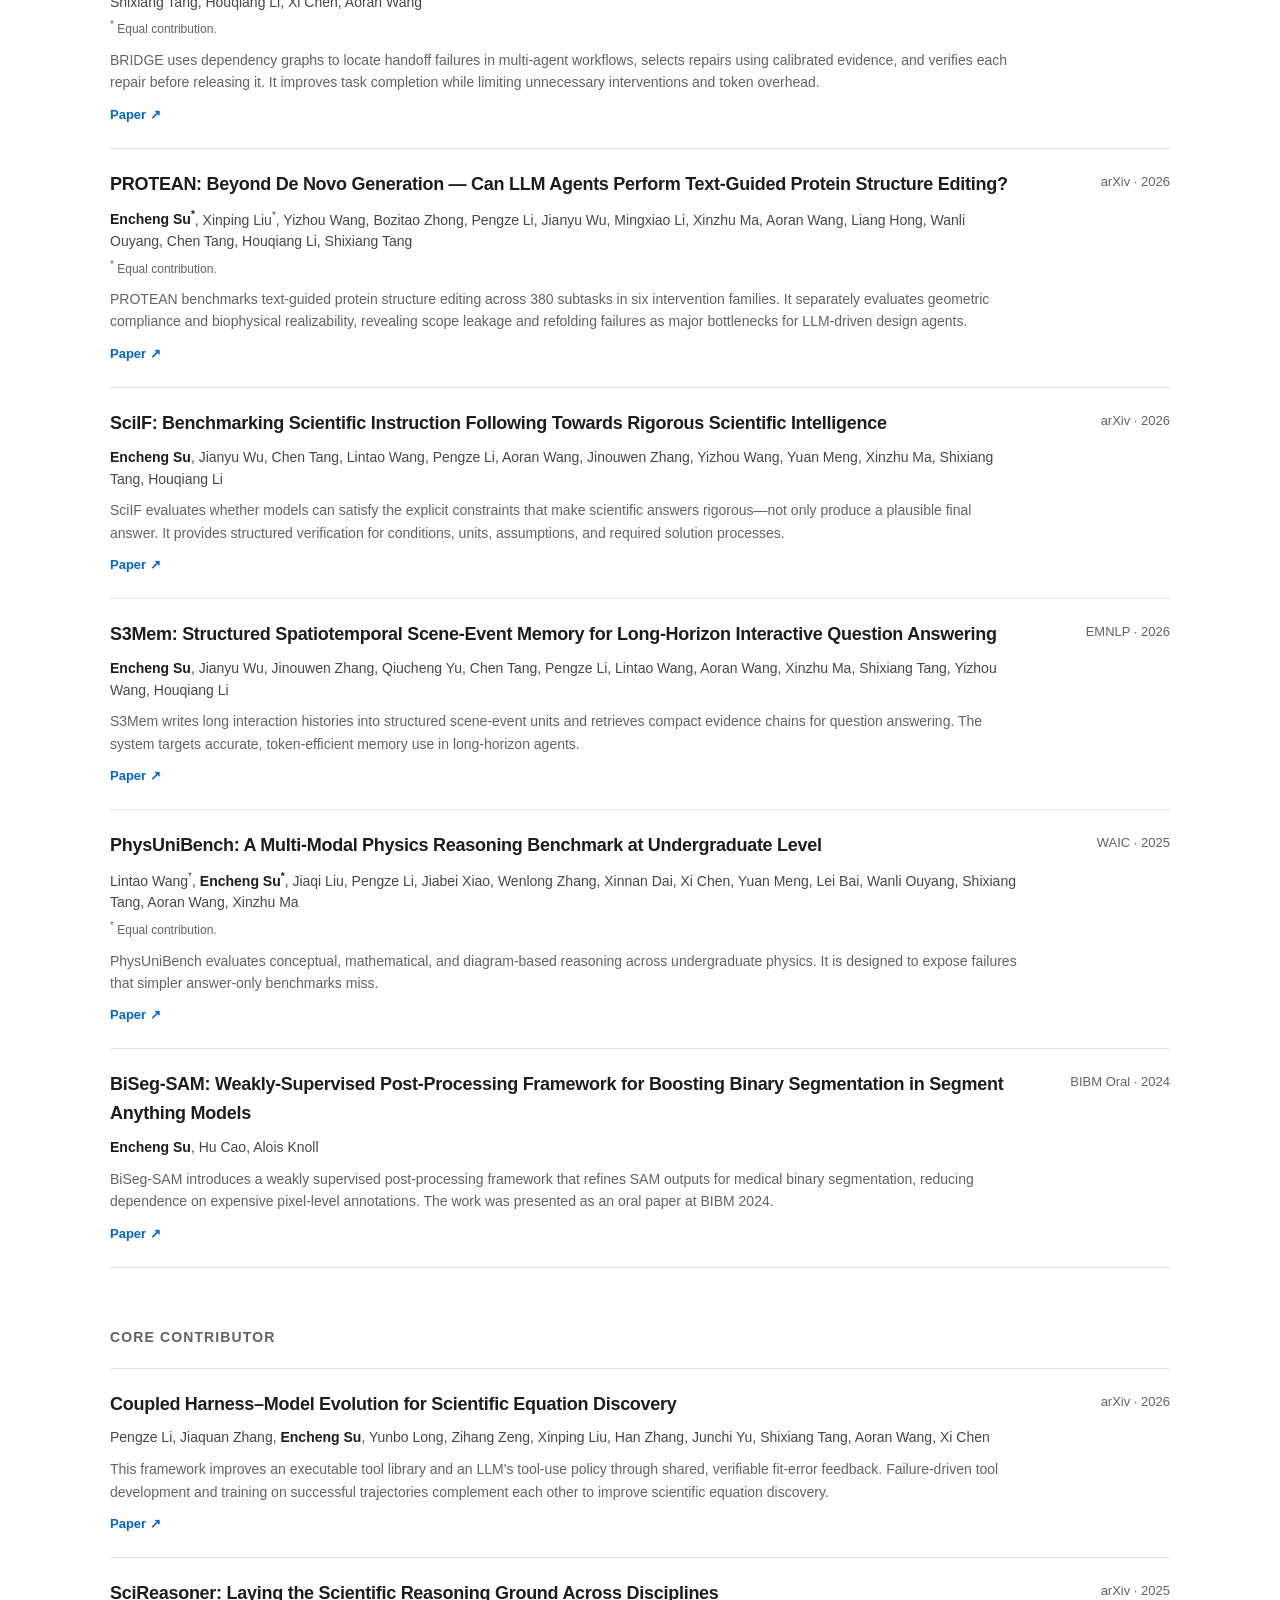
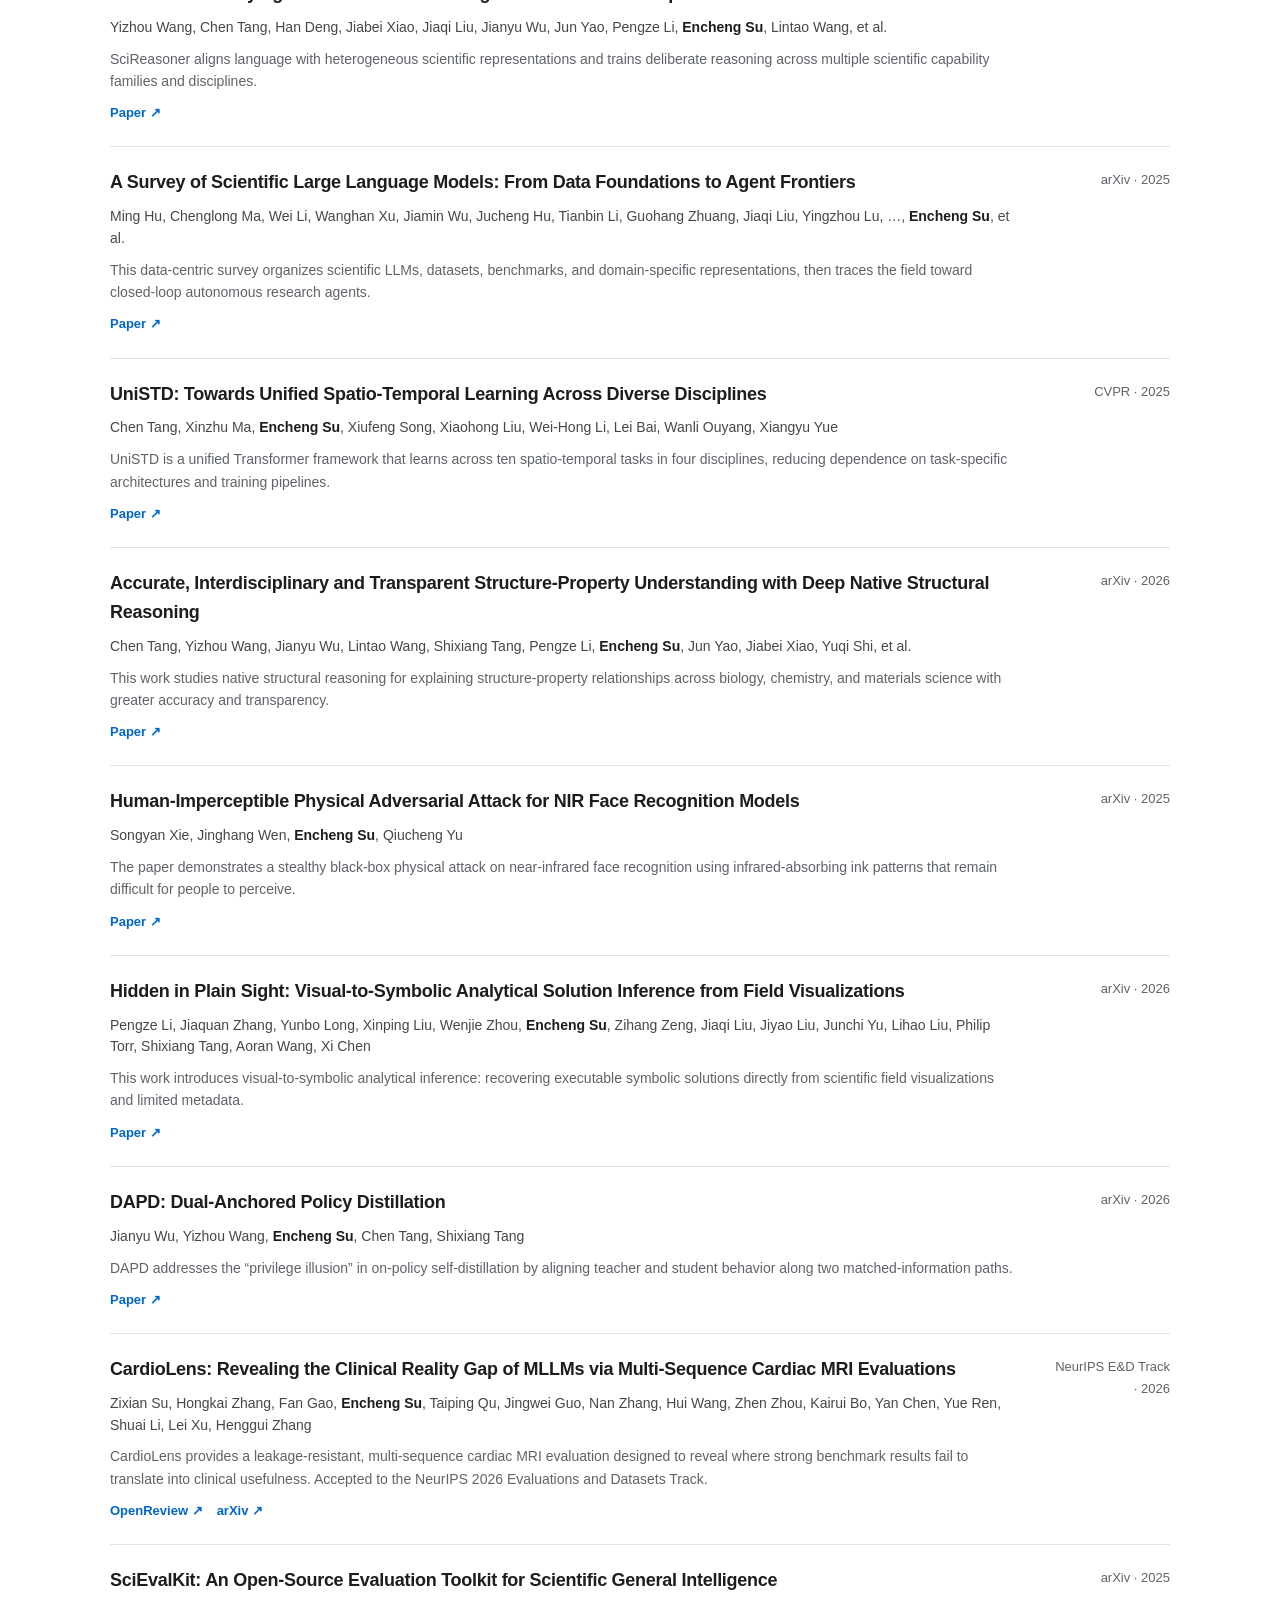
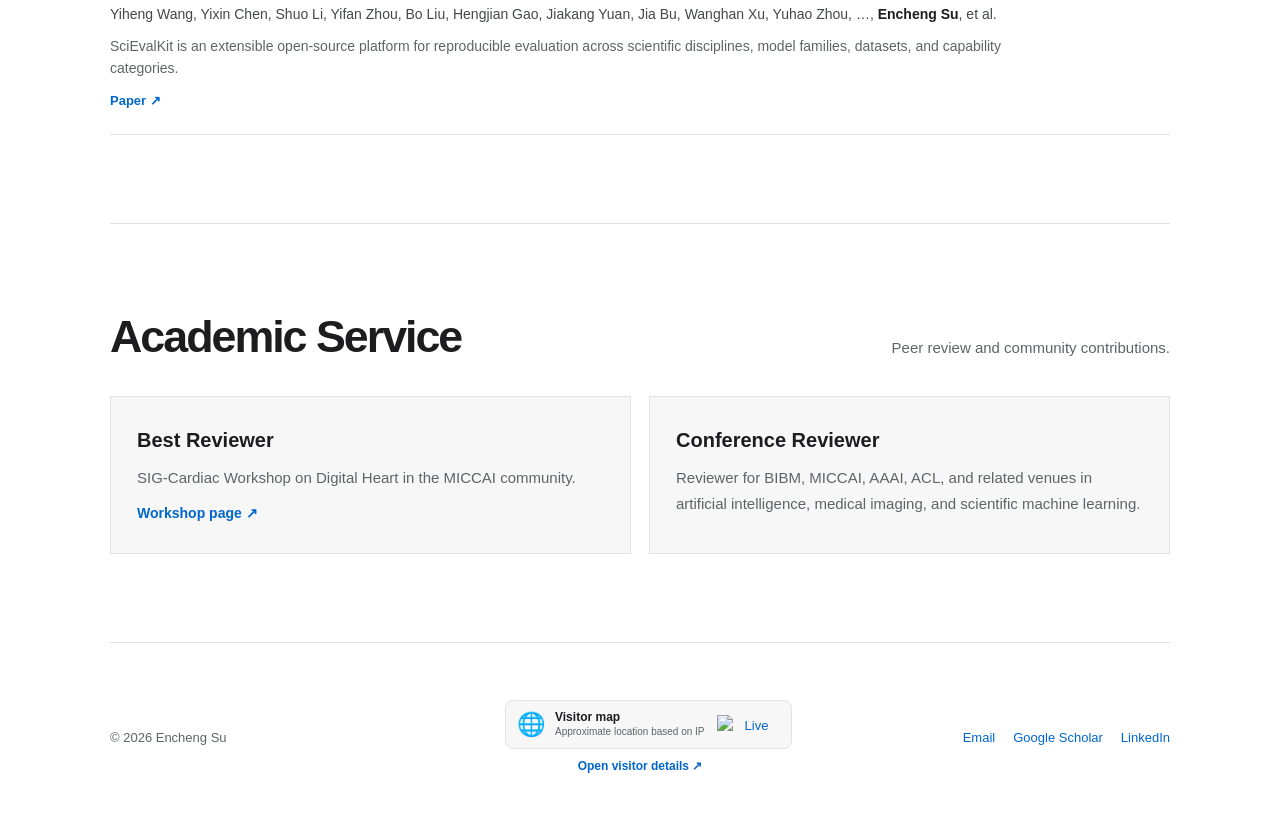
==== commit 0d3bddf5: "Add October preprints and news in both languages" ====
--- a/index.html
+++ b/index.html
@@ -136,6 +136,30 @@
         </div>
         <div class="news-list" aria-label="Recent news, ordered from newest to oldest">
           <article>
+            <time datetime="2026-10-13">OCT 2026</time>
+            <div class="news-copy">
+              <h3>BRIDGE preprint released</h3>
+              <p>Selective, verified repair of handoff failures in multi-agent systems.</p>
+            </div>
+            <a href="https://arxiv.org/abs/2610.17805" target="_blank" rel="noreferrer">Paper ↗</a>
+          </article>
+          <article>
+            <time datetime="2026-10-13">OCT 2026</time>
+            <div class="news-copy">
+              <h3>PROTEAN preprint released</h3>
+              <p>A benchmark for text-guided protein structure editing with LLM agents.</p>
+            </div>
+            <a href="https://arxiv.org/abs/2610.17765" target="_blank" rel="noreferrer">Paper ↗</a>
+          </article>
+          <article>
+            <time datetime="2026-10-13">OCT 2026</time>
+            <div class="news-copy">
+              <h3>Coupled Harness–Model Evolution preprint released</h3>
+              <p>Improving scientific equation discovery by evolving tools and model policies together.</p>
+            </div>
+            <a href="https://arxiv.org/abs/2610.17740" target="_blank" rel="noreferrer">Paper ↗</a>
+          </article>
+          <article>
             <time datetime="2026-09">SEP 2026</time>
             <div class="news-copy">
               <h3>CardioLens accepted to NeurIPS 2026</h3>
@@ -335,6 +359,26 @@
         <div class="publication-list">
           <article class="publication">
             <div>
+              <a class="publication-title" href="https://arxiv.org/abs/2610.17805" target="_blank" rel="noreferrer">BRIDGE: Selective Boundary Repair with Dependency Graph Evidence in Multi-Agent Systems</a>
+              <p class="publication-authors"><strong>Encheng Su<sup>*</sup></strong>, Pengze Li<sup>*</sup>, Ziheng Hua<sup>*</sup>, Qiucheng Yu, Jianyu Wu, Chen Tang, Yizhou Wang, Lintao Wang, Junjia Xiang, Xinzhu Ma, Xi Chen, Shixiang Tang, Houqiang Li, Xi Chen, Aoran Wang</p>
+              <p class="publication-note"><sup>*</sup> Equal contribution.</p>
+              <p class="publication-summary">BRIDGE uses dependency graphs to locate handoff failures in multi-agent workflows, selects repairs using calibrated evidence, and verifies each repair before releasing it. It improves task completion while limiting unnecessary interventions and token overhead.</p>
+              <div class="publication-links"><a href="https://arxiv.org/abs/2610.17805" target="_blank" rel="noreferrer">Paper ↗</a></div>
+            </div>
+            <span>arXiv · 2026</span>
+          </article>
+          <article class="publication">
+            <div>
+              <a class="publication-title" href="https://arxiv.org/abs/2610.17765" target="_blank" rel="noreferrer">PROTEAN: Beyond De Novo Generation — Can LLM Agents Perform Text-Guided Protein Structure Editing?</a>
+              <p class="publication-authors"><strong>Encheng Su<sup>*</sup></strong>, Xinping Liu<sup>*</sup>, Yizhou Wang, Bozitao Zhong, Pengze Li, Jianyu Wu, Mingxiao Li, Xinzhu Ma, Aoran Wang, Liang Hong, Wanli Ouyang, Chen Tang, Houqiang Li, Shixiang Tang</p>
+              <p class="publication-note"><sup>*</sup> Equal contribution.</p>
+              <p class="publication-summary">PROTEAN benchmarks text-guided protein structure editing across 380 subtasks in six intervention families. It separately evaluates geometric compliance and biophysical realizability, revealing scope leakage and refolding failures as major bottlenecks for LLM-driven design agents.</p>
+              <div class="publication-links"><a href="https://arxiv.org/abs/2610.17765" target="_blank" rel="noreferrer">Paper ↗</a></div>
+            </div>
+            <span>arXiv · 2026</span>
+          </article>
+          <article class="publication">
+            <div>
               <a class="publication-title" href="https://arxiv.org/abs/2601.04770" target="_blank" rel="noreferrer">SciIF: Benchmarking Scientific Instruction Following Towards Rigorous Scientific Intelligence</a>
               <p class="publication-authors"><strong>Encheng Su</strong>, Jianyu Wu, Chen Tang, Lintao Wang, Pengze Li, Aoran Wang, Jinouwen Zhang, Yizhou Wang, Yuan Meng, Xinzhu Ma, Shixiang Tang, Houqiang Li</p>
               <p class="publication-summary">SciIF evaluates whether models can satisfy the explicit constraints that make scientific answers rigorous—not only produce a plausible final answer. It provides structured verification for conditions, units, assumptions, and required solution processes.</p>
@@ -374,6 +418,15 @@
 
         <h3 class="group-title group-title--spaced">Core Contributor</h3>
         <div class="publication-list">
+          <article class="publication">
+            <div>
+              <a class="publication-title" href="https://arxiv.org/abs/2610.17740" target="_blank" rel="noreferrer">Coupled Harness–Model Evolution for Scientific Equation Discovery</a>
+              <p class="publication-authors">Pengze Li, Jiaquan Zhang, <strong>Encheng Su</strong>, Yunbo Long, Zihang Zeng, Xinping Liu, Han Zhang, Junchi Yu, Shixiang Tang, Aoran Wang, Xi Chen</p>
+              <p class="publication-summary">This framework improves an executable tool library and an LLM's tool-use policy through shared, verifiable fit-error feedback. Failure-driven tool development and training on successful trajectories complement each other to improve scientific equation discovery.</p>
+              <div class="publication-links"><a href="https://arxiv.org/abs/2610.17740" target="_blank" rel="noreferrer">Paper ↗</a></div>
+            </div>
+            <span>arXiv · 2026</span>
+          </article>
           <article class="publication">
             <div>
               <a class="publication-title" href="https://arxiv.org/abs/2509.21320" target="_blank" rel="noreferrer">SciReasoner: Laying the Scientific Reasoning Ground Across Disciplines</a>
